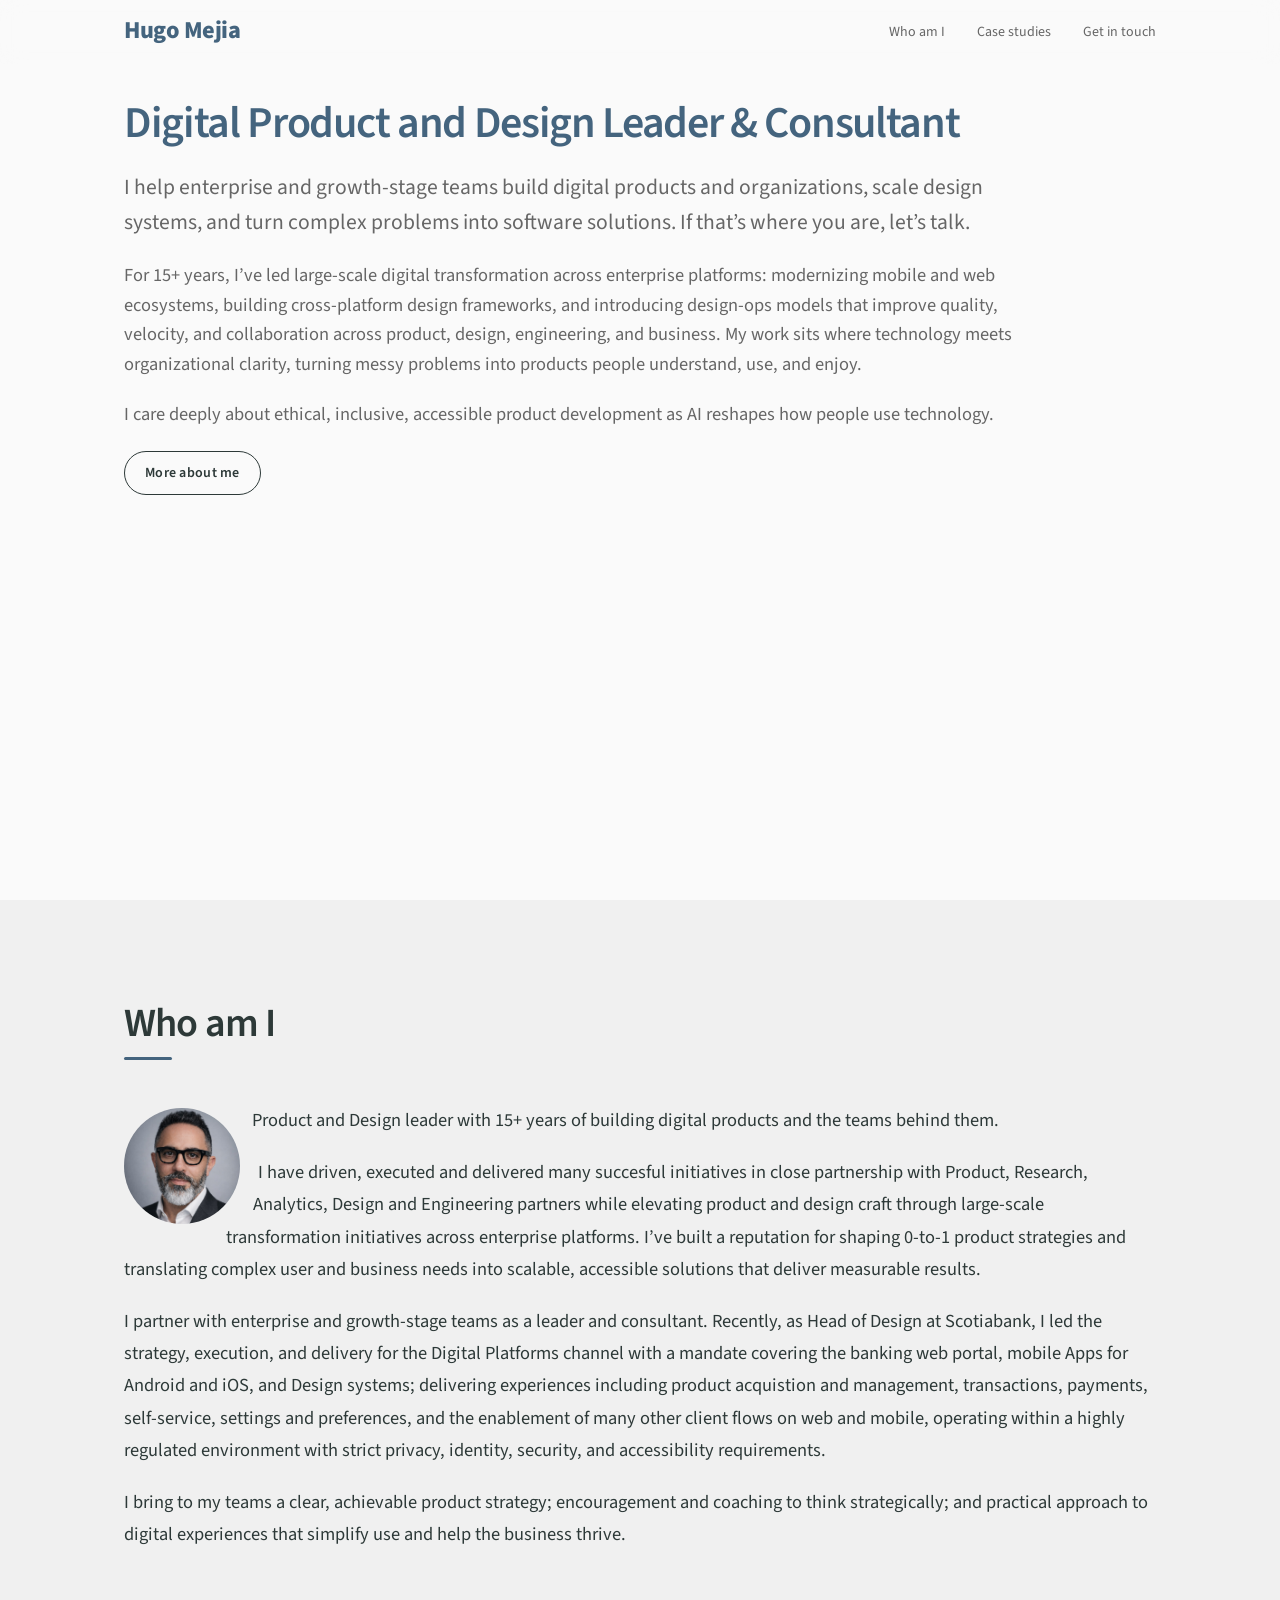
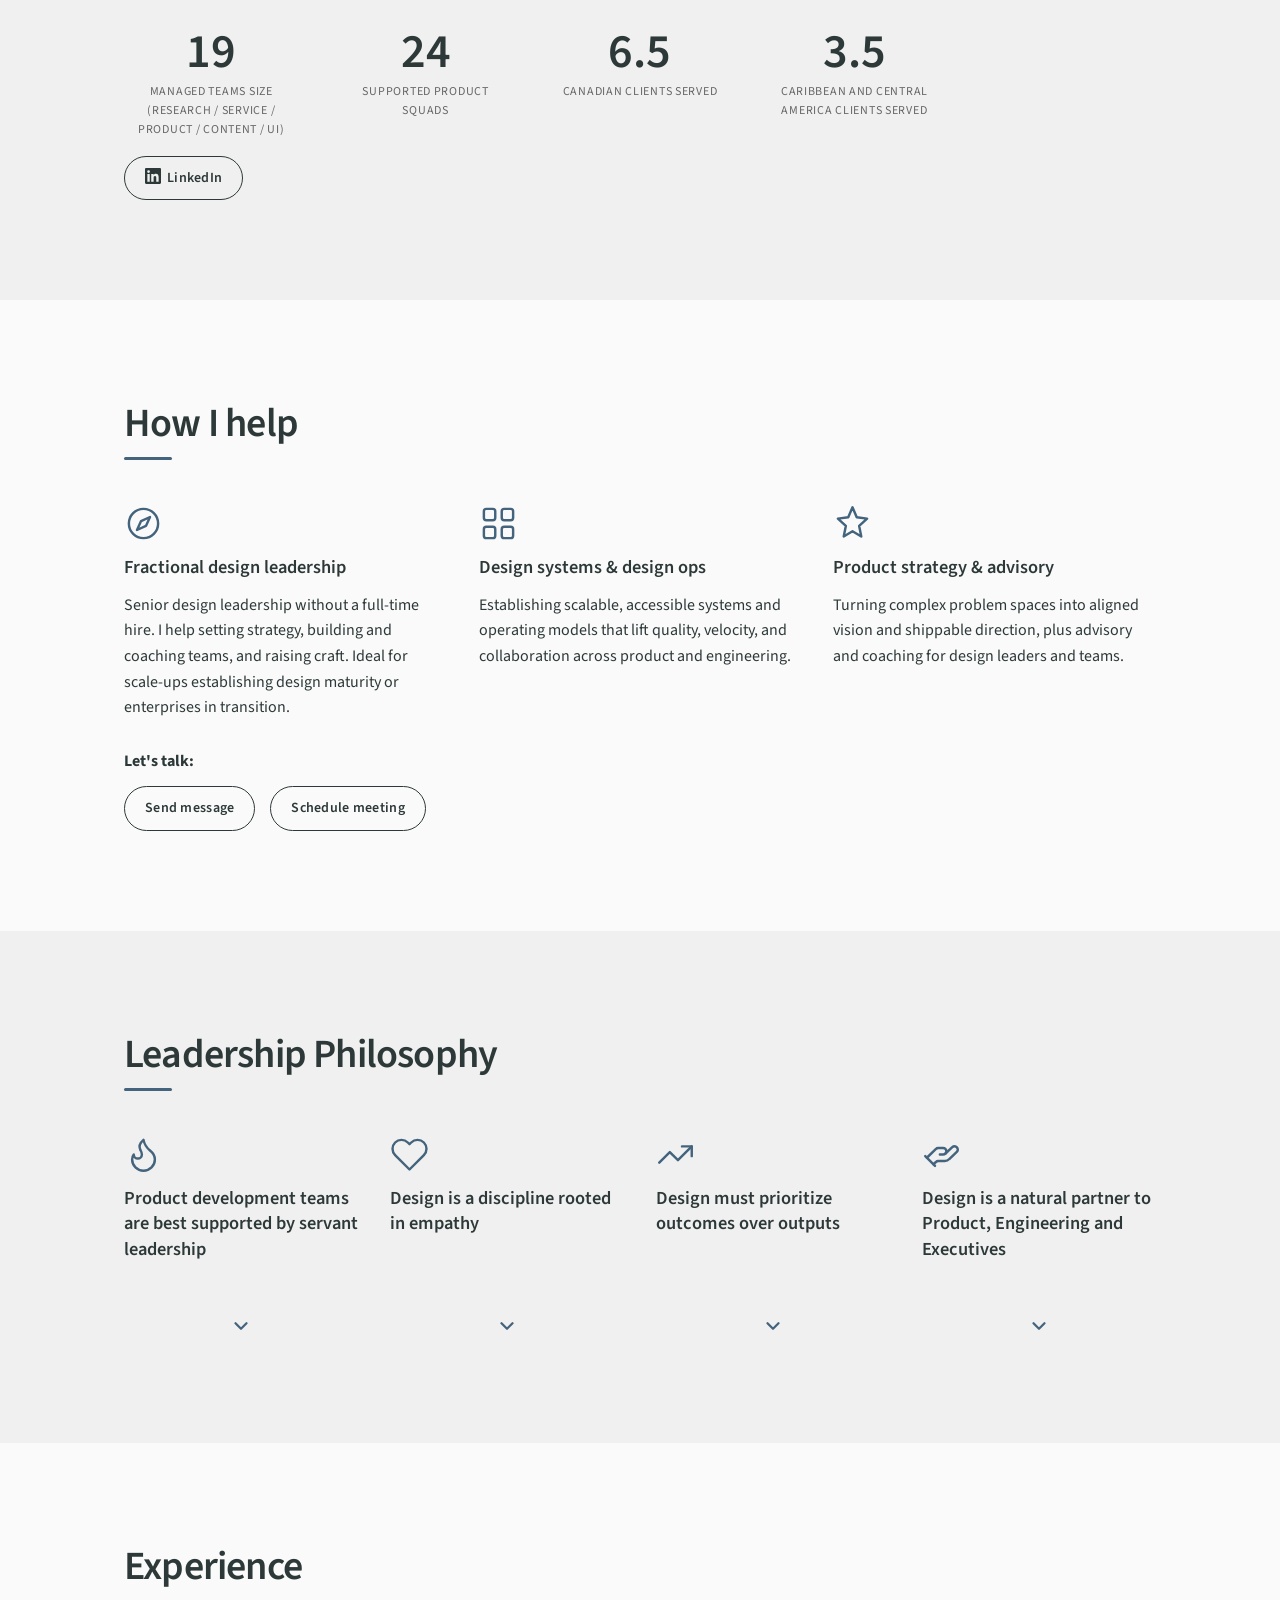
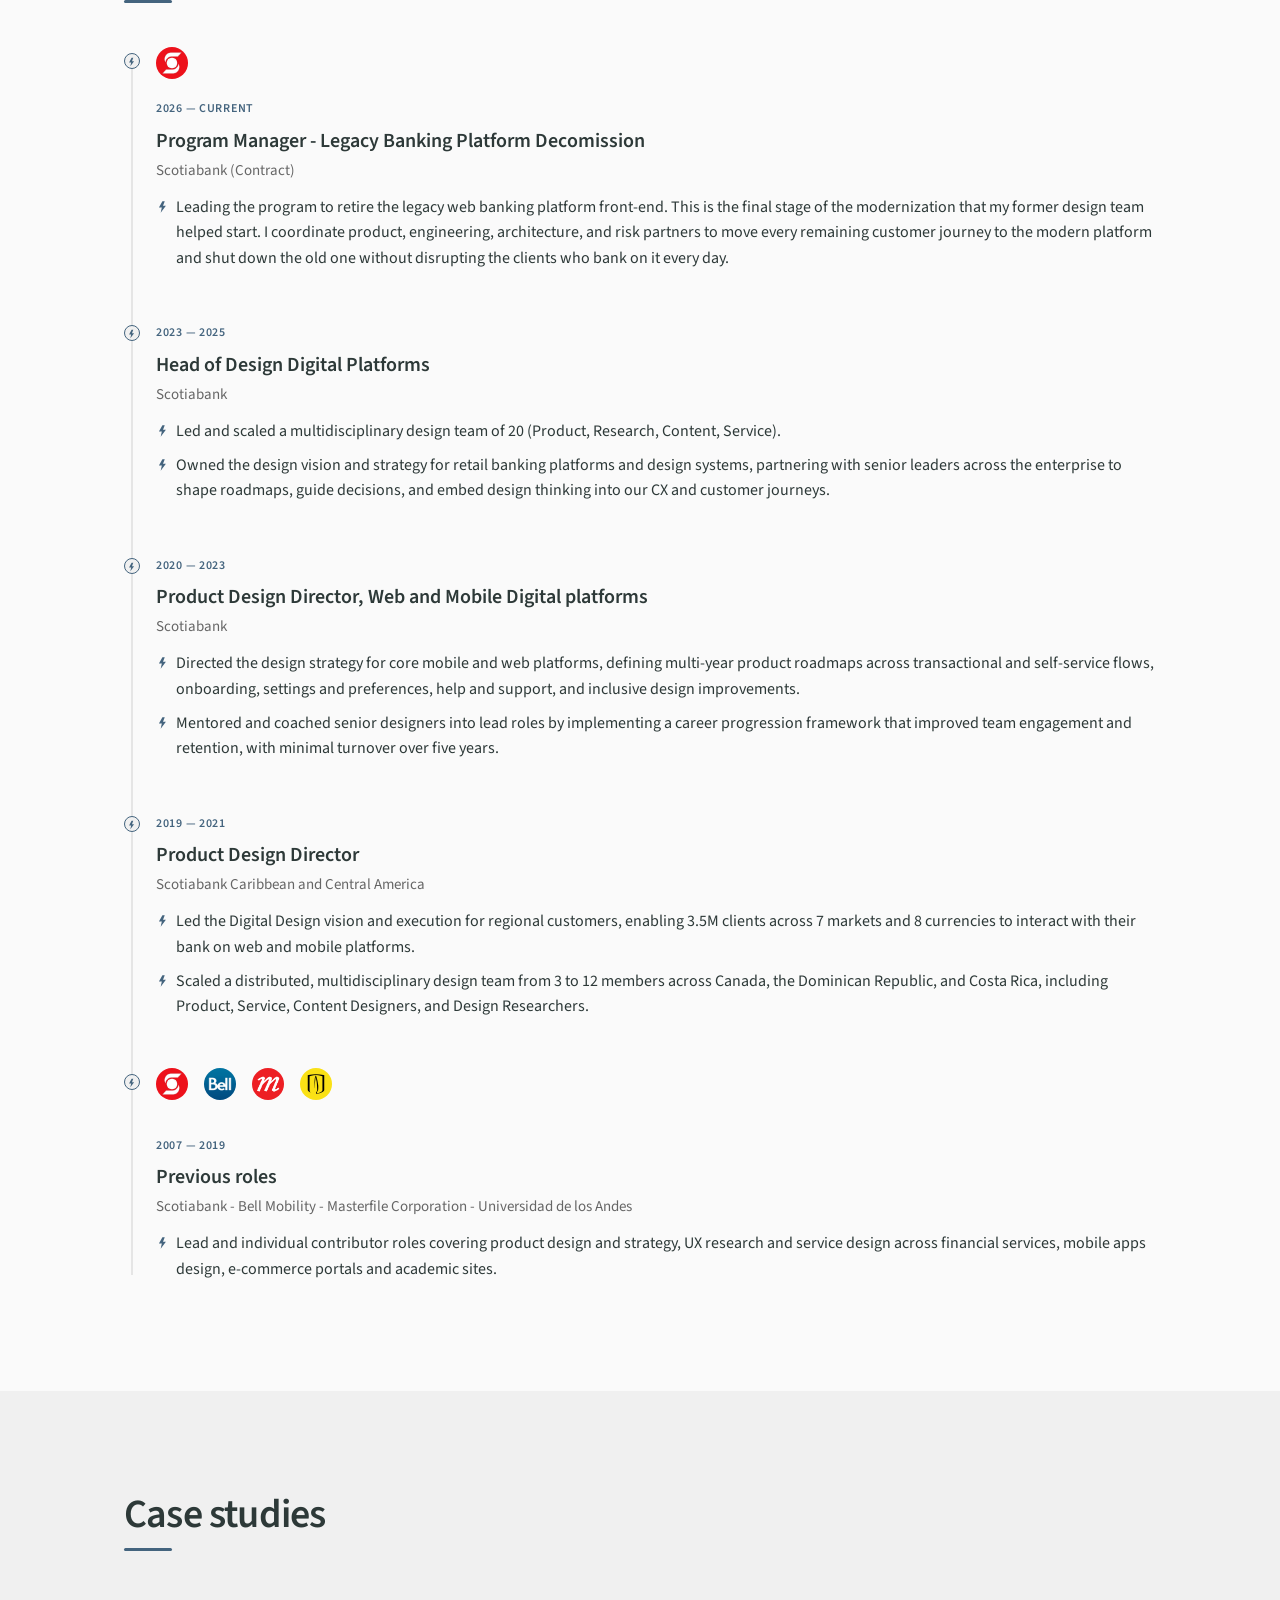
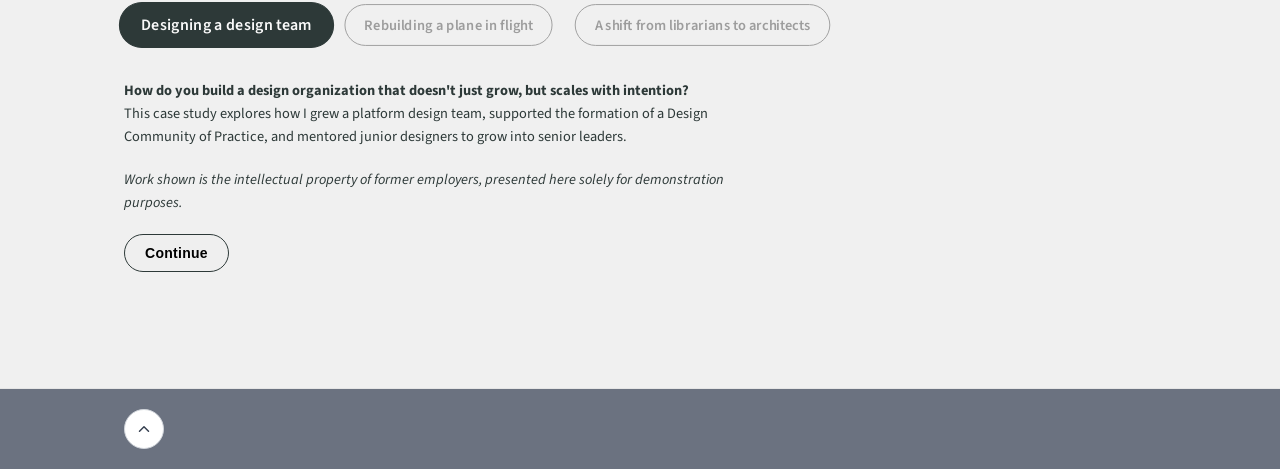
==== index.html @ 330987cb "Initial commit: portfolio site" ====
<!DOCTYPE html>
<html lang="en">

<head>
  <meta charset="UTF-8">
  <meta name="viewport" content="width=device-width, initial-scale=1.0">
  <meta property="og:title" content="Hugo Mejia — Fractional Design Leader & Product Design Consultant" />
  <meta name="og:description" content="Fractional design leadership, design systems, and 0→1 product strategy for enterprise and scale-up teams. 15+ years in product design, 8 leading teams at scale. ex-Scotiabank. Toronto, Canada.">
  <meta property="og:image" content="https://hugomejia.me/images/HugoMejia.jpg" />
<meta property="og:url" content="https://hugomejia.me" />
<meta property="og:type" content="website" />
<meta name="twitter:card" content="summary_large_image" />
<meta name="keywords" content="Fractional Design Leader, Product Design Consultant, Design Systems Consultant, Design Ops, Product Strategy Consultant, Fractional Head of Design, Enterprise UX, SaaS, Toronto, Canada"/>
<title>Hugo Mejia — Digital Product & Design Leader & Consultant | Toronto</title>
  <link rel="preconnect" href="https://fonts.googleapis.com">
  <link rel="preconnect" href="https://fonts.gstatic.com" crossorigin>
  <link
    href="https://fonts.googleapis.com/css2?family=Source+Sans+3:wght@300;400;600;800&family=Nunito:wght@400;500;600;700;800&display=swap"
    rel="stylesheet">
  <link rel="icon" type="image/svg+xml" href="favicon.svg">
  <link rel="stylesheet" href="styles.css">
  <script type="application/ld+json">
  {
    "@context": "https://schema.org",
    "@type": "Person",
    "name": "Hugo Mejia",
    "jobTitle": "Product Design Leader",
    "url": "https://hugomejia.me",
    "image": "https://hugomejia.me/images/HugoMejia.jpg",
    "sameAs": [
      "https://www.linkedin.com/in/hugomejia/"
    ],
    "worksFor": {
      "@type": "Organization",
      "name": "Available for new opportunities"
    },
    "address": {
      "@type": "PostalAddress",
      "addressLocality": "Toronto",
      "addressCountry": "CA"
    }
  }
  </script>
</head>

<body>

  <!-- Navigation -->
  <nav class="nav" id="nav">
    <a href="#" class="nav__logo">Hugo Mejia</a>
    <button class="nav__toggle" id="navToggle" aria-label="Toggle menu">
      <span></span><span></span><span></span>
    </button>
    <ul class="nav__links" id="navLinks">
      <li class="nav__item--about sub-open">
        <a href="#about" class="nav__link" data-section="about">Who am I</a>
        <ul class="nav__sub">
          <li><a href="#how-i-help" class="nav__sublink" data-section="how-i-help">How I help</a></li>
          <li><a href="#leadership" class="nav__sublink" data-section="leadership">Leadership philosophy</a></li>
          <li><a href="#experience" class="nav__sublink" data-section="experience">Experience</a></li>
        </ul>
      </li>
      <li class="nav__item--projects sub-open">
        <a href="#projects" class="nav__link" data-section="projects">Case studies</a>
        <ul class="nav__sub" id="projectsSubnav">
          <li><a href="#project-1" class="nav__sublink protected">Designing a design team</a></li>
          <li><a href="#project-2" class="nav__sublink protected">Rebuilding a plane in flight</a></li>
          <li><a href="#project-3" class="nav__sublink protected">A shift from librarians to architects</a></li>
        </ul>
      <li><a href="#" class="nav__link" id="contactLink" aria-label="Contact">Get in touch</a></li>
      </li>
      <!-- Dark mode disabled for now — uncomment to bring back the toggle
           (and the matching "Theme Toggle" block in main.js).
      <li>
        <button class="theme-toggle" id="themeToggle" aria-label="Toggle dark mode">
          <svg class="icon-moon" xmlns="http://www.w3.org/2000/svg" width="18" height="18" viewBox="0 0 24 24"
            fill="none" stroke="currentColor" stroke-width="2" stroke-linecap="round" stroke-linejoin="round">
            <path d="M21 12.79A9 9 0 1 1 11.21 3 7 7 0 0 0 21 12.79z" />
          </svg>
          <svg class="icon-sun" xmlns="http://www.w3.org/2000/svg" width="18" height="18" viewBox="0 0 24 24"
            fill="none" stroke="currentColor" stroke-width="2" stroke-linecap="round" stroke-linejoin="round">
            <circle cx="12" cy="12" r="5" />
            <line x1="12" y1="1" x2="12" y2="3" />
            <line x1="12" y1="21" x2="12" y2="23" />
            <line x1="4.22" y1="4.22" x2="5.64" y2="5.64" />
            <line x1="18.36" y1="18.36" x2="19.78" y2="19.78" />
            <line x1="1" y1="12" x2="3" y2="12" />
            <line x1="21" y1="12" x2="23" y2="12" />
            <line x1="4.22" y1="19.78" x2="5.64" y2="18.36" />
            <line x1="18.36" y1="5.64" x2="19.78" y2="4.22" />
          </svg>
        </button>
      </li>
      -->
    </ul>
  </nav>

  <!-- Hero -->
  <header class="hero" id="hero">
    <div class="hero__bolts" aria-hidden="true"></div>
    <div class="hero__content reveal">
      <p class="hero__greeting"></p>
      <h1 class="hero__name">Digital Product and Design Leader & Consultant</h1>
      <p class="hero__title">I help enterprise and growth-stage teams build digital products and organizations, scale design systems, and turn complex problems into software solutions. If that’s where you are, let’s talk.</p>
      <p class="hero__title hero__title--sm">For 15+ years, I’ve led large-scale digital transformation across enterprise platforms: modernizing mobile and web ecosystems, building cross-platform design frameworks, and introducing design-ops models that improve quality, velocity, and collaboration across product, design, engineering, and business. My work sits where technology meets organizational clarity, turning messy problems into products people understand, use, and enjoy.</p>
      <p class="hero__title hero__title--sm">I care deeply about ethical, inclusive, accessible product development as AI reshapes how people use technology.</p>
      <a href="#about" class="hero__cta">More about me</a>
    </div>
  </header>

  <!-- About -->
  <section class="section section--alt" id="about">
    <div class="container">
      <h2 class="section__heading reveal">Who am I</h2>
      <div class="about__grid">
        <div class="about__photo reveal">
          <img src="images/HugoMejia.jpg" alt="Hugo Mejia" class="about__photo-img" loading="lazy">
        </div>
        <div class="about__text reveal">
          <p>Product and Design leader with 15+ years of building digital products and the teams behind them.</p>
          <p>I have driven, executed and delivered many succesful initiatives in close partnership with Product, Research, Analytics, Design and Engineering partners while elevating
            product and design craft through large-scale transformation initiatives across enterprise platforms. I’ve built
            a reputation for shaping 0-to-1 product strategies and translating complex user and business needs into
            scalable, accessible solutions that deliver measurable results.</p>
          <p>I partner with enterprise and growth-stage teams as a leader and consultant. Recently, as Head of Design at Scotiabank, I led the strategy, execution, and delivery for the Digital Platforms
            channel with a mandate covering the banking web portal, mobile Apps for Android and iOS, and Design systems; 
            delivering experiences including product acquistion and management, transactions, payments, self-service, settings and preferences,
            and the enablement of many other client flows on web and mobile, operating within a highly regulated environment with strict
            privacy, identity, security, and accessibility requirements.</p>
          <p>I bring to my teams a clear, achievable product strategy; encouragement and coaching to think strategically; and practical approach to digital experiences that simplify use and help the business thrive.</p>
          <br>
          <div class="about__stats">
            <div class="stat">
              <span class="stat__number" data-target="20" data-suffix="+">0</span>
              <span class="stat__label">Managed teams size<br>(research / service / product / content / ui)</span>
            </div>
            <div class="stat">
              <span class="stat__number" data-target="25" data-suffix="+">0</span>
              <span class="stat__label">Supported Product Squads</span>
            </div>
            <div class="stat">
              <span class="stat__number" data-target="6.8" data-suffix="M+">0</span>
              <span class="stat__label">canadian clients served</span>
            </div>
            <div class="stat">
              <span class="stat__number" data-target="3.7" data-suffix="M+">0</span>
              <span class="stat__label">Caribbean and Central America clients served</span>
            </div>
            <br>
          </div>
          <a href="https://www.linkedin.com/in/hugomejia/" target="_blank" rel="noopener noreferrer" class="hero__cta"
            style="margin-top:16px;"><svg xmlns="http://www.w3.org/2000/svg" width="16"
              height="16" viewBox="0 0 24 24" fill="currentColor" style="vertical-align:-2px; margin-right:6px;">
              <path
                d="M20.447 20.452h-3.554v-5.569c0-1.328-.027-3.037-1.852-3.037-1.853 0-2.136 1.445-2.136 2.939v5.667H9.351V9h3.414v1.561h.046c.477-.9 1.637-1.85 3.37-1.85 3.601 0 4.267 2.37 4.267 5.455v6.286zM5.337 7.433a2.062 2.062 0 0 1-2.063-2.065 2.064 2.064 0 1 1 2.063 2.065zm1.782 13.019H3.555V9h3.564v11.452zM22.225 0H1.771C.792 0 0 .774 0 1.729v20.542C0 23.227.792 24 1.771 24h20.451C23.2 24 24 23.227 24 22.271V1.729C24 .774 23.2 0 22.222 0h.003z" />
            </svg>LinkedIn</a>
        </div>
      </div>
    </div>
  </section>

  <!-- How I Help -->
  <section class="section" id="how-i-help">
    <div class="container">
      <h2 class="section__heading reveal">How I help</h2>
      <div class="content-grid content-grid--3col reveal">
        <div>
          <svg class="leadership__icon" xmlns="http://www.w3.org/2000/svg" width="28" height="28" viewBox="0 0 24 24"
            fill="none" stroke="currentColor" stroke-width="1.5" stroke-linecap="round" stroke-linejoin="round"
            aria-hidden="true">
            <circle cx="12" cy="12" r="9" />
            <polygon points="16 8 13.5 13.5 8 16 10.5 10.5" />
          </svg>
          <h3 class="content-grid__title">Fractional design leadership</h3>
          <p>Senior design leadership without a full-time hire. I help setting strategy, building and coaching teams, and
            raising craft. Ideal for scale-ups establishing design maturity or enterprises in transition.</p>
        </div>
        <div>
          <svg class="leadership__icon" xmlns="http://www.w3.org/2000/svg" width="28" height="28" viewBox="0 0 24 24"
            fill="none" stroke="currentColor" stroke-width="1.5" stroke-linecap="round" stroke-linejoin="round"
            aria-hidden="true">
            <rect x="3" y="3" width="7" height="7" rx="1.5" />
            <rect x="14" y="3" width="7" height="7" rx="1.5" />
            <rect x="3" y="14" width="7" height="7" rx="1.5" />
            <rect x="14" y="14" width="7" height="7" rx="1.5" />
          </svg>
          <h3 class="content-grid__title">Design systems & design ops</h3>
          <p>Establishing scalable, accessible systems and operating models that lift quality, velocity, and
            collaboration across product and engineering.</p>
        </div>
        <div>
          <svg class="leadership__icon" xmlns="http://www.w3.org/2000/svg" width="28" height="28" viewBox="0 0 24 24"
            fill="none" stroke="currentColor" stroke-width="1.5" stroke-linecap="round" stroke-linejoin="round"
            aria-hidden="true">
            <path d="M12 2l2.6 6.2L21 9l-4.9 4.5L17.4 20 12 16.8 6.6 20l1.3-6.5L3 9l6.4-.8z" />
          </svg>
          <h3 class="content-grid__title">Product strategy & advisory</h3>
          <p>Turning complex problem spaces into aligned vision and shippable direction, plus advisory and coaching
            for design leaders and teams.</p>
        </div>
      </div>
      <p class="reveal" style="margin-top:28px;"><b>Let's talk:</b></p>
      <a href="#" class="hero__cta" id="contactLinkAbout"
        style="margin-top:12px;" aria-label="Contact">Send message</a>
      <a href="https://calendly.com/hcmejia" target="_blank" rel="noopener noreferrer" class="hero__cta"
        style="margin-top:12px; margin-left:12px;">Schedule meeting</a>
    </div>
  </section>

  <!-- Leadership -->
  <section class="section section--alt" id="leadership">
    <div class="container">
      <h2 class="section__heading reveal">Leadership Philosophy</h2>
      <div class="leadership__grid">
        <div class="content-grid content-grid--4col reveal">
          <div class="leadership__col">
            <svg class="leadership__icon" xmlns="http://www.w3.org/2000/svg" width="28" height="28" viewBox="0 0 24 24"
              fill="none" stroke="currentColor" stroke-width="1.5" stroke-linecap="round" stroke-linejoin="round"
              aria-hidden="true">
              <path
                d="M8.5 14.5A2.5 2.5 0 0 0 11 12c0-1.38-.5-2-1-3-1.072-2.143-.224-4.054 2-6 .5 2.5 2 4.9 4 6.5 2 1.6 3 3.5 3 5.5a7 7 0 1 1-14 0c0-1.153.433-2.294 1-3a2.5 2.5 0 0 0 2.5 2.5z" />
            </svg>
            <h3 class="content-grid__title content-grid__title--tall">Product development teams are best supported by servant leadership
            </h3>
            <ul class="bolt-list leadership__list" aria-hidden="true">
              <li>Prioritizing team needs, growth, and wellbeing, rather than top-down control</li>
              <li>Development plans driven by craft-oriented frameworks</li>
              <li>Partnering to set clear and attainable performance objectives</li>
            </ul>
            <button class="leadership__toggle" aria-expanded="false" aria-label="Show more">
              <svg class="leadership__chevron" xmlns="http://www.w3.org/2000/svg" width="22" height="22"
                viewBox="0 0 24 24" fill="none" stroke="currentColor" stroke-width="2.5" stroke-linecap="round"
                stroke-linejoin="round" aria-hidden="true">
                <polyline points="6 9 12 15 18 9" />
              </svg>
            </button>
          </div>
          <div class="leadership__col">
            <svg class="leadership__icon" xmlns="http://www.w3.org/2000/svg" width="28" height="28" viewBox="0 0 24 24"
              fill="none" stroke="currentColor" stroke-width="1.5" stroke-linecap="round" stroke-linejoin="round"
              aria-hidden="true">
              <path
                d="M20.84 4.61a5.5 5.5 0 0 0-7.78 0L12 5.67l-1.06-1.06a5.5 5.5 0 0 0-7.78 7.78l1.06 1.06L12 21.23l7.78-7.78 1.06-1.06a5.5 5.5 0 0 0 0-7.78z" />
            </svg>
            <h3 class="content-grid__title content-grid__title--tall">Design is a discipline rooted
              in empathy</h3>
            <ul class="bolt-list leadership__list" aria-hidden="true">
              <li>Align experience with customer needs, technology best practices and
                business goals</li>
              <li>Accessibility, ethics, and inclusion as principles to guide and inform work for
                customers</li>
            </ul>
            <button class="leadership__toggle" aria-expanded="false" aria-label="Show more">
              <svg class="leadership__chevron" xmlns="http://www.w3.org/2000/svg" width="22" height="22"
                viewBox="0 0 24 24" fill="none" stroke="currentColor" stroke-width="2.5" stroke-linecap="round"
                stroke-linejoin="round" aria-hidden="true">
                <polyline points="6 9 12 15 18 9" />
              </svg>
            </button>
          </div>
          <div class="leadership__col">
            <svg class="leadership__icon" xmlns="http://www.w3.org/2000/svg" width="28" height="28" viewBox="0 0 24 24"
              fill="none" stroke="currentColor" stroke-width="1.5" stroke-linecap="round" stroke-linejoin="round"
              aria-hidden="true">
              <polyline points="22 7 13.5 15.5 8.5 10.5 2 17" />
              <polyline points="16 7 22 7 22 13" />
            </svg>
            <h3 class="content-grid__title content-grid__title--tall">Design must prioritize outcomes over outputs</h3>
            <ul class="bolt-list leadership__list" aria-hidden="true">
              <li>Constantly pursuing measured and tangible progress</li>
              <li>Fostering collaboration from all disciplines and stakeholders</li>
              <li>Performing with disciplined strategy and tactics</li>
            </ul>
            <button class="leadership__toggle" aria-expanded="false" aria-label="Show more">
              <svg class="leadership__chevron" xmlns="http://www.w3.org/2000/svg" width="22" height="22"
                viewBox="0 0 24 24" fill="none" stroke="currentColor" stroke-width="2.5" stroke-linecap="round"
                stroke-linejoin="round" aria-hidden="true">
                <polyline points="6 9 12 15 18 9" />
              </svg>
            </button>
          </div>
          <div class="leadership__col">
            <svg class="leadership__icon" xmlns="http://www.w3.org/2000/svg" width="28" height="28" viewBox="0 0 24 24"
              fill="none" stroke="currentColor" stroke-width="1.5" stroke-linecap="round" stroke-linejoin="round"
              aria-hidden="true">
              <path d="M11 12h2a2 2 0 1 0 0-4h-3c-.6 0-1.1.2-1.4.6L3 14" />
              <path d="m7 18 1.6-1.4c.3-.4.8-.6 1.4-.6h4c1.1 0 2.1-.4 2.8-1.2l4.6-4.4a2 2 0 0 0-2.75-2.91l-4.2 3.9" />
              <path d="m2 13 6 6" />
            </svg>
            <h3 class="content-grid__title content-grid__title--tall">Design is a natural partner to Product,
              Engineering and Executives</h3>
            <ul class="bolt-list leadership__list" aria-hidden="true">
              <li>To support and de-risk decisions</li>
              <li>To align tactics</li>
              <li>To educate the organization about customers</li>
            </ul>
            <button class="leadership__toggle" aria-expanded="false" aria-label="Show more">
              <svg class="leadership__chevron" xmlns="http://www.w3.org/2000/svg" width="22" height="22"
                viewBox="0 0 24 24" fill="none" stroke="currentColor" stroke-width="2.5" stroke-linecap="round"
                stroke-linejoin="round" aria-hidden="true">
                <polyline points="6 9 12 15 18 9" />
              </svg>
            </button>
          </div>
        </div>
      </div>
    </div>
  </section>

  <!-- Experience -->
  <section class="section" id="experience">
    <div class="container">
      <h2 class="section__heading reveal">Experience</h2>
      <div class="timeline">
        
         <div class="timeline__item reveal">
          <div class="timeline__dot"><svg aria-hidden="true" width="10" height="10" viewBox="0 0 24 24" fill="#44647e"
              xmlns="http://www.w3.org/2000/svg">
              <path d="M11 2L5 13h5l-2 9 9-12h-5l3-8z" />
            </svg></div>
          <div class="timeline__content">
            <a href="#" target="#" rel="noopener noreferrer"><img src="images/sb.png"
                alt="Independent practice" title="Independent practice" class="timeline__logo" loading="lazy"></a>
            <span class="timeline__date">2026 &mdash; CURRENT</span>
            <h3 class="timeline__role">Program Manager - Legacy Banking Platform Decomission</h3>
            <p class="timeline__company">Scotiabank (Contract)</p>
            <p class="timeline__desc">
              <ul class="bolt-list">
                <li>Leading the program to retire the legacy web banking platform front-end. This is the final stage of the modernization that my former design team helped start. I coordinate product, engineering, architecture, and risk partners to move every remaining customer journey to the modern platform and shut down the old one without disrupting the clients who bank on it every day.</li>
              </ul>
            </p>
          </div>
        </div>
        
        <div class="timeline__item reveal">
          <div class="timeline__dot"><svg aria-hidden="true" width="10" height="10" viewBox="0 0 24 24" fill="#44647e"
              xmlns="http://www.w3.org/2000/svg">
              <path d="M11 2L5 13h5l-2 9 9-12h-5l3-8z" />
            </svg></div>
          <div class="timeline__content">
            <span class="timeline__date">2023 &mdash; 2025</span>
            <h3 class="timeline__role">Head of Design Digital Platforms</h3>
            <p class="timeline__company">Scotiabank</p>
            <p class="timeline__desc">
              <ul class="bolt-list">
                <li>Led and scaled a multidisciplinary design team of 20 (Product, Research, Content, Service).</li>
              <li>Owned the design vision and strategy for retail banking platforms and design systems, partnering with senior leaders across the
              enterprise to shape roadmaps, guide decisions, and embed design thinking into our CX and customer journeys.</li>
              </ul>
            </p>
          </div>
        </div>
        <div class="timeline__item reveal">
          <div class="timeline__dot"><svg aria-hidden="true" width="10" height="10" viewBox="0 0 24 24" fill="#44647e"
              xmlns="http://www.w3.org/2000/svg">
              <path d="M11 2L5 13h5l-2 9 9-12h-5l3-8z" />
            </svg></div>
          <div class="timeline__content">
            <span class="timeline__date">2020 &mdash; 2023</span>
            <h3 class="timeline__role">Product Design Director, Web and Mobile Digital platforms</h3>
            <p class="timeline__company">Scotiabank</p>
            <p class="timeline__desc">
              <ul class="bolt-list">
                <li>Directed the design strategy for core mobile and web platforms, defining multi-year product roadmaps
              across transactional and self-service flows, onboarding, settings and preferences, help and support, and
              inclusive design improvements.</li>
              <li>Mentored and coached senior designers into lead roles by implementing a career progression framework
                that improved team engagement and retention, with minimal turnover over five years.</li>
              </ul>
            </p>
          </div>
        </div>
        <div class="timeline__item reveal">
          <div class="timeline__dot"><svg aria-hidden="true" width="10" height="10" viewBox="0 0 24 24" fill="#44647e"
              xmlns="http://www.w3.org/2000/svg">
              <path d="M11 2L5 13h5l-2 9 9-12h-5l3-8z" />
            </svg></div>
          <div class="timeline__content">
            <span class="timeline__date">2019 &mdash; 2021</span>
            <h3 class="timeline__role">Product Design Director</h3>
            <p class="timeline__company">Scotiabank Caribbean and Central America</p>
            <p class="timeline__desc">
              <ul class="bolt-list">
                <li>Led the Digital Design vision and execution for regional customers, enabling 3.5M clients across 7 markets
              and 8 currencies to interact with their bank on web and mobile platforms.</li>
              <li>Scaled a distributed, multidisciplinary design team from 3 to 12 members across Canada, the Dominican Republic, and Costa Rica,
              including Product, Service, Content Designers, and Design Researchers.</li>
              </ul>
            </p>
          </div>
        </div>
        <div class="timeline__item reveal">
          <div class="timeline__dot"><svg aria-hidden="true" width="10" height="10" viewBox="0 0 24 24" fill="#44647e"
              xmlns="http://www.w3.org/2000/svg">
              <path d="M11 2L5 13h5l-2 9 9-12h-5l3-8z" />
            </svg></div>
          <div class="timeline__content">
            <div class="timeline__logos">
              <a href="https://www.scotiabank.com" target="_blank" rel="noopener noreferrer"><img src="images/sb.png"
                  alt="Scotiabank" title="Scotiabank" class="timeline__logo" loading="lazy"></a>
              <a href="https://www.bell.ca" target="_blank" rel="noopener noreferrer"><img src="images/bell.png"
                  alt="Bell Mobility" title="Bell Mobility" class="timeline__logo" loading="lazy"></a>
              <a href="https://www.masterfile.com" target="_blank" rel="noopener noreferrer"><img src="images/mf.png"
                  alt="Masterfile Corporation" title="Masterfile Corporation" class="timeline__logo" loading="lazy"></a>
              <a href="https://www.uniandes.edu.co" target="_blank" rel="noopener noreferrer"><img
                  src="images/uniandes.png" alt="Universidad de los Andes" title="Universidad de los Andes"
                  class="timeline__logo" loading="lazy"></a>
            </div>
            <span class="timeline__date">2007 &mdash; 2019</span>
            <h3 class="timeline__role">Previous roles</h3>
            <p class="timeline__company">Scotiabank - Bell Mobility - Masterfile Corporation - Universidad de los Andes
            </p>
            <p class="timeline__desc">
              <ul class="bolt-list">
                <li>Lead and individual contributor roles covering product design and strategy, UX research and service design
              across financial services, mobile apps design, e-commerce portals and academic sites.</li>
              </ul>
            </p>
          </div>
        </div>
      </div>
    </div>
  </section>

  <!-- Projects -->
  <section class="section section--alt" id="projects">
    <div class="container">
      <h2 class="section__heading reveal">Case studies</h2>

      <!-- Project sub-navigation -->
      <nav class="projects__nav reveal" id="projectsNav">
        <button class="projects__tab protected" data-project="project-1">Designing a design team</button>
        <button class="projects__tab protected" data-project="project-2">Rebuilding a plane in flight</button>
        <button class="projects__tab protected" data-project="project-3">A shift from librarians to architects</button>
      </nav>

      <!-- Project cards -->
      <div class="projects__panels">
        <!-- Project blurbs -->
        <div class="project__blurb" id="project-1-blurb" style="display:none">
          <p><b>How do you build a design organization that doesn't just grow, but scales with intention?</b><br>This case study
            explores how I grew a platform design team, supported the formation of a Design Community of Practice, and
            mentored junior designers to grow into senior leaders.</p>
          <p class="disclaimer">Work shown is the intellectual property of former employers, presented here solely for
            demonstration purposes.</p>
          <button type="button" class="hero__cta project__continue" data-project="project-1">Continue</button>
        </div>
        <div class="project__blurb" id="project-2-blurb" style="display:none">
          <p><b>How do you rebuild a high-traffic, transaction-heavy consumer platform serving millions of active customers
            without disrupting their daily experience?</b><br>This case study follows a 2.5-year web platform modernization effort
            where I led the design strategy to replace a legacy system with a future-proof system rooted in design
            principles.
          </p>
          <p class="disclaimer">Work shown is the intellectual property of former employers, presented here solely for
            demonstration purposes.</p>
          <button type="button" class="hero__cta project__continue" data-project="project-2">Continue</button>
        </div>
        <div class="project__blurb" id="project-3-blurb" style="display:none">
          <p><b>What happens when a design system outgrows the team that built it?</b><br>This case study
            explores how, after 8 years of centralized stewardship, our system needed a refresh of the operating model, one that
            could scale governance, drive adoption and foster frequent contributions.</p>
          <p class="disclaimer">Work shown is the intellectual property of former employers, presented here solely for
            demonstration purposes.</p>
          <button type="button" class="hero__cta project__continue" data-project="project-3">Continue</button>
        </div>
        <!-- Password overlay -->
        <div class="projects__lock" id="projectsLock">
          <div class="projects__lock-inner">
            <div class="projects__lock-header">
              <div class="projects__lock-icon" id="lockIcon">
                <svg xmlns="http://www.w3.org/2000/svg" width="16" height="16" viewBox="0 0 24 24" fill="currentColor"><path d="M18 10h-1V7A5 5 0 0 0 7 7v3H6a2 2 0 0 0-2 2v8a2 2 0 0 0 2 2h12a2 2 0 0 0 2-2v-8a2 2 0 0 0-2-2ZM9 7a3 3 0 0 1 6 0v3H9V7Zm4 10.7V19a1 1 0 0 1-2 0v-1.3a1.5 1.5 0 1 1 2 0Z"/></svg>
              </div>
              <p class="projects__lock-text">This case study is confidential and only accessible with a password</p>
            </div>
            <form class="projects__lock-form" id="lockForm">
              <div class="projects__lock-input-wrap">
                <input type="password" class="projects__lock-input" id="lockPassword"
                  placeholder="Enter provided password" autocomplete="off">
                <button type="button" class="projects__lock-eye" id="lockEye" aria-label="Toggle password visibility">
                  <svg id="lockEyeIcon" xmlns="http://www.w3.org/2000/svg" width="16" height="16" viewBox="0 0 24 24" fill="none" stroke="currentColor" stroke-width="2" stroke-linecap="round" stroke-linejoin="round">
                    <path d="M1 12s4-8 11-8 11 8 11 8-4 8-11 8-11-8-11-8z"/>
                    <circle cx="12" cy="12" r="3"/>
                  </svg>
                </button>
              </div>
              <button type="submit" class="hero__cta">Access</button>
              <p class="projects__lock-error" id="lockError">The password didn’t work. For help, email me at <a
                  class="pwd_help" href="mailto:hcmejia@gmail.com" target="_blank"
                  rel="noopener noreferrer">hcmejia@gmail.com</a></p>
              <span class="disclaimer">*Work shown is the intellectual property of former employers, presented here
                solely for demonstration purposes</span>
            </form>
          </div>
        </div>
        <!-- Protected projects loaded dynamically after password unlock -->
        <div id="project-1-slot"></div>
        <div id="project-2-slot"></div>
        <div id="project-3-slot"></div>
      </div>
    </div>
  </section>

  <!-- Footer -->
  <footer class="footer">
    <div class="container footer__inner">
      <p><br></p>
      <div class="footer__links">
      </div>
      <button class="back-to-top" id="backToTop" aria-label="Back to top">
        <svg xmlns="http://www.w3.org/2000/svg" width="18" height="18" viewBox="0 0 24 24" fill="none"
          stroke="currentColor" stroke-width="2" stroke-linecap="round" stroke-linejoin="round">
          <polyline points="18 15 12 9 6 15" />
        </svg>
      </button>
    </div>
  </footer>

  <!-- Contact Modal -->
  <div class="contact-modal" id="contactModal">
    <div class="contact-modal__overlay" id="contactOverlay"></div>
    <div class="contact-modal__content">
      <button class="contact-modal__close" id="contactClose" aria-label="Close">&times;</button>
      <h3 class="contact-modal__title">Get in touch</h3>
      <form class="contact-form" id="contactForm" action="https://formsubmit.co/hcmejia@gmail.com" method="POST">
        <input type="hidden" name="_captcha" value="false">
        <input type="hidden" name="_next" value="#">
        <div class="contact-form__field">
          <label for="contactName">Your name</label>
          <input type="text" id="contactName" name="name" required>
        </div>
        <div class="contact-form__field">
          <label for="contactEmail">Email</label>
          <input type="email" id="contactEmail" name="email" required>
        </div>
        <div class="contact-form__field">
          <label for="contactSubject">Subject</label>
          <input type="text" id="contactSubject" name="_subject" required>
        </div>
        <div class="contact-form__field">
          <label for="contactMessage">Your message</label>
          <textarea id="contactMessage" name="message" rows="5" maxlength="600" required></textarea>
          <span class="contact-form__counter"><span id="charCount">0</span>/600</span>
        </div>
        <button type="submit" class="contact-form__submit">Send message</button>
      </form>
      <div class="contact-form__success" id="contactSuccess">
        <img
          src="data:image/svg+xml,%3Csvg xmlns='http://www.w3.org/2000/svg' viewBox='0 0 24 24' fill='%233b82f6'%3E%3Cpath d='M11 2L5 13h5l-2 9 9-12h-5l3-8z'/%3E%3C/svg%3E"
          alt="" class="contact-form__success-icon">
        <p>I have received your message and will get back to you as soon as possible.</p>
      </div>
    </div>
  </div>

  <!-- Image Lightbox -->
  <div class="lightbox" id="lightbox">
    <span class="lightbox__caption" id="lightboxCaption"></span>
    <button class="lightbox__close" id="lightboxClose" aria-label="Close">
      <svg xmlns="http://www.w3.org/2000/svg" width="24" height="24" viewBox="0 0 24 24" fill="none"
        stroke="currentColor" stroke-width="2" stroke-linecap="round" stroke-linejoin="round">
        <line x1="18" y1="6" x2="6" y2="18" />
        <line x1="6" y1="6" x2="18" y2="18" />
      </svg>
    </button>
    <button class="lightbox__nav lightbox__prev" id="lightboxPrev" aria-label="Previous image" hidden>
      <svg xmlns="http://www.w3.org/2000/svg" width="18" height="18" viewBox="0 0 24 24" fill="none"
        stroke="currentColor" stroke-width="2" stroke-linecap="round" stroke-linejoin="round">
        <polyline points="15 18 9 12 15 6" />
      </svg>
    </button>
    <img class="lightbox__img" id="lightboxImg" src="" alt="">
    <button class="lightbox__nav lightbox__next" id="lightboxNext" aria-label="Next image" hidden>
      <svg xmlns="http://www.w3.org/2000/svg" width="18" height="18" viewBox="0 0 24 24" fill="none"
        stroke="currentColor" stroke-width="2" stroke-linecap="round" stroke-linejoin="round">
        <polyline points="9 18 15 12 9 6" />
      </svg>
    </button>
  </div>

  <script src="main.js"></script>
</body>

</html>
---- styles.css ----
/* ===== Reset & Base ===== */
*,
*::before,
*::after {
  margin: 0;
  padding: 0;
  box-sizing: border-box;
}

:root {
  --clr-bg: #fafafa;
  --clr-bg-alt: #f0f0f0;
  --clr-surface: #ffffff;
  --clr-text: #2d3938;
  --clr-text-muted: #666666;
  --clr-accent: #44647e;
  --clr-accent-hover: #364f63;
  --clr-border: #e5e5e5;
  --font-sans: 'Source Sans 3', -apple-system, BlinkMacSystemFont, 'Segoe UI', Roboto,
    sans-serif;
  --font-mono: 'Nunito', -apple-system, BlinkMacSystemFont, 'Segoe UI', Roboto,
    sans-serif;
  --nav-h: 64px;
  --projects-nav-h: 53px;
  --container: 1080px;
  --ease: cubic-bezier(0.25, 0.46, 0.45, 0.94);
  --nav-bg: rgba(250, 250, 250, 0.85);
}

/* ===== Dark Theme ===== */
[data-theme="dark"] {
  --clr-bg: #111111;
  --clr-bg-alt: #1a1a1a;
  --clr-surface: #222222;
  --clr-text: #f0f0f0;
  --clr-text-muted: #999999;
  --clr-accent: #60a5fa;
  --clr-accent-hover: #3b82f6;
  --clr-border: #2a2a2a;
  --nav-bg: rgba(17, 17, 17, 0.85);
}

html {
  scroll-behavior: smooth;
  overscroll-behavior-y: none;
}

body {
  font-family: var(--font-sans);
  color: var(--clr-text);
  background: var(--clr-bg);
  line-height: 1.6;
  -webkit-font-smoothing: antialiased;
  transition: background 0.35s var(--ease), color 0.35s var(--ease);
}

a {
  color: inherit;
  text-decoration: none;
}

img {
  display: block;
  max-width: 100%;
}

.container {
  max-width: var(--container);
  margin: 0 auto;
  padding: 0 24px;
}

/* ===== Spacing Utilities ===== */
.mt-16 {
  margin-top: 16px;
}

.mt-24 {
  margin-top: 24px;
}

.mt-32 {
  margin-top: 32px;
}

.mt-48 {
  margin-top: 48px;
}

.mb-12 {
  margin-bottom: 12px;
}

/* ===== Navigation ===== */
.nav {
  position: fixed;
  top: 0;
  left: 0;
  right: 0;
  height: var(--nav-h);
  display: flex;
  align-items: center;
  justify-content: space-between;
  padding: 0 max(24px, calc((100% - var(--container)) / 2 + 24px));
  background: var(--nav-bg);
  backdrop-filter: blur(12px);
  -webkit-backdrop-filter: blur(12px);
  border-bottom: 1px solid transparent;
  z-index: 1000;
  transition: border-color 0.3s var(--ease), box-shadow 0.3s var(--ease), opacity 0.3s var(--ease);
  -webkit-transform: translateZ(0);
  transform: translateZ(0);
  will-change: transform;
}

.nav--scrolled {
  border-bottom-color: var(--clr-border);
  box-shadow: 0 1px 8px rgba(0, 0, 0, 0.04);
}

.nav__logo {
  font-size: 1.518rem;
  font-weight: 800;
  letter-spacing: -0.02em;
  color: var(--clr-accent);
}

.nav__logo:hover {
  color: var(--clr-accent-hover);
}

.nav__links {
  display: flex;
  gap: 32px;
  list-style: none;
  align-items: center;
}

.nav__link {
  font-size: 0.875rem;
  font-weight: 400;
  color: var(--clr-text-muted);
  position: relative;
  transition: color 0.2s var(--ease);
}

.nav__link::after {
  content: '';
  position: absolute;
  bottom: -4px;
  left: 0;
  width: 0;
  height: 2px;
  background: var(--clr-accent);
  transition: width 0.3s var(--ease);
}

.nav__link:hover,
.nav__link.active {
  color: var(--clr-text);
}

.nav__link.active::after {
  width: 100%;
}

/* Theme toggle */
.theme-toggle {
  display: flex;
  align-items: center;
  justify-content: center;
  width: 40px;
  height: 40px;
  background: none;
  border: 1px solid var(--clr-border);
  border-radius: 50%;
  cursor: pointer;
  color: var(--clr-text);
  font-size: 1.125rem;
  transition: border-color 0.25s var(--ease), background 0.25s var(--ease);
  flex-shrink: 0;
}

.theme-toggle:hover {
  border-color: var(--clr-text);
  background: var(--clr-bg-alt);
}

.theme-toggle .icon-sun,
.theme-toggle .icon-moon {
  pointer-events: none;
  transition: opacity 0.25s var(--ease);
}

.theme-toggle .icon-sun {
  display: none;
}

.theme-toggle .icon-moon {
  display: block;
}

[data-theme="dark"] .theme-toggle .icon-sun {
  display: block;
}

[data-theme="dark"] .theme-toggle .icon-moon {
  display: none;
}

/* Sub-navigation dropdown */
.nav__item--projects,
.nav__item--about {
  position: relative;
}

.nav__sub {
  position: absolute;
  top: calc(100% + 12px);
  left: 50%;
  transform: translateX(-50%) translateY(8px);
  width: max-content;
  background: var(--clr-surface);
  border: 1px solid var(--clr-border);
  border-radius: 10px;
  padding: 8px 0;
  list-style: none;
  opacity: 0;
  pointer-events: none;
  transition: opacity 0.25s var(--ease), transform 0.25s var(--ease);
  box-shadow: 0 8px 30px rgba(0, 0, 0, 0.08);
}

/* Invisible bridge so hover is maintained across the gap */
.nav__sub::before {
  content: '';
  position: absolute;
  bottom: 100%;
  left: 0;
  width: 100%;
  height: 16px;
}

@media (min-width: 769px) {

  .nav__item--projects:hover .nav__sub,
  .nav__item--projects:focus-within .nav__sub,
  .nav__item--about:hover .nav__sub,
  .nav__item--about:focus-within .nav__sub {
    opacity: 1;
    pointer-events: auto;
    transform: translateX(-50%) translateY(0);
  }
}

.nav__sublink {
  display: flex;
  align-items: center;
  gap: 6px;
  padding: 8px 20px;
  font-size: 0.8125rem;
  color: var(--clr-text-muted);
  white-space: nowrap;
  transition: background 0.15s, color 0.15s;
}

@media (min-width: 769px) {
  .nav__sublink:hover {
    background: var(--clr-bg-alt);
    color: var(--clr-text);
  }
}

/* Mobile toggle */
.nav__toggle {
  display: none;
  flex-direction: column;
  gap: 5px;
  background: none;
  border: none;
  cursor: pointer;
  padding: 4px;
}

.nav__toggle span {
  display: block;
  width: 22px;
  height: 2px;
  background: var(--clr-text);
  border-radius: 2px;
  transition: transform 0.3s var(--ease), opacity 0.3s var(--ease);
}

.nav__toggle.open span:nth-child(1) {
  transform: translateY(7px) rotate(45deg);
}

.nav__toggle.open span:nth-child(2) {
  opacity: 0;
}

.nav__toggle.open span:nth-child(3) {
  transform: translateY(-7px) rotate(-45deg);
}

/* ===== Hero ===== */
.hero {
  min-height: 100vh; /* fallback */
  min-height: 100svh;
  display: flex;
  align-items: left;
  justify-content: flex-start;
  text-align: left;
  padding: var(--nav-h) 0 80px;
  position: relative;
  overflow: hidden;
}

/* ── Bolt rain ── */
.hero__bolts {
  position: absolute;
  top: 0;
  left: 50%;
  transform: translateX(-50%);
  width: 100vw;
  height: 100%;
  pointer-events: none;
  z-index: 0;
  will-change: transform;
  overflow: hidden;
}

.hero__bolt {
  position: absolute;
  will-change: transform;
}

.hero__content {
  max-width: var(--container);
  width: 100%;
  margin: 0 auto;
  padding: 0 24px;
  position: relative;
  z-index: 1;
}

@media (min-width: 769px) {
  .hero__content {
    max-width: calc(var(--container) * 0.85);
    margin: 0;
    margin-left: max(24px, calc((100% - var(--container)) / 2 + 24px));
    padding-left: 0;
  }
}

.hero__greeting {
  font-size: 1.22rem;
  font-weight: 400;
  color: var(--clr-accent);
  letter-spacing: 0.08em;
  text-transform: uppercase;
  margin-top: 33.6px;
  margin-bottom: 8.4px;
}

.hero__name {
  font-size: clamp(1.375rem, 4.5vw, 2.75rem);
  font-weight: 600;
  letter-spacing: -0.03em;
  line-height: 1.2;
  margin-bottom: 11.2px;
  color: var(--clr-accent);
}

.hero__title {
  font-size: clamp(1rem, 2.5vw, 1.35rem);
  color: var(--clr-text-muted);
  margin-top: 21px;
  margin-bottom: 21px;
}

.hero__title--sm {
  font-size: clamp(0.9rem, 2.1vw, 1.15rem);
}

.hero__cta {
  display: inline-block;
  padding: 10px 20px;
  border: 1px solid var(--clr-text);
  border-radius: 100px;
  font-size: 0.875rem;
  font-weight: 600;
  letter-spacing: 0.02em;
  transition: background 0.3s var(--ease), color 0.3s var(--ease);
}

.hero__cta:hover {
  background: var(--clr-accent);
  color: var(--clr-bg);
  border: 1px solid var(--clr-accent);
}

/* ===== Sections ===== */
.section {
  padding: 100px 0;
  scroll-margin-top: calc(var(--nav-h) + 16px);
}

.section--alt {
  background: var(--clr-bg-alt);
}

.section__heading {
  font-size: clamp(1.75rem, 4vw, 2.5rem);
  font-weight: 600;
  letter-spacing: -0.02em;
  line-height: 1.2;
  margin-bottom: 56px;
  position: relative;
  display: inline-block;
}

.section__heading::after {
  content: '';
  position: absolute;
  bottom: -12px;
  left: 0;
  width: 48px;
  height: 3px;
  background: var(--clr-accent);
  border-radius: 2px;
}

/* ===== Content Grid System ===== */
.content-grid {
  display: grid;
  gap: 32px;
  align-items: start;
}

.content-grid>div {
  display: flex;
  flex-direction: column;
}

.content-grid--1col {
  grid-template-columns: 1fr;
}

.content-grid--2col {
  grid-template-columns: repeat(2, 1fr);
}

.content-grid--3col {
  grid-template-columns: repeat(3, 1fr);
}

.content-grid--4col {
  grid-template-columns: repeat(4, 1fr);
}

.content-grid__title {
  font-size: clamp(0.95rem, 1.5vw, 1.15rem);
  font-weight: 600;
  color: var(--clr-text);
  margin-bottom: 12px;
  line-height: 1.4;
  min-height: 1em;
}

.content-grid__title--tall {
  min-height: 5.4em;
}

/* ===== Highlight Box ===== */
.highlight-box {
  background: rgba(68, 100, 126, 0.08);
  border: 0.75px solid var(--clr-accent);
  border-radius: 12px;
  padding: 20px;
}

[data-theme="dark"] .highlight-box {
  background: #16233a;
  border-color: #60a5fa;
}

.highlight-box__header {
  display: flex;
  align-items: center;
  gap: 10px;
  margin-bottom: 12px;
}

.highlight-box__icon {
  color: var(--clr-accent);
  flex-shrink: 0;
}

.highlight-box__header .content-grid__title {
  margin-bottom: 0;
}

.highlight-box p,
.highlight-box ul,
.highlight-box .project__image {
  padding-left: 30px;
}

.highlight-box__flex {
  display: flex;
  align-items: flex-start;
  gap: 24px;
}

.highlight-box__flex-img {
  flex: 0 0 20%;
}

.challenges-goals-grid {
  display: grid;
  grid-template-columns: 1fr 1fr;
  gap: 24px;
  margin-top: 8px;
}

/* ===== Bolt List ===== */
.bolt-list {
  list-style: none;
  padding: 0;
  margin: 0;
}

.bolt-list li {
  font-size: 1rem;
  color: var(--clr-text);
  line-height: 1.6;
  position: relative;
  margin-bottom: 8px;
  text-align: left;
  padding-left: 20px;
}

.about__bolt-list li {
  margin-left: 6px;
  font-size: 1rem;
  color: var(--clr-text);
}

.leadership__list li {
  font-size: 1rem;
}

.bolt-list li::before {
  content: '';
  position: absolute;
  left: 0;
  top: 5px;
  width: 14px;
  height: 14px;
  background: url("data:image/svg+xml,%3Csvg xmlns='http://www.w3.org/2000/svg' viewBox='0 0 24 24' fill='%2344647e'%3E%3Cpath d='M11 2L5 13h5l-2 9 9-12h-5l3-8z'/%3E%3C/svg%3E") no-repeat center/contain;
}

/* ===== Leadership Disclosure ===== */
.leadership__icon {
  display: block;
  width: 39px;
  height: 39px;
  color: var(--clr-accent);
  margin-bottom: 12px;
  flex-shrink: 0;
}

.leadership__col {
  display: flex;
  flex-direction: column;
  align-items: flex-start;
}

.leadership__list {
  overflow: hidden;
  max-height: 0;
  opacity: 0;
  margin-top: 0;
  transition: max-height 0.4s var(--ease), opacity 0.35s var(--ease), margin-top 0.35s var(--ease);
}

.leadership__list.is-open {
  max-height: 400px;
  opacity: 1;
  margin-top: 8px;
}

.leadership__toggle {
  display: inline-flex;
  align-items: center;
  justify-content: center;
  align-self: center;
  margin-top: 12px;
  padding: 6px;
  border: 0;
  background: transparent;
  color: var(--clr-accent);
  cursor: pointer;
  transition: color 0.3s var(--ease);
}

.leadership__toggle:hover {
  color: var(--clr-accent-hover);
}

.leadership__chevron {
  transition: transform 0.35s var(--ease);
  pointer-events: none;
}

.leadership__toggle[aria-expanded="true"] {
  display: none;
}

@media (max-width: 768px) {
  .leadership__col {
    align-items: flex-start;
  }
}

/* ===== About ===== */
.about__grid {
  display: block;
}

.about__grid::after {
  content: '';
  display: block;
  clear: both;
}


.about__photo {
  float: left;
  width: 116px;
  height: 116px;
  margin: 4px 20px 0 0;
  shape-outside: circle(50%);
  shape-margin: 2px;
}

.about__photo-img {
  width: 116px;
  height: 116px;
  border-radius: 50%;
  object-fit: cover;
  display: block;
}

@media (min-width: 901px) and (max-width: 1024px) {
  .about__photo {
    float: none;
    margin: 0 0 16px 0;
  }
}

@media (min-width: 1025px) {
  .about__text p:nth-child(3) {
    clear: left;
  }
}

.about__text p,
.about__text li {
  font-size: 1.15rem;
  color: var(--clr-text);
  margin-bottom: 20px;
  line-height: 1.75;
}

.about__stats,
.project__stats {
  display: grid;
  gap: 40px;
  margin-top: 32px;
}

.about__stats {
  grid-template-columns: repeat(auto-fit, minmax(0, 1fr));
}

.project__stats {
  grid-template-columns: repeat(4, 1fr);
}

.project__stats .stat__number {
  font-size: 2.5rem;
}

.project__stats .stat__plus {
  font-size: 1.7rem;
}

.project__stats .stat__label {
  font-size: 0.75rem;
}

.stat {
  text-align: center;
}

.stat__number {
  display: inline;
  font-size: 3rem;
  font-weight: 600;
  color: var(--clr-text);
  line-height: 1;
}

.stat__plus {
  font-size: 2rem;
  font-weight: 600;
  color: var(--clr-text);
  line-height: 1;
}

.stat__label {
  font-size: 0.75rem;
  color: var(--clr-text-muted);
  text-transform: uppercase;
  letter-spacing: 0.06em;
  margin-top: 6px;
  display: block;
}

/* ===== Timeline / Experience ===== */
.timeline {
  position: relative;
  padding-left: 32px;
}

.timeline::before {
  content: '';
  position: absolute;
  left: 7px;
  top: 8px;
  bottom: 8px;
  width: 2px;
  background: var(--clr-border);
}

.timeline__item {
  position: relative;
  margin-bottom: 48px;
}

.timeline__item:last-child {
  margin-bottom: 0;
}

.timeline__dot {
  position: absolute;
  left: -32px;
  top: 6px;
  width: 16px;
  height: 16px;
  border-radius: 50%;
  background: var(--clr-bg-alt);
  border: 1.75px solid var(--clr-accent);
  z-index: 1;
  display: flex;
  align-items: center;
  justify-content: center;
}

.timeline__dot svg {
  display: block;
  flex-shrink: 0;
  position: relative;
  top: 1px;
}

.timeline__logos {
  display: flex;
  gap: 16px;
  margin-bottom: 16px;
}

.timeline__logo {
  width: 32px;
  height: 32px;
  border-radius: 50%;
  object-fit: cover;
  margin-bottom: 16px;
  transition: opacity 0.2s ease;
}

a:hover>.timeline__logo {
  opacity: 0.7;
}

.timeline__date {
  font-size: 0.75rem;
  font-weight: 600;
  color: var(--clr-accent);
  text-transform: uppercase;
  letter-spacing: 0.06em;
}

.timeline__role {
  font-size: 1.25rem;
  font-weight: 600;
  margin-top: 4px;
}

.timeline__company {
  font-size: 0.9375rem;
  color: var(--clr-text-muted);
  margin-top: 2px;
}

.timeline__desc {
  font-size: 0.9375rem;
  color: var(--clr-text-muted);
  margin-top: 12px;
  line-height: 1.7;
  max-width: 600px;
}

/* ===== Projects ===== */
.projects__nav {
  display: flex;
  gap: 10px;
  flex-wrap: nowrap;
  overflow-x: auto;
  scroll-snap-type: x mandatory;
  -webkit-overflow-scrolling: touch;
  scrollbar-width: none;
  padding: 8px 24px;
  margin-left: calc(-1 * var(--page-pad, 24px));
  margin-right: calc(-1 * var(--page-pad, 24px));
  margin-bottom: 0;
  position: sticky;
  top: var(--nav-h);
  z-index: 9;
  background: var(--clr-bg-alt);
  -webkit-mask-image: linear-gradient(to right, transparent 0%, black 10%, black 90%, transparent 100%);
  mask-image: linear-gradient(to right, transparent 0%, black 10%, black 90%, transparent 100%);
}

.projects__nav::-webkit-scrollbar {
  display: none;
}

.projects__nav--at-start {
  -webkit-mask-image: linear-gradient(to right, black 0%, black 90%, transparent 100%);
  mask-image: linear-gradient(to right, black 0%, black 90%, transparent 100%);
}

.projects__nav--at-end {
  -webkit-mask-image: linear-gradient(to right, transparent 0%, black 10%, black 100%);
  mask-image: linear-gradient(to right, transparent 0%, black 10%, black 100%);
}

.projects__nav--at-start.projects__nav--at-end {
  -webkit-mask-image: none;
  mask-image: none;
}

.projects__tab {
  padding: 10px 20px;
  font-family: var(--font-sans);
  font-size: 0.95rem;
  font-weight: 600;
  color: var(--clr-text-muted);
  background: transparent;
  border: 0.5px solid var(--clr-text-muted);
  border-radius: 100px;
  cursor: pointer;
  flex-shrink: 0;
  scroll-snap-align: center;
  transition: transform 0.2s var(--ease), background 0.2s var(--ease), color 0.2s var(--ease), border-color 0.2s var(--ease), box-shadow 0.2s var(--ease), opacity 0.2s var(--ease);
}

.projects__tab:hover {
  border-color: var(--clr-text);
  color: var(--clr-text);
}

.projects__tab.active {
  background: var(--clr-text);
  color: var(--clr-bg);
  border-color: var(--clr-text);
  transform: scale(1.05);
}

.projects__tab:not(.active) {
  opacity: 0.6;
  transform: scale(0.95);
}

.tab-lock {
  vertical-align: -2px;
  margin-left: 4px;
}

.projects__tab:not(.protected) .tab-lock {
  display: none;
}

.projects__panels {
  position: relative;
  display: none;
}

.projects__panels.visible {
  display: block;
  min-height: 180px;
  animation: panelReveal 0.5s var(--ease) both;
}

@keyframes panelReveal {
  from {
    opacity: 0;
    transform: translateY(8px) scale(0.995);
  }

  to {
    opacity: 1;
    transform: none;
  }
}

/* Project blurb teaser */
.project__blurb {
  padding: 24px 0 16px;
  max-width: 640px;
  animation: fadeSlideUp 0.4s var(--ease) both;
}


.project__blurb p {
  font-size: 0.9rem;
  line-height: 1.6;
  color: var(--clr-text);
  margin-bottom: 20px;
}

/* Project password overlay */
.projects__lock {
  position: relative;
  z-index: 10;
  display: flex;
  align-items: center;
  justify-content: flex-start;
  border-radius: 12px;
  opacity: 0;
  scale: 0.95;
  pointer-events: none;
  transition: opacity 300ms cubic-bezier(0.34, 1.56, 0.64, 1), scale 300ms cubic-bezier(0.34, 1.56, 0.64, 1);
}

.projects__lock:not([style*="display: none"]) {
  opacity: 1;
  scale: 1;
  pointer-events: auto;
}

.projects__lock.unlocked {
  opacity: 0;
  pointer-events: none;
}

.projects__lock-inner {
  text-align: left;
  padding-top: 0px;
  padding-right: 48px;
  padding-bottom: 48px;
  padding-left: 0px;
}

.projects__lock-header {
  display: flex;
  align-items: center;
  gap: 8px;
  margin-bottom: 16px;
}

.projects__lock-icon {
  opacity: 1;
  flex-shrink: 0;
  color: var(--clr-text-muted, #999);
  transition: opacity 0.3s var(--ease);
}

.projects__lock-icon.hidden {
  opacity: 0;
  pointer-events: none;
}

.projects__lock-text {
  font-size: 1.125rem;
  font-weight: 600;
  margin-bottom: 0;
  color: var(--clr-text);
}

.projects__lock-form {
  display: flex;
  row-gap: 4px;
  column-gap: 12px;
  justify-content: flex-start;
  align-items: center;
  flex-wrap: wrap;
}

.projects__lock-input-wrap {
  position: relative;
  display: flex;
  align-items: center;
}

.projects__lock-input {
  padding: 12px 44px 12px 20px;
  font-size: 0.9375rem;
  font-family: var(--font-sans);
  border: 2px solid var(--clr-border, #ddd);
  border-radius: 999px;
  background: var(--clr-bg, #fff);
  color: var(--clr-text);
  outline: none;
  transition: border-color 0.2s;
  width: 100%;
}

.projects__lock-input:focus {
  border-color: var(--clr-accent);
}

.projects__lock-eye {
  position: absolute;
  right: 14px;
  background: none;
  border: none;
  cursor: pointer;
  color: var(--clr-text-muted, #888);
  padding: 0;
  display: flex;
  align-items: center;
  line-height: 1;
  transition: color 0.15s;
}

.projects__lock-eye:hover {
  color: var(--clr-text);
}

.disclaimer {
  display: block;
  flex-basis: 100%;
  width: 100%;
  font-size: 0.7rem;
  font-style: italic;
  color: #6b6b6b;
  text-align: left;
  padding-top: 0;
}

.projects__lock-error {
  flex-basis: 100%;
  width: 100%;
  margin-top: 4px;
  color: #c0392b;
  text-decoration: none;
  font-size: 0.875rem;
  font-weight: 400;
  visibility: hidden;
}

.projects__lock-error.visible {
  visibility: visible;
}

.pwd_help {
  margin-top: 16px;
  color: #c0392b;
  text-decoration: underline !important;
  font-size: 0.875rem;
  font-weight: 600;
}

/* Project card base */
.project {
  display: none;
  grid-template-columns: 1fr 1fr;
  gap: 16px;
  align-items: start;
  animation: fadeSlideUp 0.45s var(--ease);
  width: 100%;
}

.project.active {
  display: grid;
}

/* Project layout variants */
.project--single-col {
  grid-template-columns: 1fr;
}

.project--70-30 {
  grid-template-columns: 70% 30%;
}

.project__image {
  order: 2;
}

.project__info-wrap {
  grid-column: 1 / -1;
  width: 100%;
  display: flex;
  flex-direction: row;
  gap: 32px;
  align-items: start;
  order: 1;
  margin-top: 32px;
}

.project__info-wrap .project__info {
  order: 0;
  flex: 0 0 70%;
  width: 70%;
}

.project__info-wrap .project__image--wide {
  order: 0;
  flex: 1 1 auto;
  min-width: 0;
}

.project__info {
  order: 1;
  display: flex;
  flex-direction: column;
  margin-top: -36px;
}

.project__tags {
  grid-column: 1 / -1;
}

.project--single-col>div {
  padding-bottom: 32px;
}

.project--single-col .project__info {
  order: 0;
}

/* Full-width project section */
.project__section-full {
  grid-column: 1 / -1;
  order: 3;
  margin-top: 32px;
}

.project__section-full .project__info,
.project__section-split .project__info,
.project > .project__info,
.project__info-wrap > .project__info {
  margin-top: 0;
}

/* Split layout section (text + images side by side) */
.project__section-split {
  display: flex;
  flex-direction: row;
  flex-wrap: wrap;
  align-items: start;
  gap: 32px;
  margin-top: 32px;
  width: 100%;
}

.project__section-split>.project__title {
  flex: 0 0 100%;
  padding-bottom: 10px;
}

.project__section-split>.project__subtitle {
  flex: 0 0 100%;
  padding-bottom: 20px;
}

.project__section-split .project__info {
  width: 70%;
  flex: 0 0 70%;
  padding: 0;
  box-sizing: border-box;
}

.project__section-split .project__image {
  flex: 1 1 0%;
  min-width: 0;
}

/* ===== Image Layouts ===== */

/* Horizontal row of images */
.image-row {
  grid-column: 1 / -1;
  display: flex;
  gap: 54px;
  max-width: 80%;
  margin: 0 auto;
  align-items: center;
}

.image-row img,
.image-row .img-caption {
  flex: 1 1 0%;
  min-width: 0;
  height: auto;
  max-height: 100%;
  object-fit: contain;
}

/* Stacked vertical images */
.image-stacked {
  max-width: 800px;
  padding-left: 32px;
}

.image-stacked img {
  width: 80%;
  height: auto;
}

/* Hide figcaption in grid columns — visible only in lightbox */
.content-grid > div > .img-caption figcaption {
  display: none;
}

/* Fixed-height figures inside content-grid columns */
.content-grid > div > .img-caption {
  height: 200px;
  flex: 0 0 200px;
  overflow: hidden;
}

.content-grid > div > .img-caption img {
  flex: 1 1 0;
  min-height: 0;
  width: 100%;
  object-fit: contain;
  object-position: left center;
  margin-bottom: 24px;
}

/* Image caption */
.img-caption {
  display: flex;
  flex-direction: column;
  margin: 0;
  flex: 1 1 0%;
  min-width: 0;
}

.img-caption img {
  width: 100%;
  height: auto;
  display: block;
}

.img-caption figcaption {
  margin-top: 8px;
  padding-bottom: 24px;
  font-family: var(--font-sans);
  font-size: 0.8125rem;
  font-style: italic;
  color: #444444;
  text-align: left;
}

[data-theme="dark"] .img-caption figcaption {
  color: var(--clr-text-muted);
}

/* Project image zoom cursor */
.project img {
  cursor: url("data:image/svg+xml,%3Csvg xmlns='http://www.w3.org/2000/svg' width='24' height='24' viewBox='0 0 24 24'%3E%3Ccircle cx='10' cy='10' r='7' fill='none' stroke='%23000' stroke-width='2'/%3E%3Ccircle cx='10' cy='10' r='7' fill='none' stroke='%23fff' stroke-width='3.5' opacity='0.5'/%3E%3Cline x1='10' y1='7' x2='10' y2='13' stroke='%23000' stroke-width='2' stroke-linecap='round'/%3E%3Cline x1='7' y1='10' x2='13' y2='10' stroke='%23000' stroke-width='2' stroke-linecap='round'/%3E%3Cline x1='15.5' y1='15.5' x2='20' y2='20' stroke='%23000' stroke-width='2' stroke-linecap='round'/%3E%3Cline x1='15.5' y1='15.5' x2='20' y2='20' stroke='%23fff' stroke-width='3.5' stroke-linecap='round' opacity='0.5'/%3E%3C/svg%3E") 10 10, zoom-in;
}

.project img.no-zoom {
  cursor: default;
}

/* ===== Lightbox ===== */
.lightbox {
  position: fixed;
  inset: 0;
  z-index: 9999;
  background: rgba(0, 0, 0, 0.85);
  display: flex;
  align-items: center;
  justify-content: center;
  opacity: 0;
  pointer-events: none;
  transition: opacity 0.3s var(--ease);
  padding: 32px;
}

.lightbox.active {
  opacity: 1;
  pointer-events: auto;
}

.lightbox::before {
  content: '';
  position: absolute;
  top: 0;
  left: 0;
  right: 0;
  height: 76px;
  background: rgba(0, 0, 0, 0.7);
  z-index: 0;
}

.lightbox__img {
  max-width: 100%;
  max-height: calc(100% - 76px);
  margin-top: 76px;
  object-fit: contain;
  border-radius: 8px;
  box-shadow: 0 16px 64px rgba(0, 0, 0, 0.4);
  position: relative;
  z-index: 1;
}

.lightbox__caption {
  position: absolute;
  top: 16px;
  left: 16px;
  color: #fff;
  font-size: 1em;
  line-height: 44px;
  white-space: nowrap;
  pointer-events: none;
  text-shadow: 0 1px 6px rgba(0, 0, 0, 0.8);
  z-index: 1;
}

.lightbox__close {
  position: absolute;
  top: 16px;
  right: 16px;
  z-index: 1;
  width: 44px;
  height: 44px;
  display: flex;
  align-items: center;
  justify-content: center;
  background: rgba(255, 255, 255, 0.15);
  border: none;
  border-radius: 50%;
  color: #fff;
  cursor: pointer;
  transition: background 0.2s;
}

.lightbox__close:hover {
  background: rgba(255, 255, 255, 0.3);
}

.lightbox__nav {
  position: absolute;
  top: 50%;
  transform: translateY(-50%);
  display: flex;
  align-items: center;
  justify-content: center;
  width: 40px;
  height: 40px;
  background: #fff;
  border: 0.5px solid #d1d5db;
  border-radius: 50%;
  cursor: pointer;
  color: #374151;
  transition: border-color 0.25s var(--ease), background 0.25s var(--ease);
  z-index: 1;
}

.lightbox__nav:hover {
  border-color: #9ca3af;
  background: #f3f4f6;
}

.lightbox__prev { left: 16px; }
.lightbox__next { right: 16px; }

.project__image img {
  width: 100%;
  display: block;
  object-fit: cover;
}

.project p,
.project li {
  font-size: 1rem;
  margin-bottom: 16px;
}

.project__title {
  font-size: clamp(1.3rem, 3vw, 1.7rem);
  line-height: clamp(1.6rem, 3.5vw, 2rem);
  font-weight: 600;
  margin: 0;
  padding-top: 12px;
}

.project__subtitle {
  font-size: clamp(1.1rem, 2.5vw, 1.45rem);
  font-weight: 600;
  color: var(--clr-accent);
  line-height: 1.3;
  margin-top: 12px;
  margin-bottom: 12px;
  padding-top: 12px;
  padding-bottom: 12px;
  scroll-margin-top: calc(var(--nav-h) + var(--projects-nav-h) + 64px);
}

.project__info > .project__subtitle:first-child,
.project__info-wrap .project__info > .project__subtitle:first-child {
  margin-top: 0;
  padding-top: 0;
}

.project__section-heading {
  font-size: 1.15rem;
  font-weight: 600;
  color: var(--clr-text);
  margin-top: 12px;
  margin-bottom: 12px;
  line-height: 1.4;
}

.project__subnav {
  display: flex;
  gap: 4px;
  position: sticky;
  top: calc(var(--nav-h) + var(--projects-nav-h));
  z-index: 10;
  background: var(--clr-bg-alt);
  padding: 10px 0;
  margin-bottom: 0;
  border-bottom: 1px solid var(--clr-text-muted);
  overflow-x: auto;
  scrollbar-width: none;
  -webkit-overflow-scrolling: touch;
}

.project__subnav::-webkit-scrollbar {
  display: none;
}

.project__subnav-link {
  padding: 6px 14px;
  font-size: 1rem;
  font-weight: 600;
  color: var(--clr-text-muted);
  text-decoration: none;
  border-radius: 0;
  border-bottom: 2px solid transparent;
  transition: color 0.18s var(--ease), border-color 0.18s var(--ease);
  white-space: nowrap;
}

.project__subnav-link:hover {
  color: var(--clr-text);
  background: transparent;
}

.project__subnav-link.active {
  color: var(--clr-text);
  background: transparent;
  border-bottom-color: var(--clr-accent);
}

.project__desc {
  font-size: 1.15rem;
  color: var(--clr-text);
  font-weight: 300;
  line-height: 1.7;
  margin-bottom: 20px;
  margin-top: 0px;
  position: relative;
  padding-bottom: 12px;
}

.role {
  font-size: 0.875rem;
  color: var(--clr-text);
  padding-top: 18px;
  padding-bottom: 0;
  margin-top: -24px;
  display: inline-block;
}

.project__desc::after {
  content: '';
  position: absolute;
  bottom: 0;
  left: 0;
  width: 48px;
  height: 3px;
  background: var(--clr-accent);
  border-radius: 2px;
}

.project__tags {
  display: flex;
  flex-wrap: wrap;
  gap: 8px;
  padding-top: 0;
  padding-bottom: 0;
  margin-bottom: 0;
}

.project--single-col > .project__tags {
  padding-bottom: 0;
}

.tag {
  padding: 2px 8px;
  font-size: 0.75rem;
  font-weight: 400;
  color: var(--clr-accent);
  background: rgba(37, 99, 235, 0.08);
  border-radius: 4px;
  border: 1px solid rgba(37, 99, 235, 0.2);
}

[data-theme="dark"] .tag {
  color: #a8d5ff;
  background: rgba(96, 165, 250, 0.45);
  border-color: rgba(96, 165, 250, 0.3);
}

[data-theme="dark"] .projects__lock-error,
[data-theme="dark"] .pwd_help {
  color: #e74c3c;
}

.project__links {
  display: flex;
  gap: 12px;
}

.project__link {
  padding: 12px 28px;
  font-size: 0.8125rem;
  font-weight: 600;
  border-radius: 100px;
  background: var(--clr-accent);
  color: #fff;
  transition: background 0.25s var(--ease), transform 0.2s var(--ease);
}

.project__link:hover {
  background: var(--clr-accent-hover);
  transform: translateY(-1px);
}


/* ===== Footer ===== */
.footer {
  padding: 20px 0;
  background: #6b7280;
  border-top: 1px solid var(--clr-border);
}

.footer__inner {
  display: flex;
  align-items: center;
  font-size: 0.8125rem;
  color: #ffffff;
  gap: 24px;
}

.footer__inner p {
  margin-right: auto;
}

.footer__links {
  display: flex;
  gap: 24px;
}

.footer__links a {
  color: #ffffff;
  transition: color 0.2s;
}

.footer__links a:hover {
  color: #fff;
}

.back-to-top {
  order: -1;
  display: flex;
  align-items: center;
  justify-content: center;
  width: 40px;
  height: 40px;
  background: #fff;
  border: 0.5px solid #d1d5db;
  border-radius: 50%;
  cursor: pointer;
  color: #374151;
  transition: border-color 0.25s var(--ease), background 0.25s var(--ease);
}

.back-to-top:hover {
  border-color: #9ca3af;
  background: #f3f4f6;
}

/* ===== Contact Modal ===== */
.contact-modal {
  display: none;
  position: fixed;
  inset: 0;
  z-index: 2000;
  align-items: center;
  justify-content: center;
}

.contact-modal.active {
  display: flex;
}

.contact-modal__overlay {
  position: absolute;
  inset: 0;
  background: rgba(0, 0, 0, 0.5);
}

.contact-modal__content {
  position: relative;
  background: var(--clr-surface, #fff);
  border-radius: 12px;
  padding: 40px;
  width: 100%;
  max-width: 480px;
  margin: 16px;
  box-shadow: 0 16px 48px rgba(0, 0, 0, 0.15);
  z-index: 1;
}

.contact-modal__close {
  position: absolute;
  top: 12px;
  right: 16px;
  background: none;
  border: none;
  font-size: 1.5rem;
  color: var(--clr-text-muted);
  cursor: pointer;
  line-height: 1;
  transition: color 0.2s;
}

.contact-modal__close:hover {
  color: var(--clr-text);
}

.contact-modal__title {
  font-size: clamp(1.75rem, 4vw, 2.5rem);
  font-weight: 600;
  letter-spacing: -0.02em;
  line-height: 1.2;
  margin-bottom: 24px;
  color: var(--clr-text);
}

.contact-form__field {
  margin-bottom: 16px;
}

.contact-form__field label {
  display: block;
  font-size: 0.8125rem;
  font-weight: 600;
  color: var(--clr-text);
  margin-bottom: 6px;
}

.contact-form__field input,
.contact-form__field textarea {
  width: 100%;
  padding: 10px 14px;
  font-size: 0.9375rem;
  font-family: inherit;
  border: 1px solid var(--clr-border);
  border-radius: 8px;
  background: var(--clr-bg, #fff);
  color: var(--clr-text);
  transition: border-color 0.2s;
  box-sizing: border-box;
}

.contact-form__field input:focus,
.contact-form__field textarea {
  outline: none;
}

.contact-form__field input:focus,
.contact-form__field textarea:focus {
  border-color: var(--clr-accent);
}

.contact-form__field textarea {
  resize: vertical;
}

.contact-form__counter {
  display: block;
  text-align: right;
  font-size: 0.75rem;
  color: var(--clr-text-muted);
  margin-top: 4px;
}

.contact-form__submit {
  display: inline-block;
  width: 100%;
  padding: 14px 36px;
  font-size: 0.875rem;
  font-weight: 600;
  font-family: inherit;
  letter-spacing: 0.02em;
  color: var(--clr-text);
  background: none;
  border: 1px solid var(--clr-text);
  border-radius: 100px;
  cursor: pointer;
  transition: background 0.3s var(--ease), color 0.3s var(--ease);
  margin-top: 8px;
}

.contact-form__submit:hover {
  background: var(--clr-accent);
  color: var(--clr-bg);
  border-color: var(--clr-accent);
}

.contact-form__success {
  display: none;
  text-align: center;
  padding: 32px 0;
  font-size: 1rem;
  line-height: 1.6;
  color: var(--clr-text);
}

.contact-form__success-icon {
  display: block;
  width: 64px;
  height: 64px;
  margin: 0 auto 20px;
}

.contact-form__success.visible {
  display: block;
}

/* ===== Scroll Reveal Animations ===== */
.reveal {
  opacity: 0;
  transform: translateY(30px);
  transition: opacity 0.7s var(--ease), transform 0.7s var(--ease);
}

.reveal.visible {
  opacity: 1;
  transform: translateY(0);
}

/* Stagger children */
.reveal:nth-child(2) {
  transition-delay: 0.1s;
}

.reveal:nth-child(3) {
  transition-delay: 0.2s;
}

@keyframes fadeSlideUp {
  from {
    opacity: 0;
    transform: translateY(16px);
  }

  to {
    opacity: 1;
    transform: translateY(0);
  }
}

/* ===== Responsive ===== */
@media (max-width: 900px) {
  .about__grid {
    display: block;
  }

  .about__photo {
    float: none;
    margin: 0 0 16px 0;
  }


  .about__photo-img {
    width: 88px;
    height: 88px;
  }

  .project.active {
    grid-template-columns: 1fr;
    gap: 32px;
  }

  .image-row {
    flex-direction: column;
    max-width: 100%;
  }

  .image-row img {
    width: 100%;
    flex: none;
  }

  .project__section-split {
    display: block;
    width: 100%;
    margin-top: 28px;
  }

  .project__info-wrap,
  .project__section-full {
    margin-top: 28px;
  }

  .project--single-col > div {
    padding-bottom: 28px;
  }

  .project__section-split .image-stacked {
    max-width: 100%;
    padding-left: 0;
  }
}

/* ===== Tablet (769px – 1024px) ===== */
@media (min-width: 769px) and (max-width: 1024px) {
  .projects__nav {
    padding: 8px 24px;
  }

  .projects__tab {
    padding: 12px 18px;
  }

  .project__subnav-link {
    padding: 10px 16px;
    min-height: 44px;
    display: flex;
    align-items: center;
  }

  /* Enable tap-to-open sub-menus on tablets (no reliable hover on touch) */
  .nav__item--projects.sub-open .nav__sub,
  .nav__item--about.sub-open .nav__sub {
    opacity: 1;
    pointer-events: auto;
    transform: translateX(-50%) translateY(0);
  }

  .content-grid--4col {
    grid-template-columns: repeat(2, 1fr);
  }
}

/* ===== Narrow tablet (769px – 900px): stack info-wrap columns ===== */
@media (min-width: 769px) and (max-width: 900px) {
  .project__info-wrap {
    flex-direction: column;
  }

  .project__info-wrap .project__info,
  .project__info-wrap .project__image--wide {
    width: 100% !important;
    flex: none;
  }
}

@media (max-width: 768px) {
  :root {
    --nav-h: 56px;
  }

  .hero__cta + .hero__cta {
    margin-left: 0 !important;
  }

  .nav__toggle {
    display: flex;
  }

  .nav__links {
    position: fixed;
    top: var(--nav-h);
    left: 0;
    right: 0;
    height: calc(100vh - var(--nav-h)); /* fallback */
    height: calc(100dvh - var(--nav-h));
    flex-direction: column;
    align-items: flex-start;
    gap: 0;
    background: rgba(255, 255, 255, 0.92);
    backdrop-filter: blur(50px) saturate(180%) contrast(120%);
    -webkit-backdrop-filter: blur(50px) saturate(180%) contrast(120%);
    border-bottom: 1px solid rgba(255, 255, 255, 0.3);
    padding: 24px 20px;
    overflow-y: auto;
    -webkit-overflow-scrolling: touch;
    transform: translateX(100%);
    transition: transform 0.35s var(--ease);
  }

  [data-theme="dark"] .nav__links {
    background: rgba(17, 17, 17, 0.88);
    border-bottom-color: rgba(255, 255, 255, 0.1);
  }

  .nav__links.open {
    transform: translateX(0);
  }

  .nav__link {
    font-size: 1.125rem;
    padding: 22px 0;
    display: inline-block;
    width: fit-content;
    margin: 0;
  }

  /* Mobile sub-nav becomes inline, always visible */
  .nav__sub {
    position: static;
    transform: none;
    opacity: 1;
    pointer-events: auto;
    box-shadow: none;
    border: none;
    background: transparent;
    padding: 0;
    min-width: 0;
    display: block;
  }

  .nav__sublink,
  .nav__sublink:hover,
  .nav__sublink:active,
  .nav__sublink:focus {
    padding: 10px 20px;
    font-size: 0.9375rem;
    background: transparent;
    transition: none;
    display: block;
    text-align: left;
    box-sizing: border-box;
    width: fit-content;
    margin: 0;
  }

  .theme-toggle {
    margin: 0;
  }

  .section {
    padding: 72px 0;
  }

  .section__heading {
    margin-bottom: 40px;
  }

  .content-grid--2col,
  .content-grid--3col,
  .content-grid--4col {
    grid-template-columns: 1fr;
    gap: 24px;
  }

  .content-grid__title {
    min-height: auto;
  }

  .content-grid__title--tall {
    min-height: auto;
  }

  .projects__nav {
    padding: 8px 24px;
  }

  .projects__tab {
    padding: 12px 16px;
  }

  .project__subnav-link {
    padding: 10px 14px;
    font-size: 0.875rem;
    min-height: 44px;
    display: flex;
    align-items: center;
  }

  .about__stats,
  .project__stats {
    grid-template-columns: repeat(2, 1fr);
    gap: 24px;
  }

  .stat__number {
    font-size: 1.5rem;
  }

  .project__stats .stat__number {
    font-size: 1.275rem;
  }

  .projects__lock {
    flex-direction: column;
    text-align: left;
    padding: 16px;
  }

  .projects__lock-inner {
    padding: 24px 16px 24px 0px;
    width: 100%;
  }

  .projects__lock-form {
    flex-direction: column;
    align-items: flex-start;
  }

  .footer__inner {
    flex-direction: column;
    gap: 16px;
    text-align: center;
  }

  /* Keep back-to-top pinned to the same left edge nav__logo aligns to,
     instead of centering with the rest of the stacked footer. */
  .back-to-top {
    align-self: flex-start;
  }

  /* Stack all project images below text content on mobile */
  .project__info-wrap {
    flex-direction: column;
    margin-top: 24px;
    gap: 24px;
  }

  .project__section-split,
  .project__section-full {
    margin-top: 24px;
  }

  .project--single-col > div {
    padding-bottom: 24px;
  }

  .project__info-wrap .project__info,
  .project__info-wrap .project__image--wide {
    width: 100% !important;
  }

  .project__info-wrap .project__image--wide {
    order: 1;
  }

  /* Override any inline grid-template-columns on content-grid elements */
  .content-grid {
    grid-template-columns: 1fr !important;
  }

  /* Override any inline width on wide project images */
  .project__image--wide {
    width: 100% !important;
  }

  .highlight-box__flex {
    flex-direction: column;
  }

  .highlight-box__flex-img {
    flex: 0 0 100% !important;
    width: 100%;
  }

  .challenges-goals-grid {
    grid-template-columns: 1fr !important;
  }

  .content-grid > div > .img-caption {
    height: auto;
    flex: none;
  }

  .image-row {
    gap: 24px;
  }

  .about__photo,
  .about__photo-img {
    width: 72px;
    height: 72px;
  }

  .projects__lock-input {
    padding: 12px 36px 12px 16px;
  }
}

@media (max-width: 480px) {
  .hero__name {
    font-size: 1.9rem;
  }

  .project__info-wrap,
  .project__section-split,
  .project__section-full {
    margin-top: 20px;
  }

  .project--single-col > div {
    padding-bottom: 20px;
  }

  .about__stats,
  .project__stats {
    grid-template-columns: repeat(2, 1fr);
    gap: 20px;
  }

  .project__links {
    flex-direction: column;
  }

  .project__link {
    text-align: center;
  }

  .project__info-wrap .project__info {
    order: 0;
  }

  .project--single-col .project__info {
    order: 0;
    width: 100%;
  }

  .project--single-col .image-row {
    flex-direction: column;
    order: 1;
    width: 100%;
  }

  .project--single-col .image-row img {
    width: 100%;
    flex: none;
  }

  .project--single-col .project__section-full {
    order: 2;
    width: 100%;
  }

  .project__section-split {
    display: block;
  }

  .project__section-split>.project__title {
    padding-bottom: 10px;
  }

  .project__section-split .project__info {
    width: 100%;
  }

  .project__section-split .image-stacked {
    order: 1;
    max-width: 100%;
    padding-left: 0;
    width: 100%;
  }

  .project__section-split .image-stacked img {
    width: 100%;
  }

  .image-stacked img {
    width: 100%;
  }

  .contact-modal__content {
    max-width: none;
    width: 100%;
    height: 100%;
    margin: 0;
    border-radius: 0;
    overflow-y: auto;
  }
}
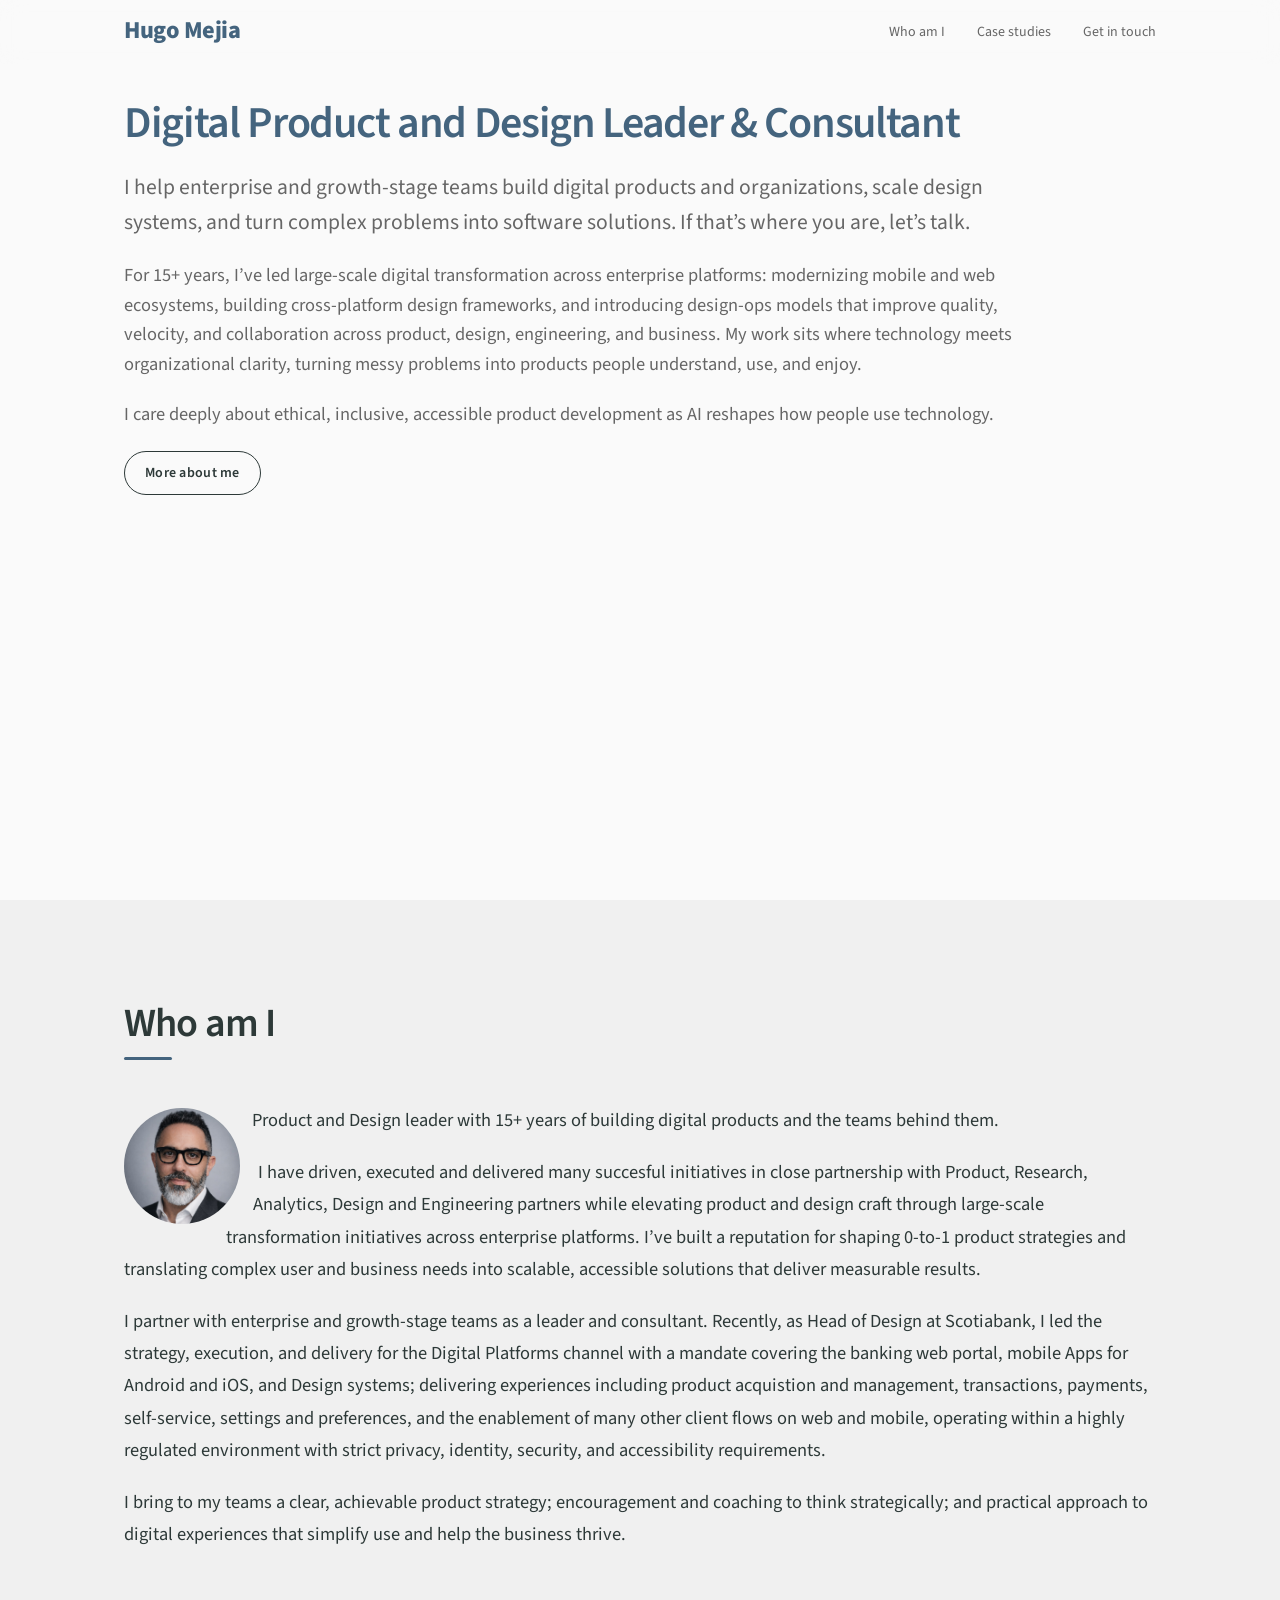
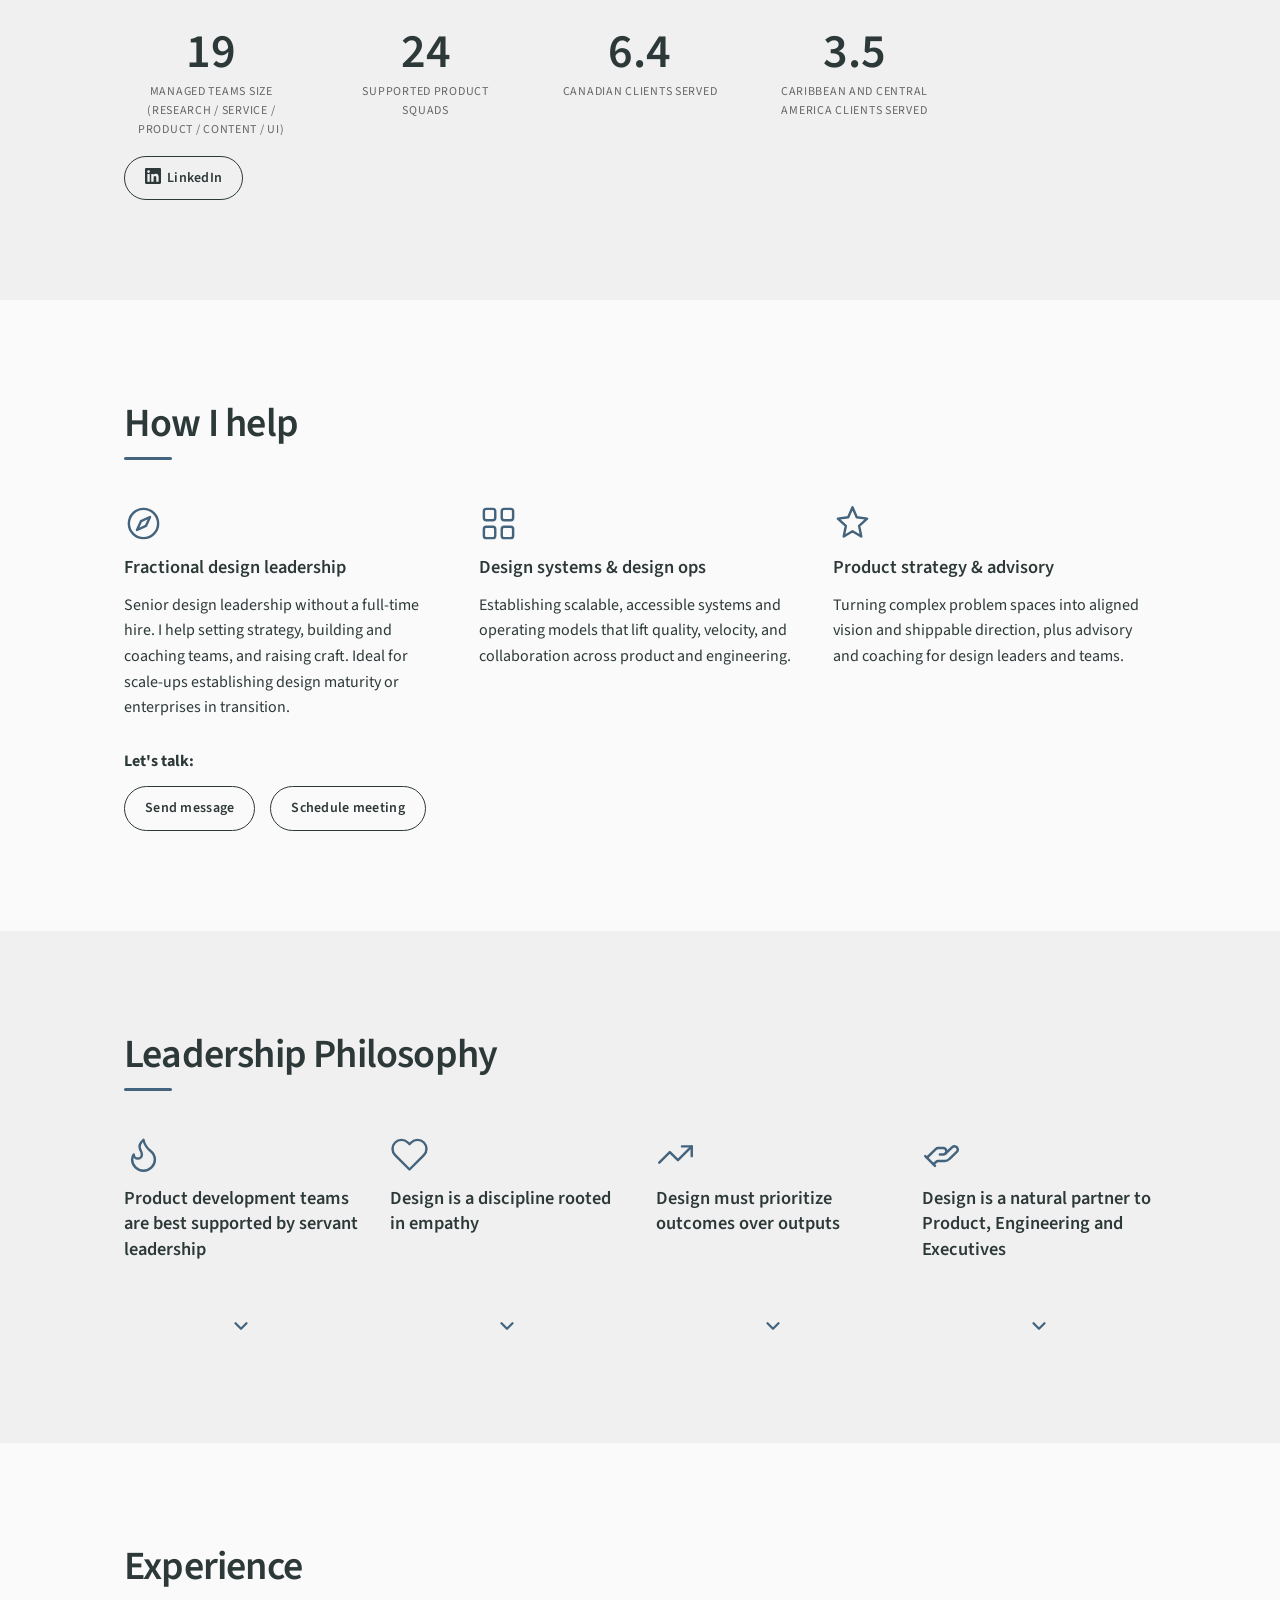
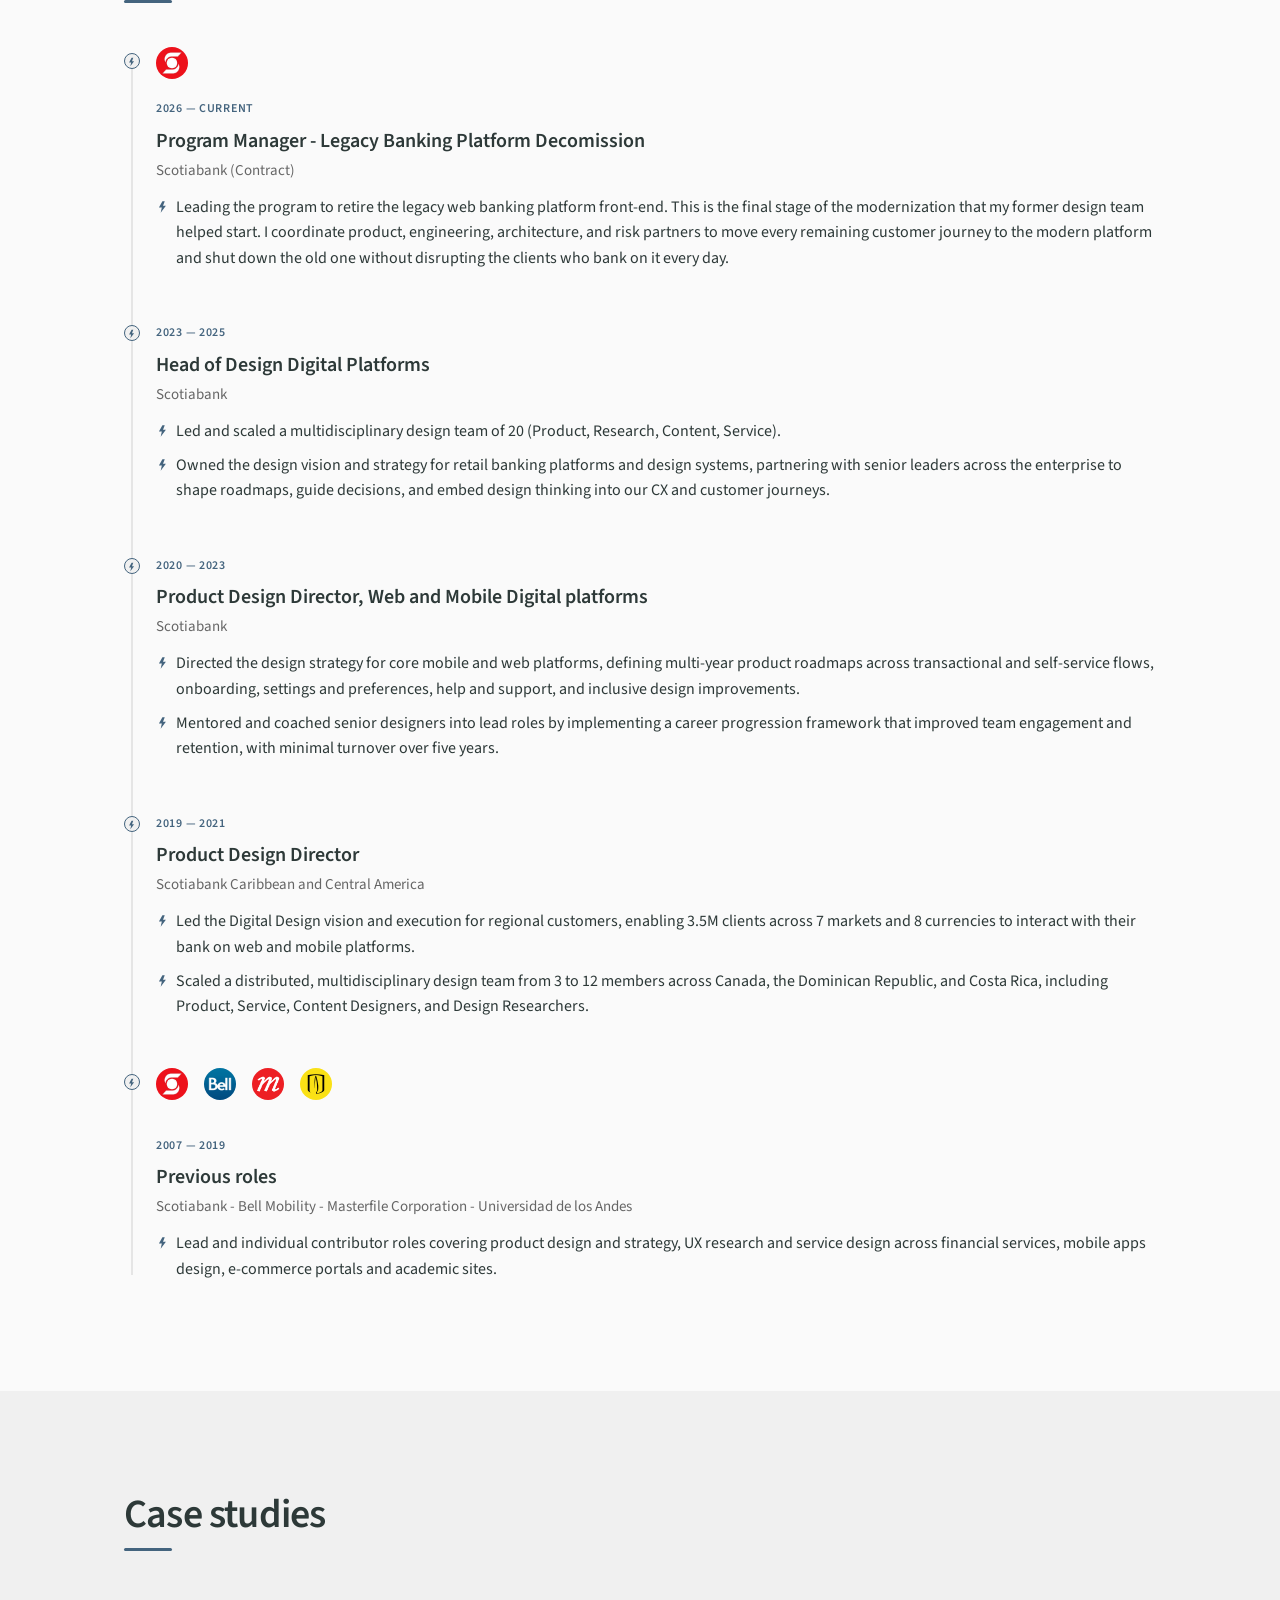
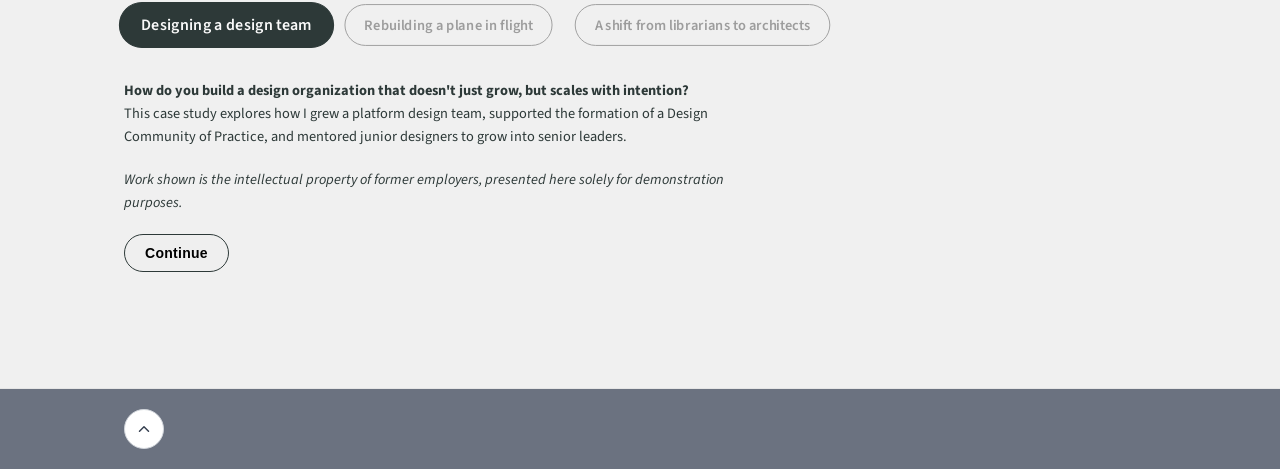
==== commit 294ebbd8: "Add meta description and canonical, fix og:description tag Co-Authored-By: Claude Sonnet 5.5 <norepl" ====
--- a/index.html
+++ b/index.html
@@ -4,13 +4,15 @@
 <head>
   <meta charset="UTF-8">
   <meta name="viewport" content="width=device-width, initial-scale=1.0">
-  <meta property="og:title" content="Hugo Mejia — Fractional Design Leader & Product Design Consultant" />
-  <meta name="og:description" content="Fractional design leadership, design systems, and 0→1 product strategy for enterprise and scale-up teams. 15+ years in product design, 8 leading teams at scale. ex-Scotiabank. Toronto, Canada.">
+  <meta property="og:title" content="Hugo Mejia — Digital Product & Design Leader & Consultant | Toronto" />
+  <meta name="description" content="I help enterprise and growth-stage teams build digital products and organizations, scale design systems, and turn complex problems into software solutions. If that’s where you are, let’s talk.">
+  <meta property="og:description" content="I help enterprise and growth-stage teams build digital products and organizations, scale design systems, and turn complex problems into software solutions. If that’s where you are, let’s talk.">
+  <link rel="canonical" href="https://hugomejia.me/">
   <meta property="og:image" content="https://hugomejia.me/images/HugoMejia.jpg" />
 <meta property="og:url" content="https://hugomejia.me" />
 <meta property="og:type" content="website" />
 <meta name="twitter:card" content="summary_large_image" />
-<meta name="keywords" content="Fractional Design Leader, Product Design Consultant, Design Systems Consultant, Design Ops, Product Strategy Consultant, Fractional Head of Design, Enterprise UX, SaaS, Toronto, Canada"/>
+<meta name="keywords" content="Product & Design Leader, Product Design Consultant, Design Systems & Ops Consultant, Product Strategy Consultant, Head of Design, Enterprise, UX, Toronto, Canada"/>
 <title>Hugo Mejia — Digital Product & Design Leader & Consultant | Toronto</title>
   <link rel="preconnect" href="https://fonts.googleapis.com">
   <link rel="preconnect" href="https://fonts.gstatic.com" crossorigin>
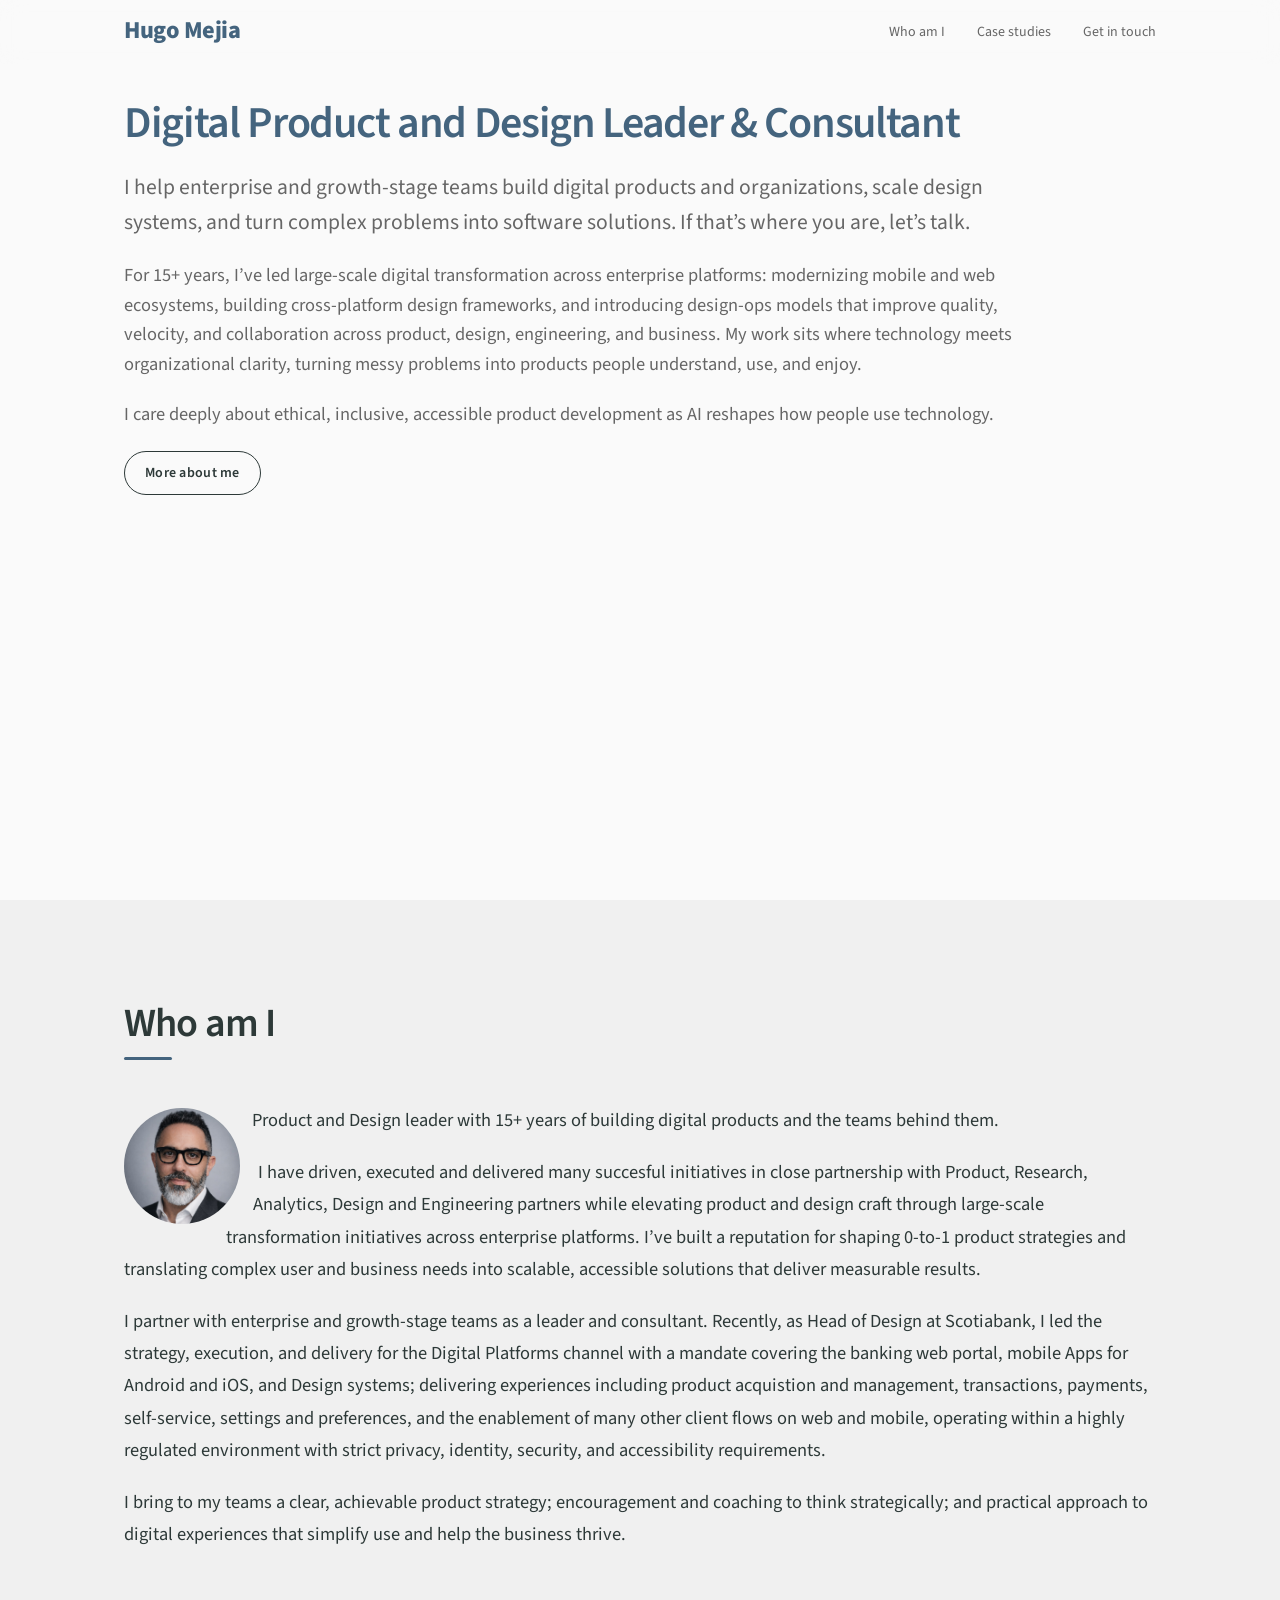
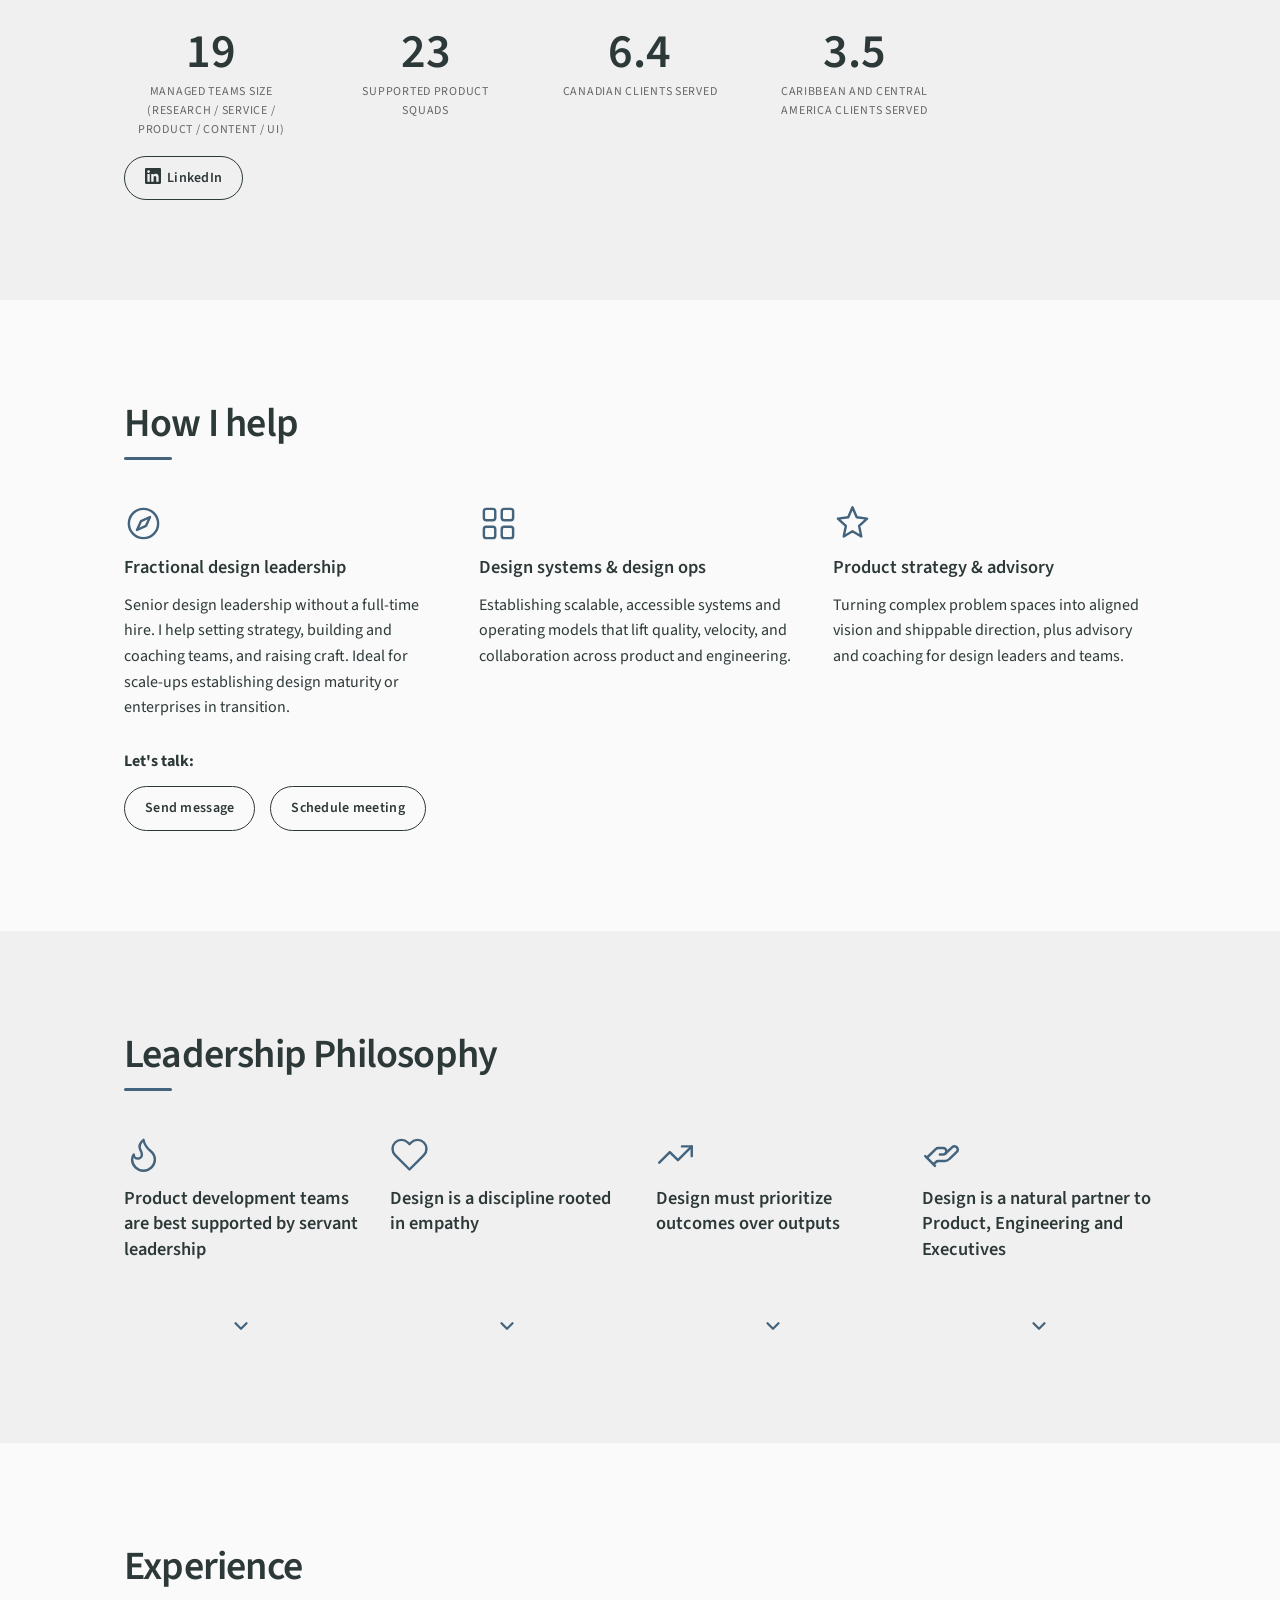
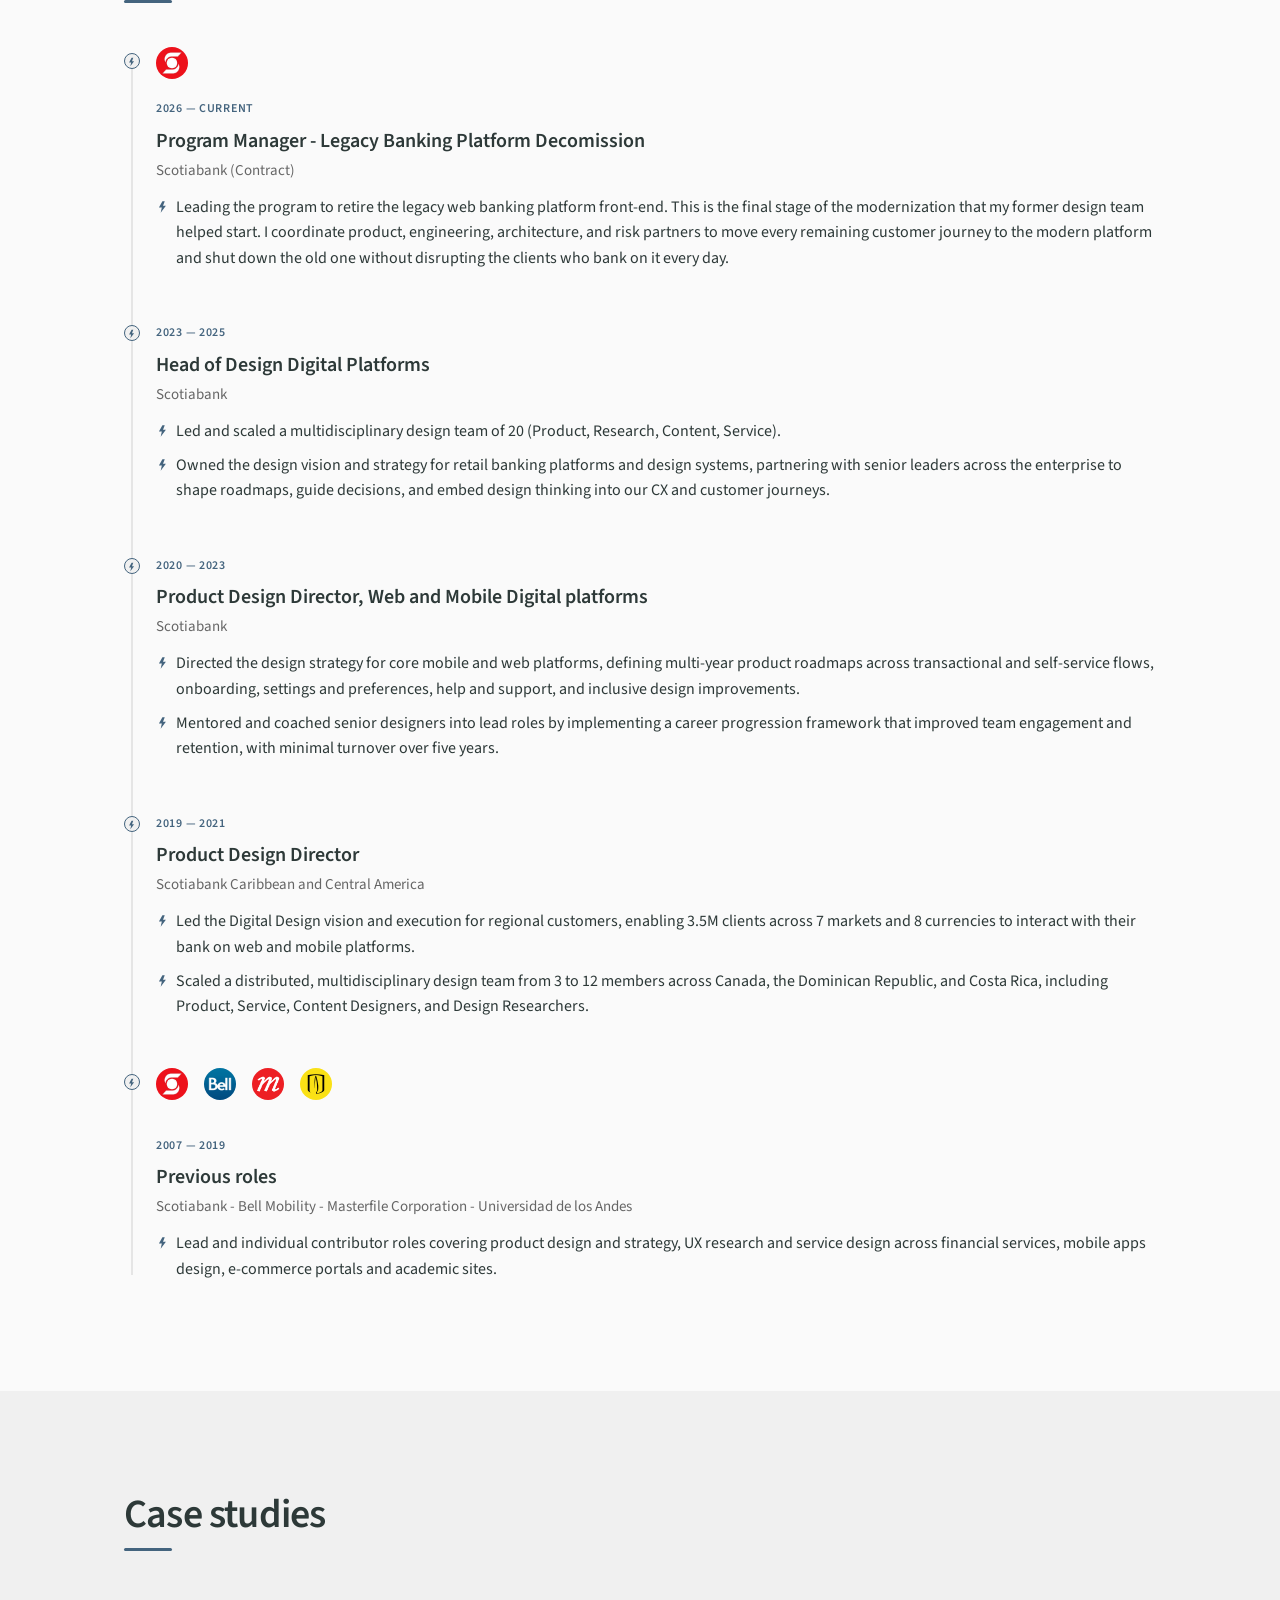
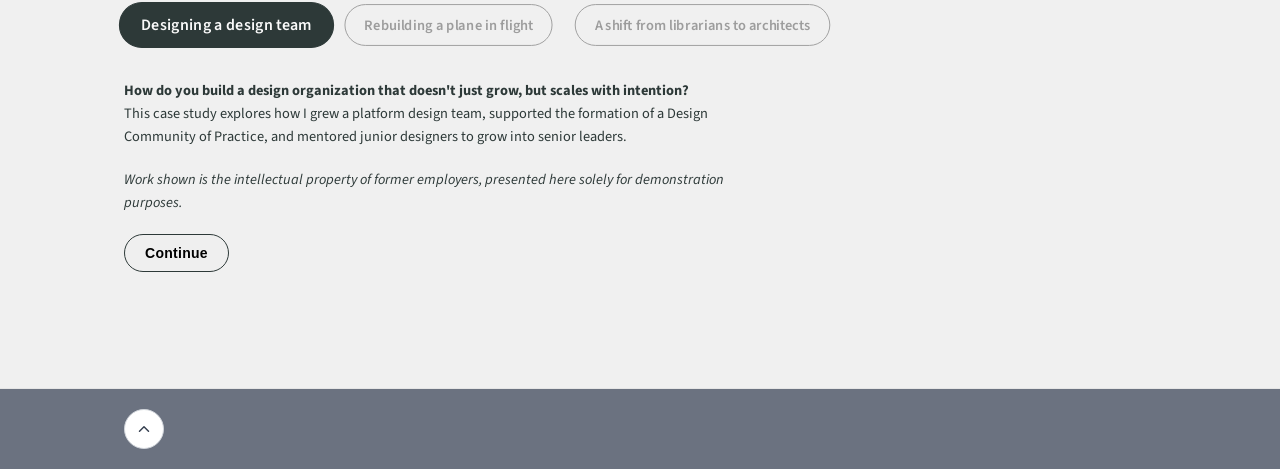
==== commit 4779d0bf: "Add sitemap and robots.txt, improve profile image alt and dimensions Co-Authored-By: Claude Sonnet 5" ====
--- a/index.html
+++ b/index.html
@@ -116,7 +116,7 @@
       <h2 class="section__heading reveal">Who am I</h2>
       <div class="about__grid">
         <div class="about__photo reveal">
-          <img src="images/HugoMejia.jpg" alt="Hugo Mejia" class="about__photo-img" loading="lazy">
+          <img src="images/HugoMejia.jpg" alt="Hugo Mejia, Digital Product & Design Leader based in Toronto" width="1024" height="1020" class="about__photo-img" loading="lazy">
         </div>
         <div class="about__text reveal">
           <p>Product and Design leader with 15+ years of building digital products and the teams behind them.</p>
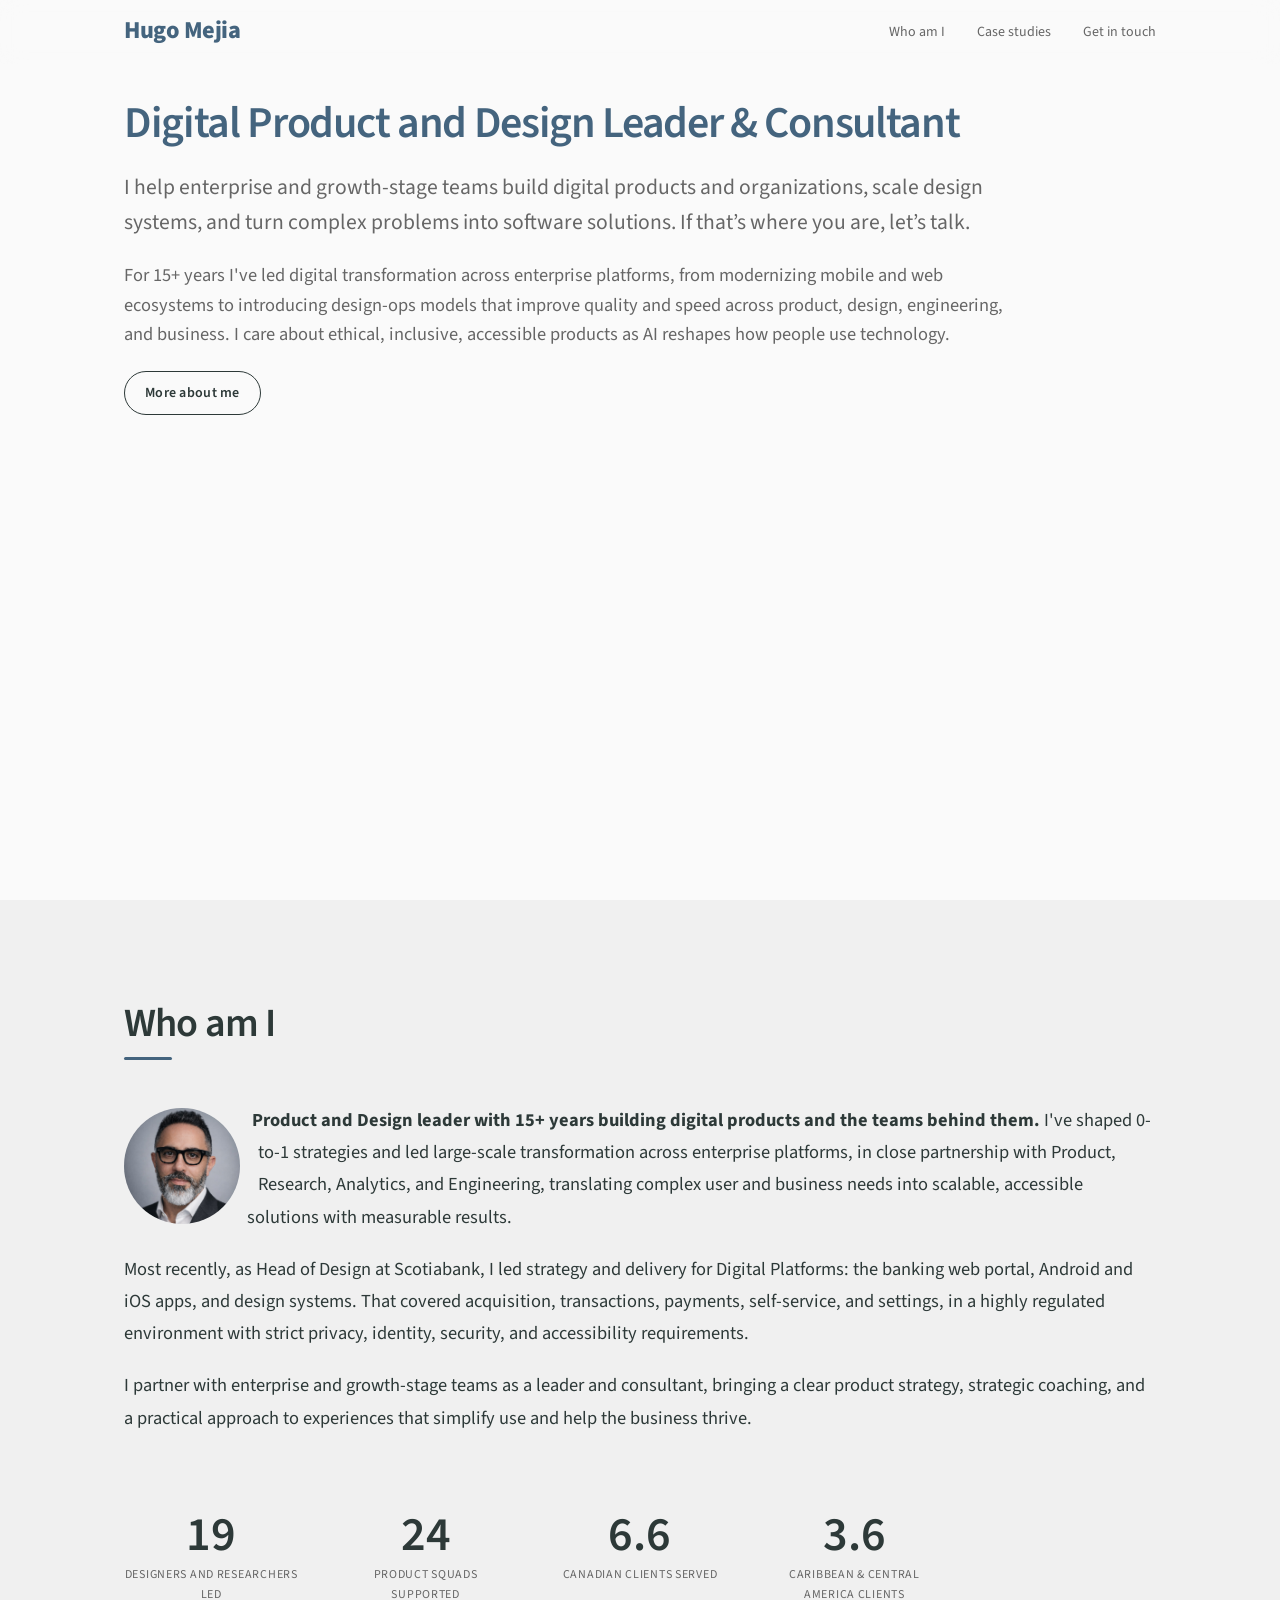
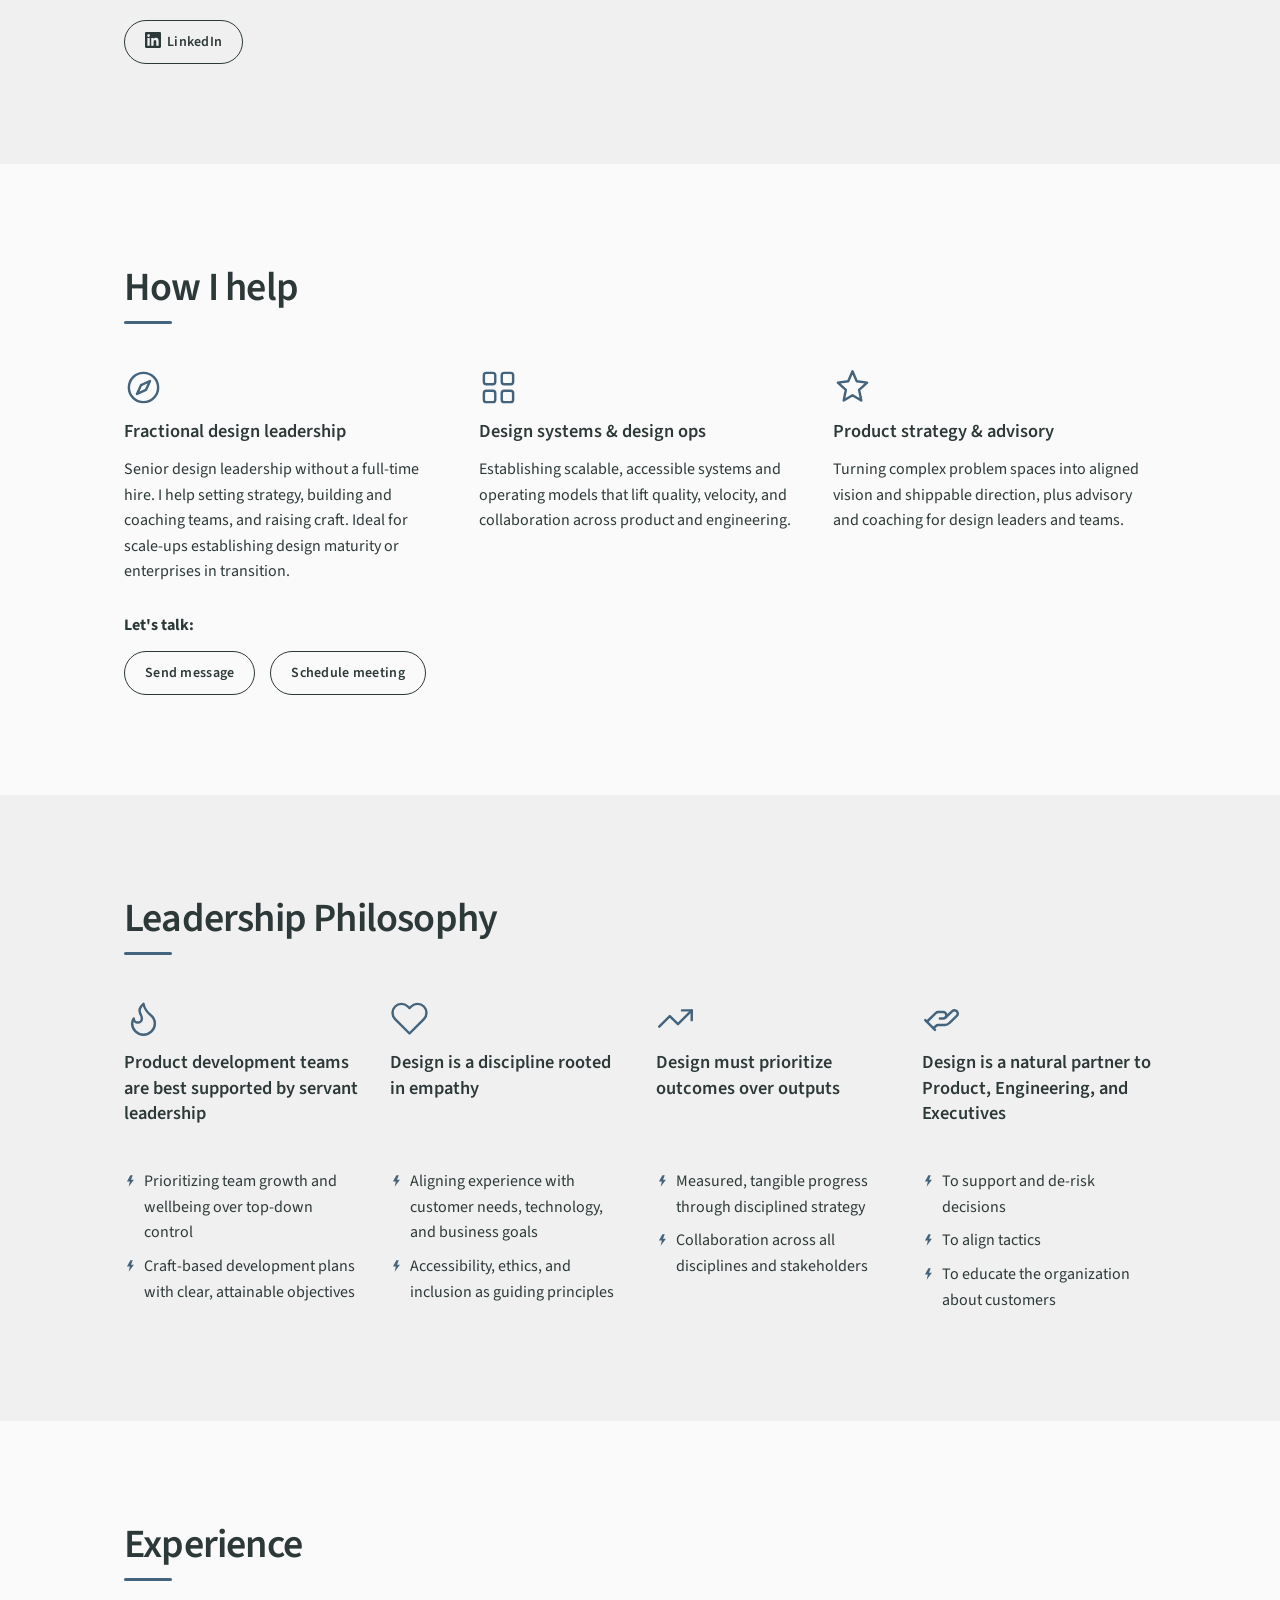
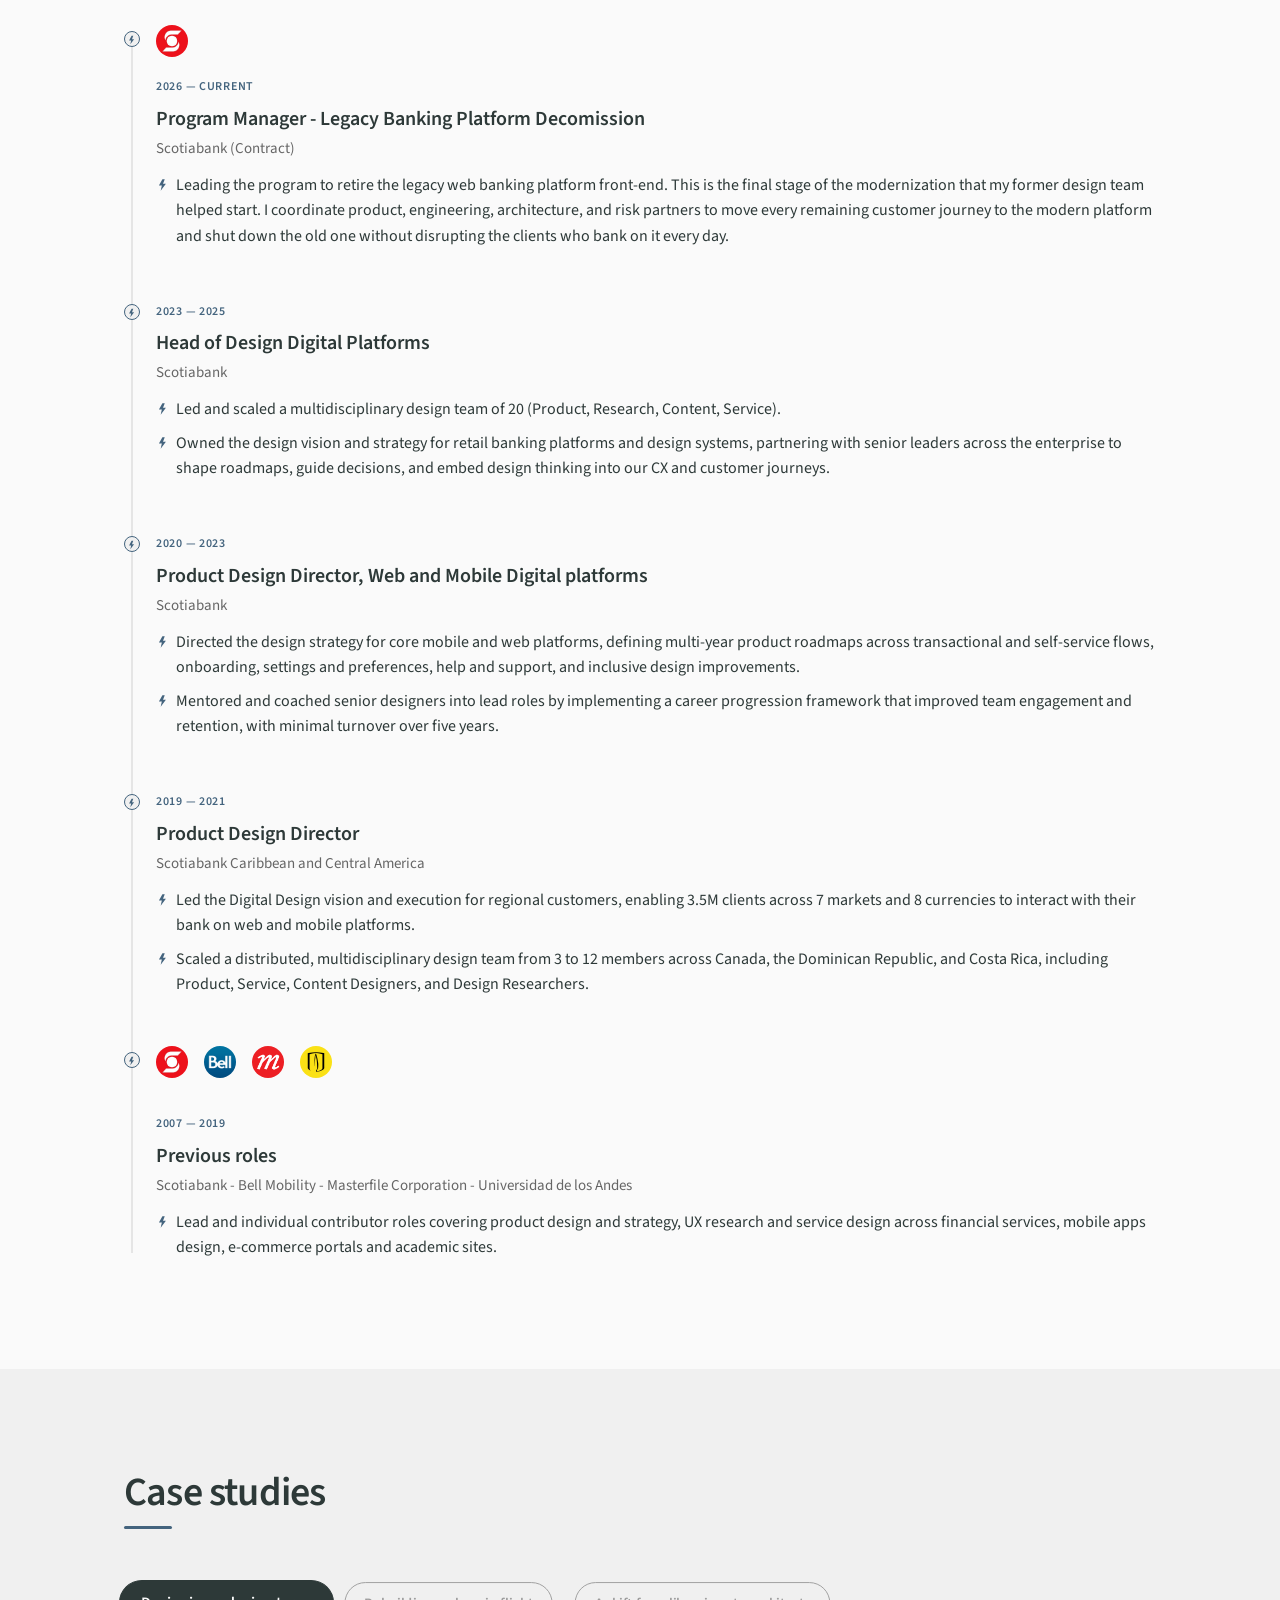
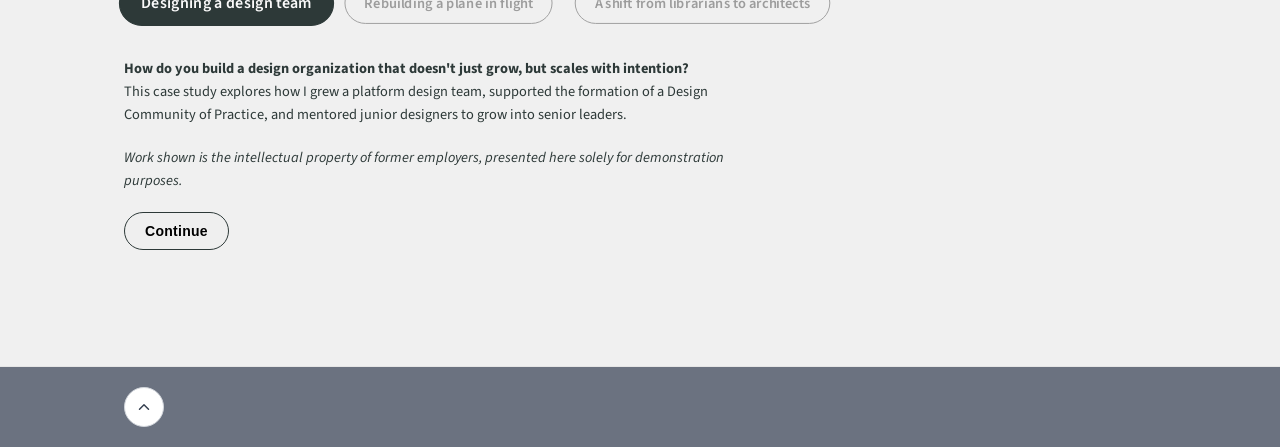
==== commit 49f2d396: "Tighten hero, About, and Leadership copy; show leadership bullets by default Co-Authored-By: Claude " ====
--- a/index.html
+++ b/index.html
@@ -104,8 +104,7 @@
       <p class="hero__greeting"></p>
       <h1 class="hero__name">Digital Product and Design Leader & Consultant</h1>
       <p class="hero__title">I help enterprise and growth-stage teams build digital products and organizations, scale design systems, and turn complex problems into software solutions. If that’s where you are, let’s talk.</p>
-      <p class="hero__title hero__title--sm">For 15+ years, I’ve led large-scale digital transformation across enterprise platforms: modernizing mobile and web ecosystems, building cross-platform design frameworks, and introducing design-ops models that improve quality, velocity, and collaboration across product, design, engineering, and business. My work sits where technology meets organizational clarity, turning messy problems into products people understand, use, and enjoy.</p>
-      <p class="hero__title hero__title--sm">I care deeply about ethical, inclusive, accessible product development as AI reshapes how people use technology.</p>
+      <p class="hero__title hero__title--sm">For 15+ years I've led digital transformation across enterprise platforms, from modernizing mobile and web ecosystems to introducing design-ops models that improve quality and speed across product, design, engineering, and business. I care about ethical, inclusive, accessible products as AI reshapes how people use technology.</p>
       <a href="#about" class="hero__cta">More about me</a>
     </div>
   </header>
@@ -119,34 +118,26 @@
           <img src="images/HugoMejia.jpg" alt="Hugo Mejia, Digital Product & Design Leader based in Toronto" width="1024" height="1020" class="about__photo-img" loading="lazy">
         </div>
         <div class="about__text reveal">
-          <p>Product and Design leader with 15+ years of building digital products and the teams behind them.</p>
-          <p>I have driven, executed and delivered many succesful initiatives in close partnership with Product, Research, Analytics, Design and Engineering partners while elevating
-            product and design craft through large-scale transformation initiatives across enterprise platforms. I’ve built
-            a reputation for shaping 0-to-1 product strategies and translating complex user and business needs into
-            scalable, accessible solutions that deliver measurable results.</p>
-          <p>I partner with enterprise and growth-stage teams as a leader and consultant. Recently, as Head of Design at Scotiabank, I led the strategy, execution, and delivery for the Digital Platforms
-            channel with a mandate covering the banking web portal, mobile Apps for Android and iOS, and Design systems; 
-            delivering experiences including product acquistion and management, transactions, payments, self-service, settings and preferences,
-            and the enablement of many other client flows on web and mobile, operating within a highly regulated environment with strict
-            privacy, identity, security, and accessibility requirements.</p>
-          <p>I bring to my teams a clear, achievable product strategy; encouragement and coaching to think strategically; and practical approach to digital experiences that simplify use and help the business thrive.</p>
+          <p><b>Product and Design leader with 15+ years building digital products and the teams behind them.</b> I've shaped 0-to-1 strategies and led large-scale transformation across enterprise platforms, in close partnership with Product, Research, Analytics, and Engineering, translating complex user and business needs into scalable, accessible solutions with measurable results.</p>
+          <p>Most recently, as Head of Design at Scotiabank, I led strategy and delivery for Digital Platforms: the banking web portal, Android and iOS apps, and design systems. That covered acquisition, transactions, payments, self-service, and settings, in a highly regulated environment with strict privacy, identity, security, and accessibility requirements.</p>
+          <p>I partner with enterprise and growth-stage teams as a leader and consultant, bringing a clear product strategy, strategic coaching, and a practical approach to experiences that simplify use and help the business thrive.</p>
           <br>
           <div class="about__stats">
             <div class="stat">
               <span class="stat__number" data-target="20" data-suffix="+">0</span>
-              <span class="stat__label">Managed teams size<br>(research / service / product / content / ui)</span>
+              <span class="stat__label">Designers and researchers led</span>
             </div>
             <div class="stat">
               <span class="stat__number" data-target="25" data-suffix="+">0</span>
-              <span class="stat__label">Supported Product Squads</span>
+              <span class="stat__label">Product squads supported</span>
             </div>
             <div class="stat">
               <span class="stat__number" data-target="6.8" data-suffix="M+">0</span>
-              <span class="stat__label">canadian clients served</span>
+              <span class="stat__label">Canadian clients served</span>
             </div>
             <div class="stat">
               <span class="stat__number" data-target="3.7" data-suffix="M+">0</span>
-              <span class="stat__label">Caribbean and Central America clients served</span>
+              <span class="stat__label">Caribbean & Central America clients</span>
             </div>
             <br>
           </div>
@@ -224,18 +215,10 @@
             </svg>
             <h3 class="content-grid__title content-grid__title--tall">Product development teams are best supported by servant leadership
             </h3>
-            <ul class="bolt-list leadership__list" aria-hidden="true">
-              <li>Prioritizing team needs, growth, and wellbeing, rather than top-down control</li>
-              <li>Development plans driven by craft-oriented frameworks</li>
-              <li>Partnering to set clear and attainable performance objectives</li>
+            <ul class="bolt-list leadership__list">
+              <li>Prioritizing team growth and wellbeing over top-down control</li>
+              <li>Craft-based development plans with clear, attainable objectives</li>
             </ul>
-            <button class="leadership__toggle" aria-expanded="false" aria-label="Show more">
-              <svg class="leadership__chevron" xmlns="http://www.w3.org/2000/svg" width="22" height="22"
-                viewBox="0 0 24 24" fill="none" stroke="currentColor" stroke-width="2.5" stroke-linecap="round"
-                stroke-linejoin="round" aria-hidden="true">
-                <polyline points="6 9 12 15 18 9" />
-              </svg>
-            </button>
           </div>
           <div class="leadership__col">
             <svg class="leadership__icon" xmlns="http://www.w3.org/2000/svg" width="28" height="28" viewBox="0 0 24 24"
@@ -246,19 +229,10 @@
             </svg>
             <h3 class="content-grid__title content-grid__title--tall">Design is a discipline rooted
               in empathy</h3>
-            <ul class="bolt-list leadership__list" aria-hidden="true">
-              <li>Align experience with customer needs, technology best practices and
-                business goals</li>
-              <li>Accessibility, ethics, and inclusion as principles to guide and inform work for
-                customers</li>
+            <ul class="bolt-list leadership__list">
+              <li>Aligning experience with customer needs, technology, and business goals</li>
+              <li>Accessibility, ethics, and inclusion as guiding principles</li>
             </ul>
-            <button class="leadership__toggle" aria-expanded="false" aria-label="Show more">
-              <svg class="leadership__chevron" xmlns="http://www.w3.org/2000/svg" width="22" height="22"
-                viewBox="0 0 24 24" fill="none" stroke="currentColor" stroke-width="2.5" stroke-linecap="round"
-                stroke-linejoin="round" aria-hidden="true">
-                <polyline points="6 9 12 15 18 9" />
-              </svg>
-            </button>
           </div>
           <div class="leadership__col">
             <svg class="leadership__icon" xmlns="http://www.w3.org/2000/svg" width="28" height="28" viewBox="0 0 24 24"
@@ -268,18 +242,10 @@
               <polyline points="16 7 22 7 22 13" />
             </svg>
             <h3 class="content-grid__title content-grid__title--tall">Design must prioritize outcomes over outputs</h3>
-            <ul class="bolt-list leadership__list" aria-hidden="true">
-              <li>Constantly pursuing measured and tangible progress</li>
-              <li>Fostering collaboration from all disciplines and stakeholders</li>
-              <li>Performing with disciplined strategy and tactics</li>
+            <ul class="bolt-list leadership__list">
+              <li>Measured, tangible progress through disciplined strategy</li>
+              <li>Collaboration across all disciplines and stakeholders</li>
             </ul>
-            <button class="leadership__toggle" aria-expanded="false" aria-label="Show more">
-              <svg class="leadership__chevron" xmlns="http://www.w3.org/2000/svg" width="22" height="22"
-                viewBox="0 0 24 24" fill="none" stroke="currentColor" stroke-width="2.5" stroke-linecap="round"
-                stroke-linejoin="round" aria-hidden="true">
-                <polyline points="6 9 12 15 18 9" />
-              </svg>
-            </button>
           </div>
           <div class="leadership__col">
             <svg class="leadership__icon" xmlns="http://www.w3.org/2000/svg" width="28" height="28" viewBox="0 0 24 24"
@@ -290,19 +256,12 @@
               <path d="m2 13 6 6" />
             </svg>
             <h3 class="content-grid__title content-grid__title--tall">Design is a natural partner to Product,
-              Engineering and Executives</h3>
-            <ul class="bolt-list leadership__list" aria-hidden="true">
+              Engineering, and Executives</h3>
+            <ul class="bolt-list leadership__list">
               <li>To support and de-risk decisions</li>
               <li>To align tactics</li>
               <li>To educate the organization about customers</li>
             </ul>
-            <button class="leadership__toggle" aria-expanded="false" aria-label="Show more">
-              <svg class="leadership__chevron" xmlns="http://www.w3.org/2000/svg" width="22" height="22"
-                viewBox="0 0 24 24" fill="none" stroke="currentColor" stroke-width="2.5" stroke-linecap="round"
-                stroke-linejoin="round" aria-hidden="true">
-                <polyline points="6 9 12 15 18 9" />
-              </svg>
-            </button>
           </div>
         </div>
       </div>
--- a/styles.css
+++ b/styles.css
@@ -578,44 +578,7 @@
 }
 
 .leadership__list {
-  overflow: hidden;
-  max-height: 0;
-  opacity: 0;
-  margin-top: 0;
-  transition: max-height 0.4s var(--ease), opacity 0.35s var(--ease), margin-top 0.35s var(--ease);
-}
-
-.leadership__list.is-open {
-  max-height: 400px;
-  opacity: 1;
   margin-top: 8px;
-}
-
-.leadership__toggle {
-  display: inline-flex;
-  align-items: center;
-  justify-content: center;
-  align-self: center;
-  margin-top: 12px;
-  padding: 6px;
-  border: 0;
-  background: transparent;
-  color: var(--clr-accent);
-  cursor: pointer;
-  transition: color 0.3s var(--ease);
-}
-
-.leadership__toggle:hover {
-  color: var(--clr-accent-hover);
-}
-
-.leadership__chevron {
-  transition: transform 0.35s var(--ease);
-  pointer-events: none;
-}
-
-.leadership__toggle[aria-expanded="true"] {
-  display: none;
 }
 
 @media (max-width: 768px) {
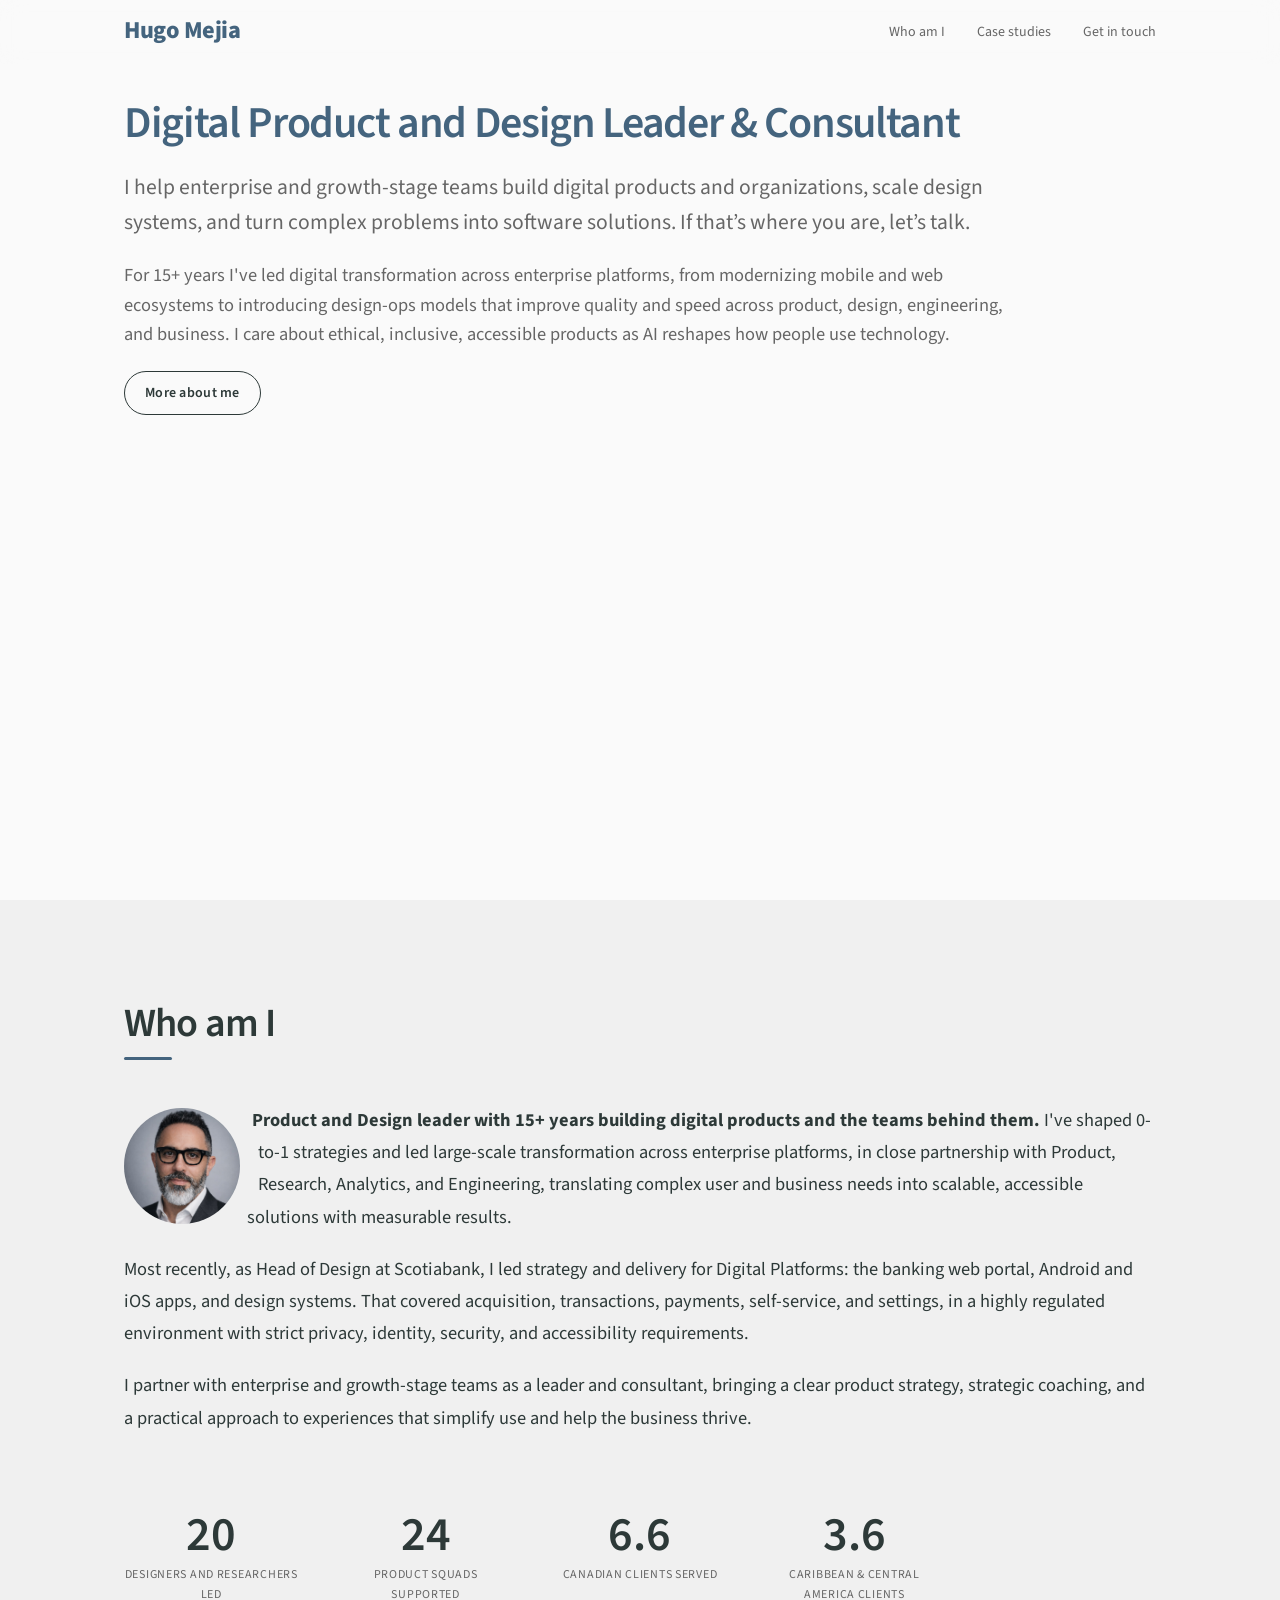
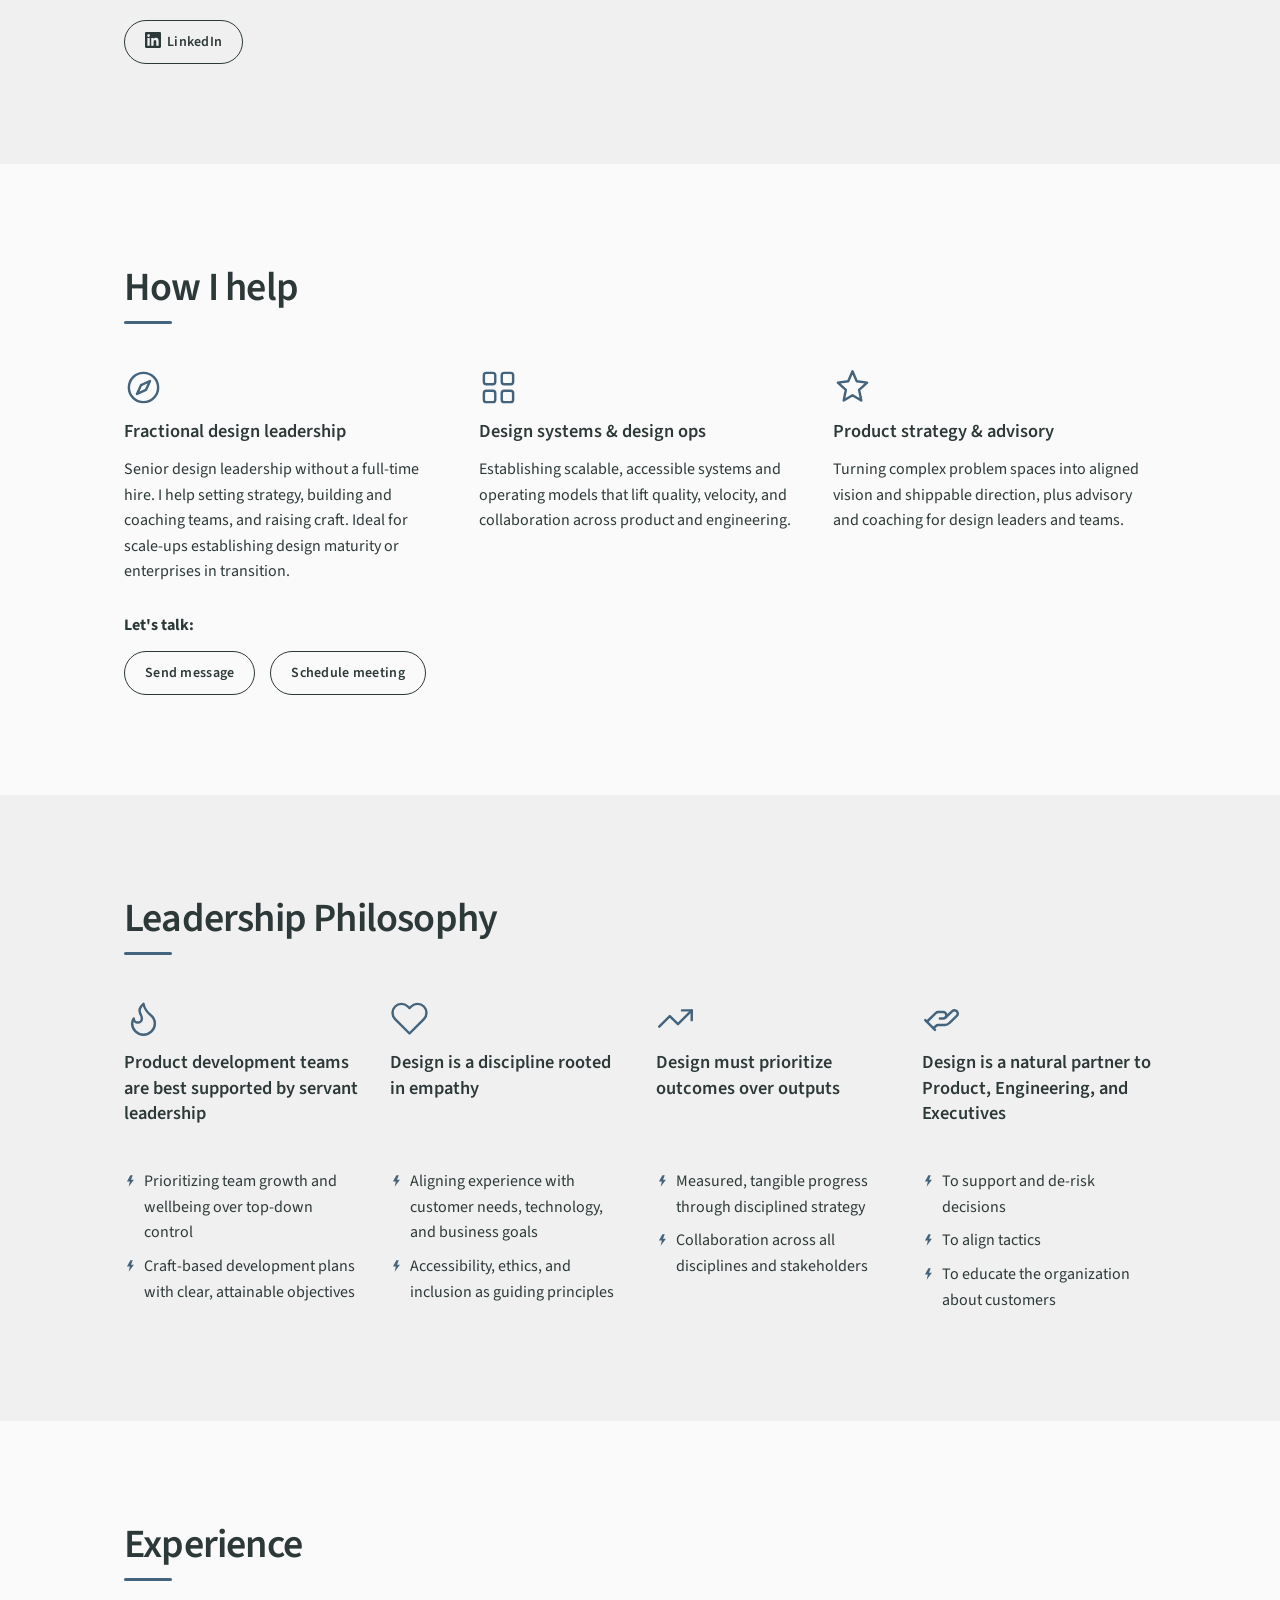
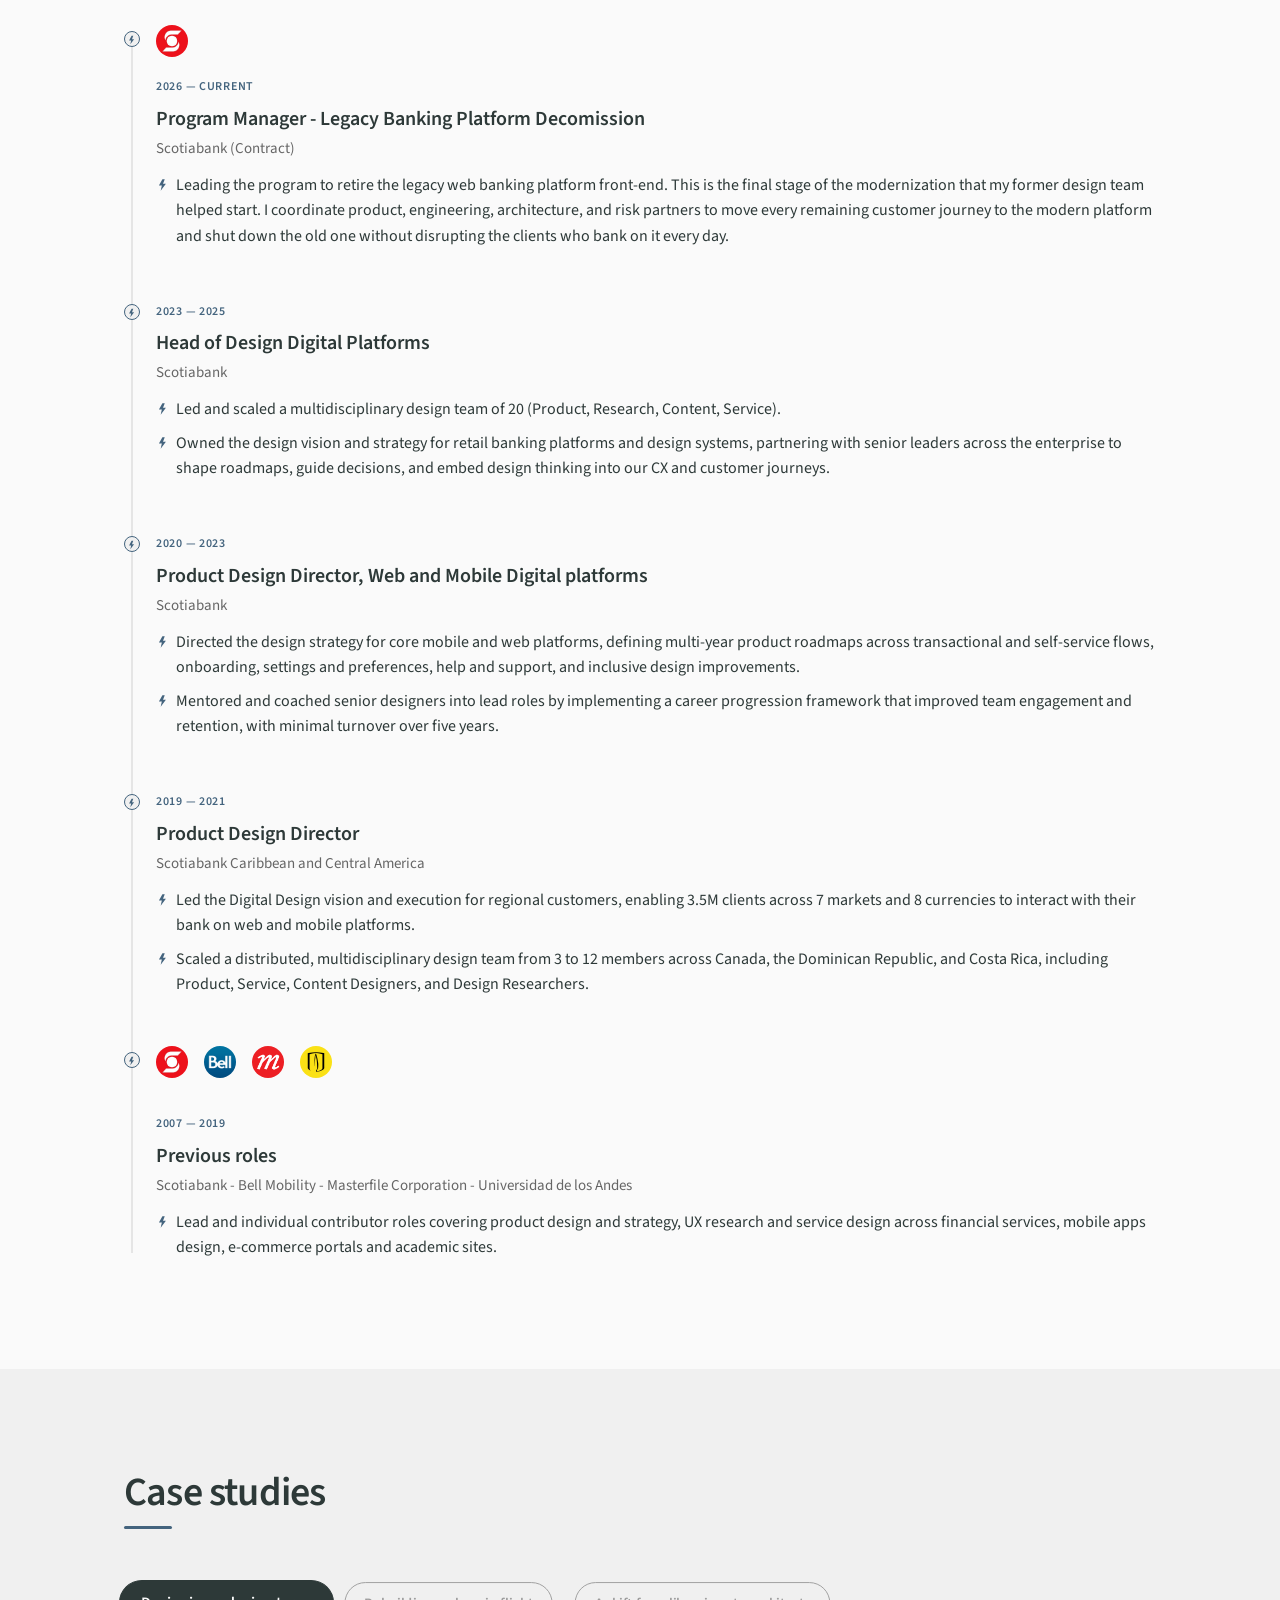
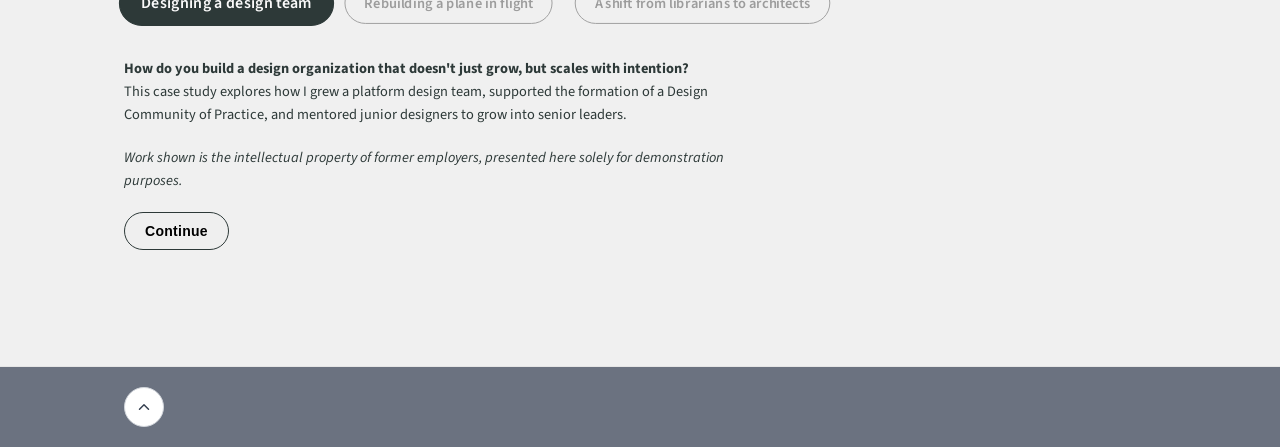
==== commit e6d307cc: "Cache-bust stylesheet and script links Co-Authored-By: Claude Sonnet 5.5 <noreply@anthropic.com>" ====
--- a/index.html
+++ b/index.html
@@ -20,7 +20,7 @@
     href="https://fonts.googleapis.com/css2?family=Source+Sans+3:wght@300;400;600;800&family=Nunito:wght@400;500;600;700;800&display=swap"
     rel="stylesheet">
   <link rel="icon" type="image/svg+xml" href="favicon.svg">
-  <link rel="stylesheet" href="styles.css">
+  <link rel="stylesheet" href="styles.css?v=2">
   <script type="application/ld+json">
   {
     "@context": "https://schema.org",
@@ -538,7 +538,7 @@
     </button>
   </div>
 
-  <script src="main.js"></script>
+  <script src="main.js?v=2"></script>
 </body>
 
 </html>
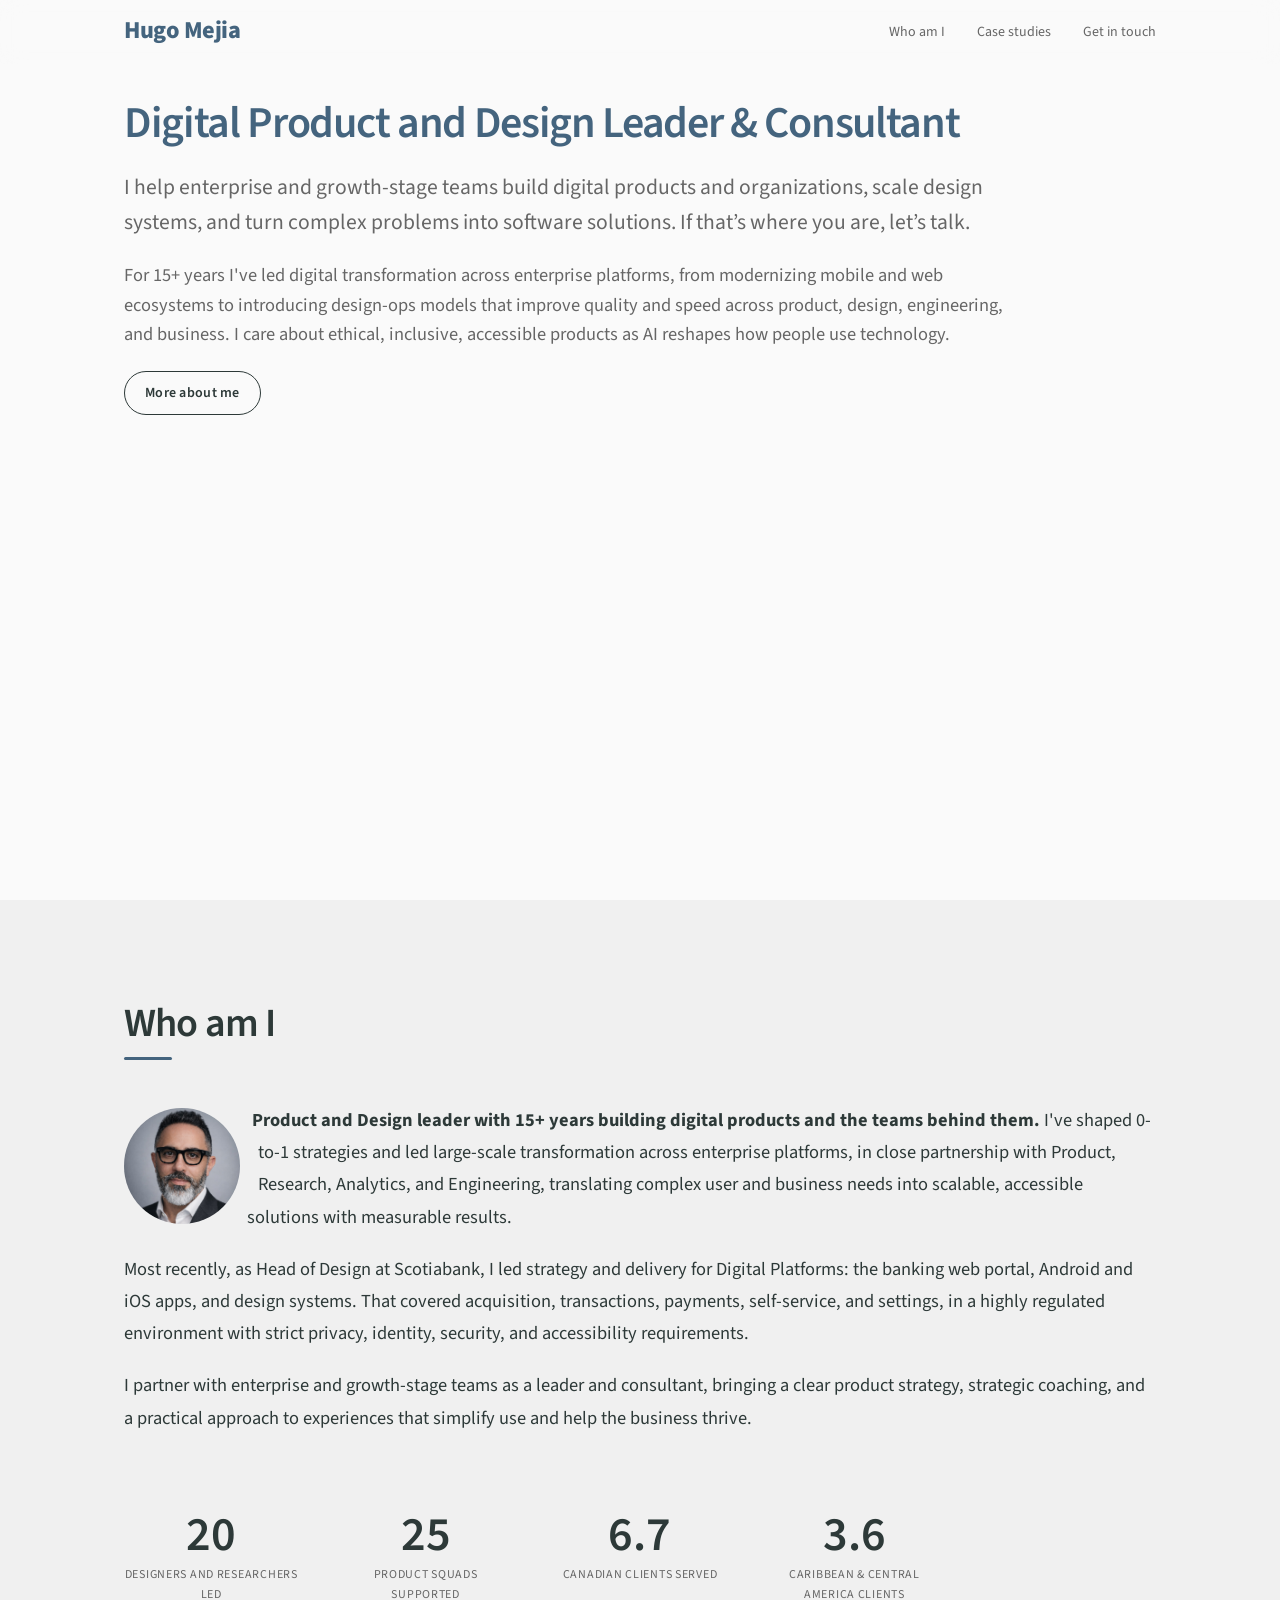
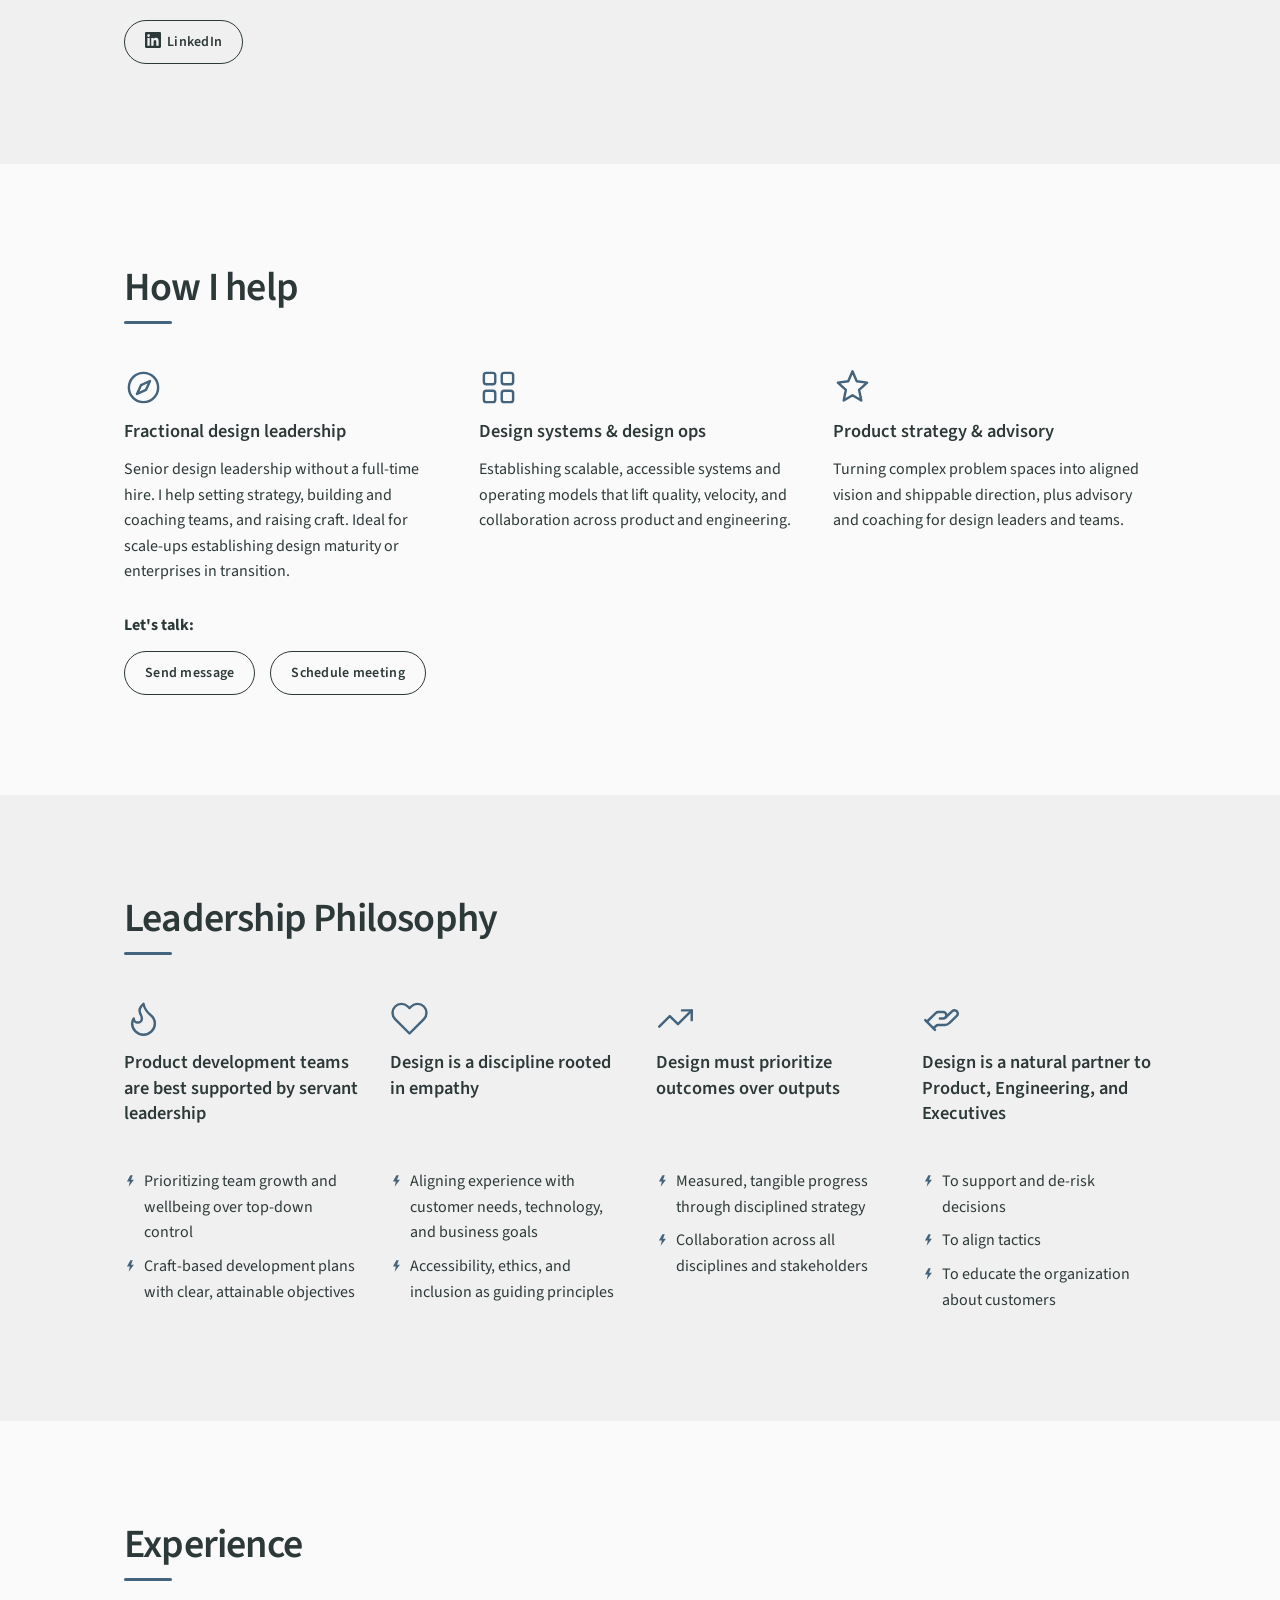
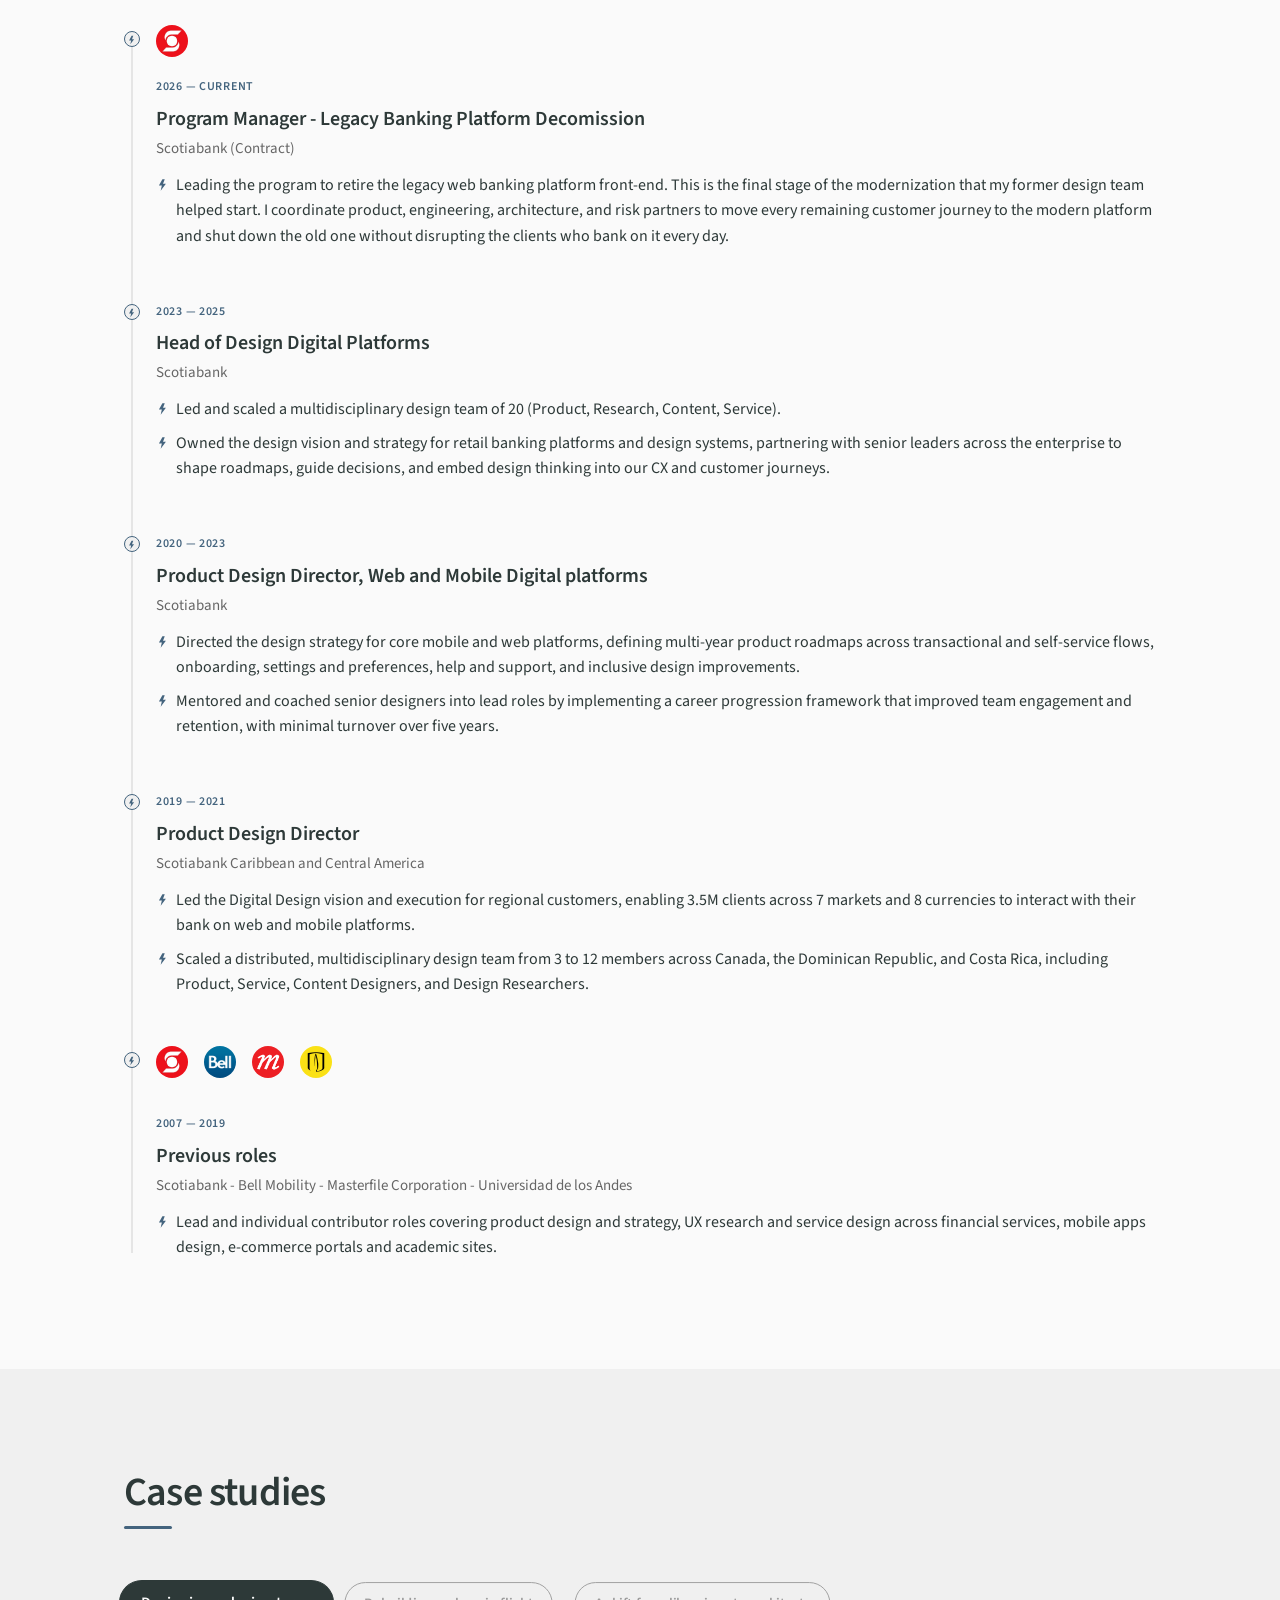
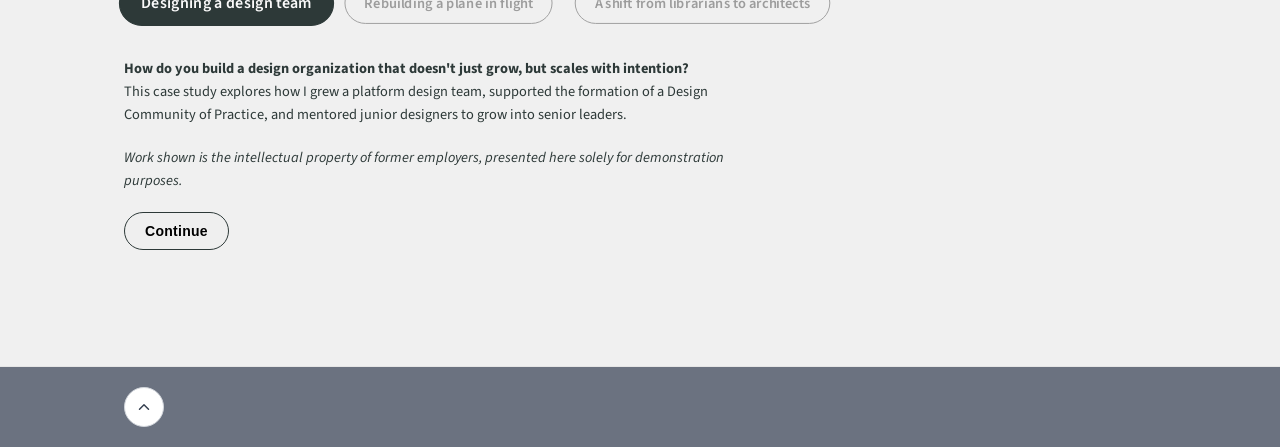
==== commit 5d709dde: "Remove tags from case studies Co-Authored-By: Claude Sonnet 5.5 <noreply@anthropic.com>" ====
--- a/index.html
+++ b/index.html
@@ -20,7 +20,7 @@
     href="https://fonts.googleapis.com/css2?family=Source+Sans+3:wght@300;400;600;800&family=Nunito:wght@400;500;600;700;800&display=swap"
     rel="stylesheet">
   <link rel="icon" type="image/svg+xml" href="favicon.svg">
-  <link rel="stylesheet" href="styles.css?v=2">
+  <link rel="stylesheet" href="styles.css?v=3">
   <script type="application/ld+json">
   {
     "@context": "https://schema.org",
--- a/styles.css
+++ b/styles.css
@@ -1105,10 +1105,6 @@
   margin-top: -36px;
 }
 
-.project__tags {
-  grid-column: 1 / -1;
-}
-
 .project--single-col>div {
   padding-bottom: 32px;
 }
@@ -1476,35 +1472,6 @@
   height: 3px;
   background: var(--clr-accent);
   border-radius: 2px;
-}
-
-.project__tags {
-  display: flex;
-  flex-wrap: wrap;
-  gap: 8px;
-  padding-top: 0;
-  padding-bottom: 0;
-  margin-bottom: 0;
-}
-
-.project--single-col > .project__tags {
-  padding-bottom: 0;
-}
-
-.tag {
-  padding: 2px 8px;
-  font-size: 0.75rem;
-  font-weight: 400;
-  color: var(--clr-accent);
-  background: rgba(37, 99, 235, 0.08);
-  border-radius: 4px;
-  border: 1px solid rgba(37, 99, 235, 0.2);
-}
-
-[data-theme="dark"] .tag {
-  color: #a8d5ff;
-  background: rgba(96, 165, 250, 0.45);
-  border-color: rgba(96, 165, 250, 0.3);
 }
 
 [data-theme="dark"] .projects__lock-error,
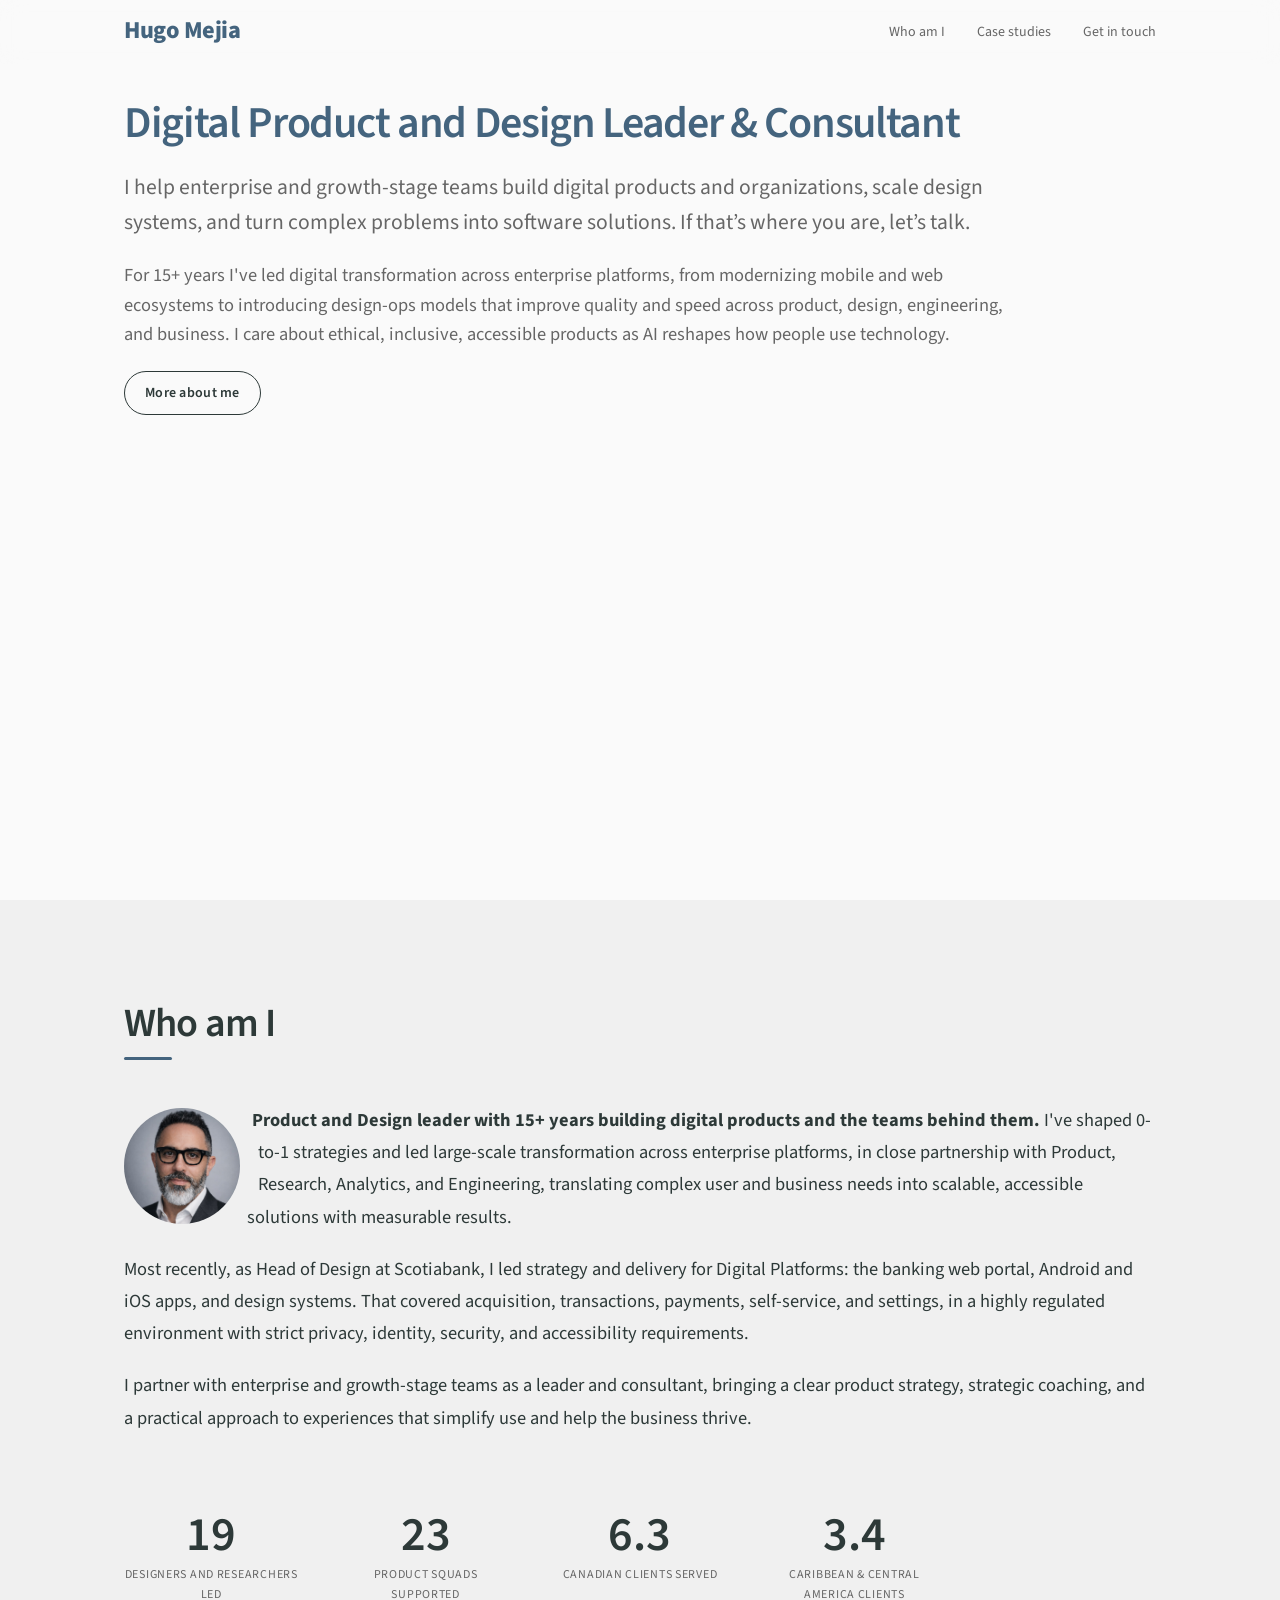
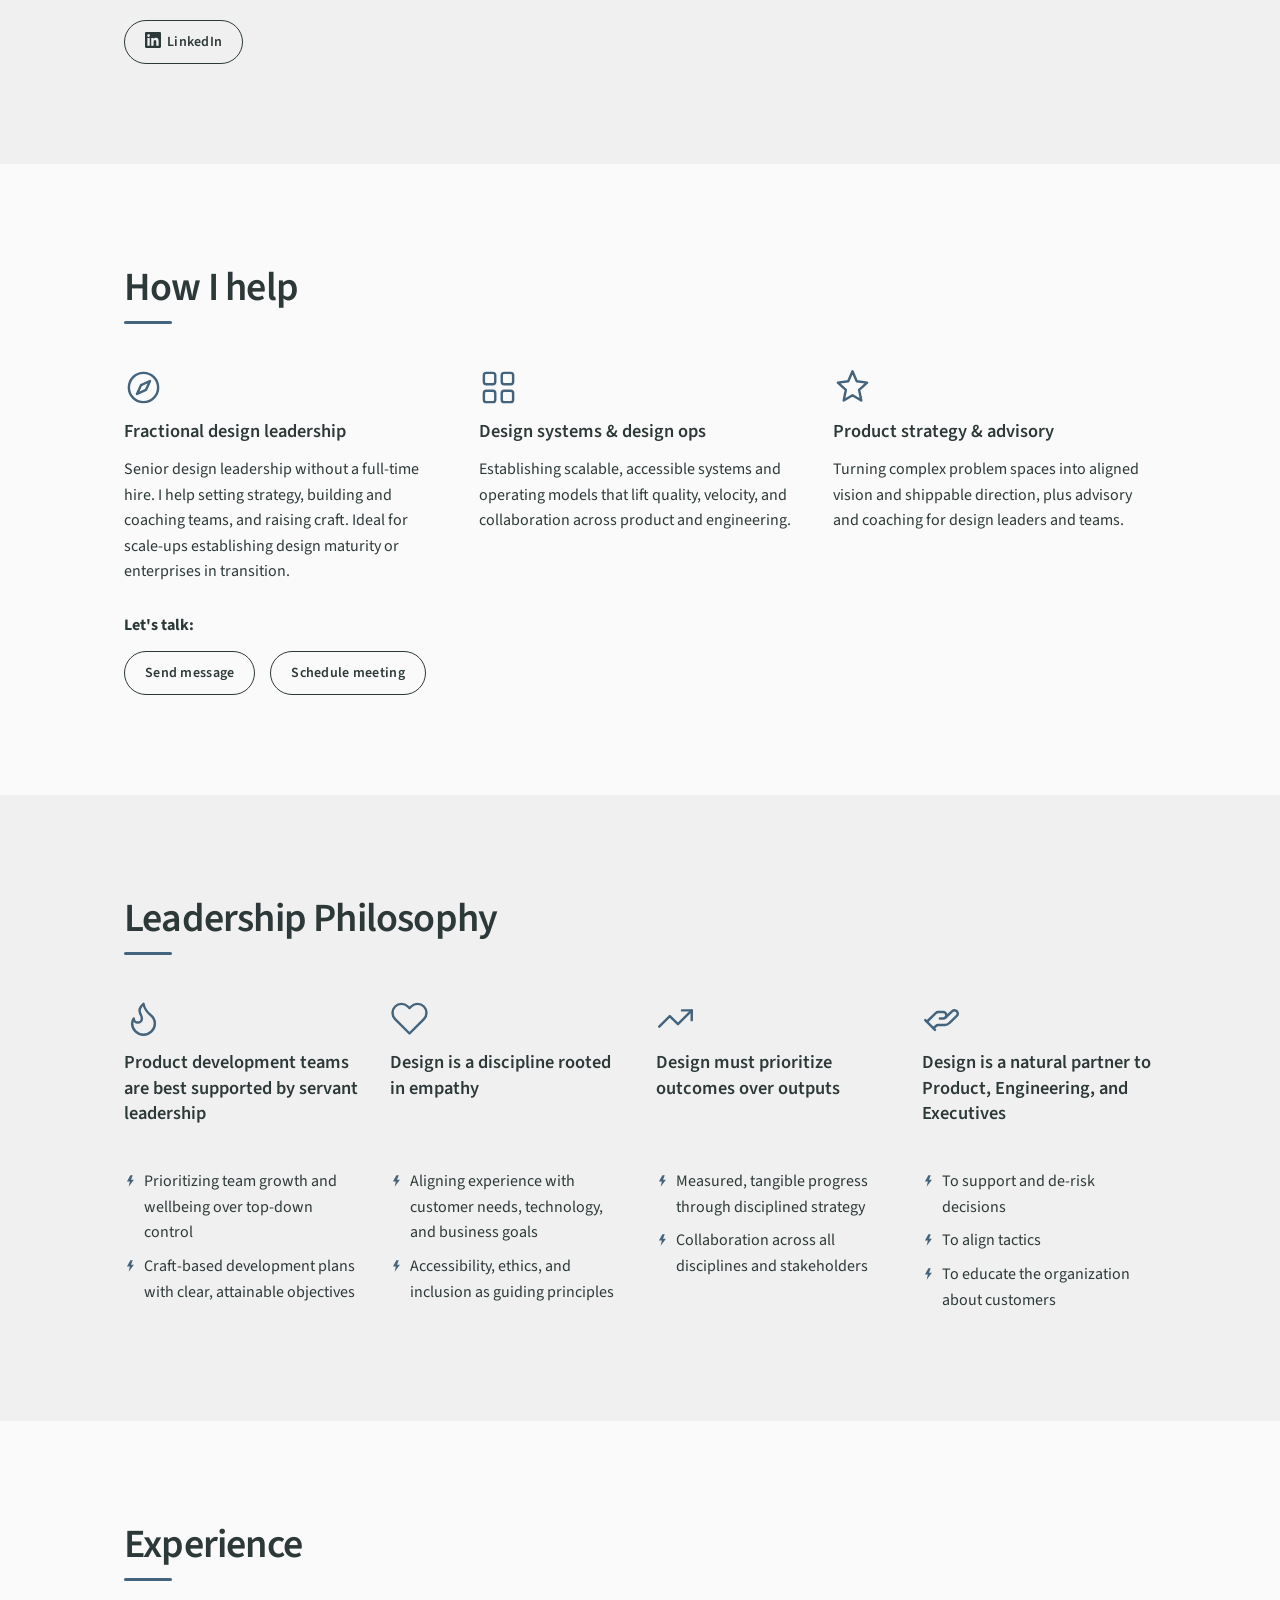
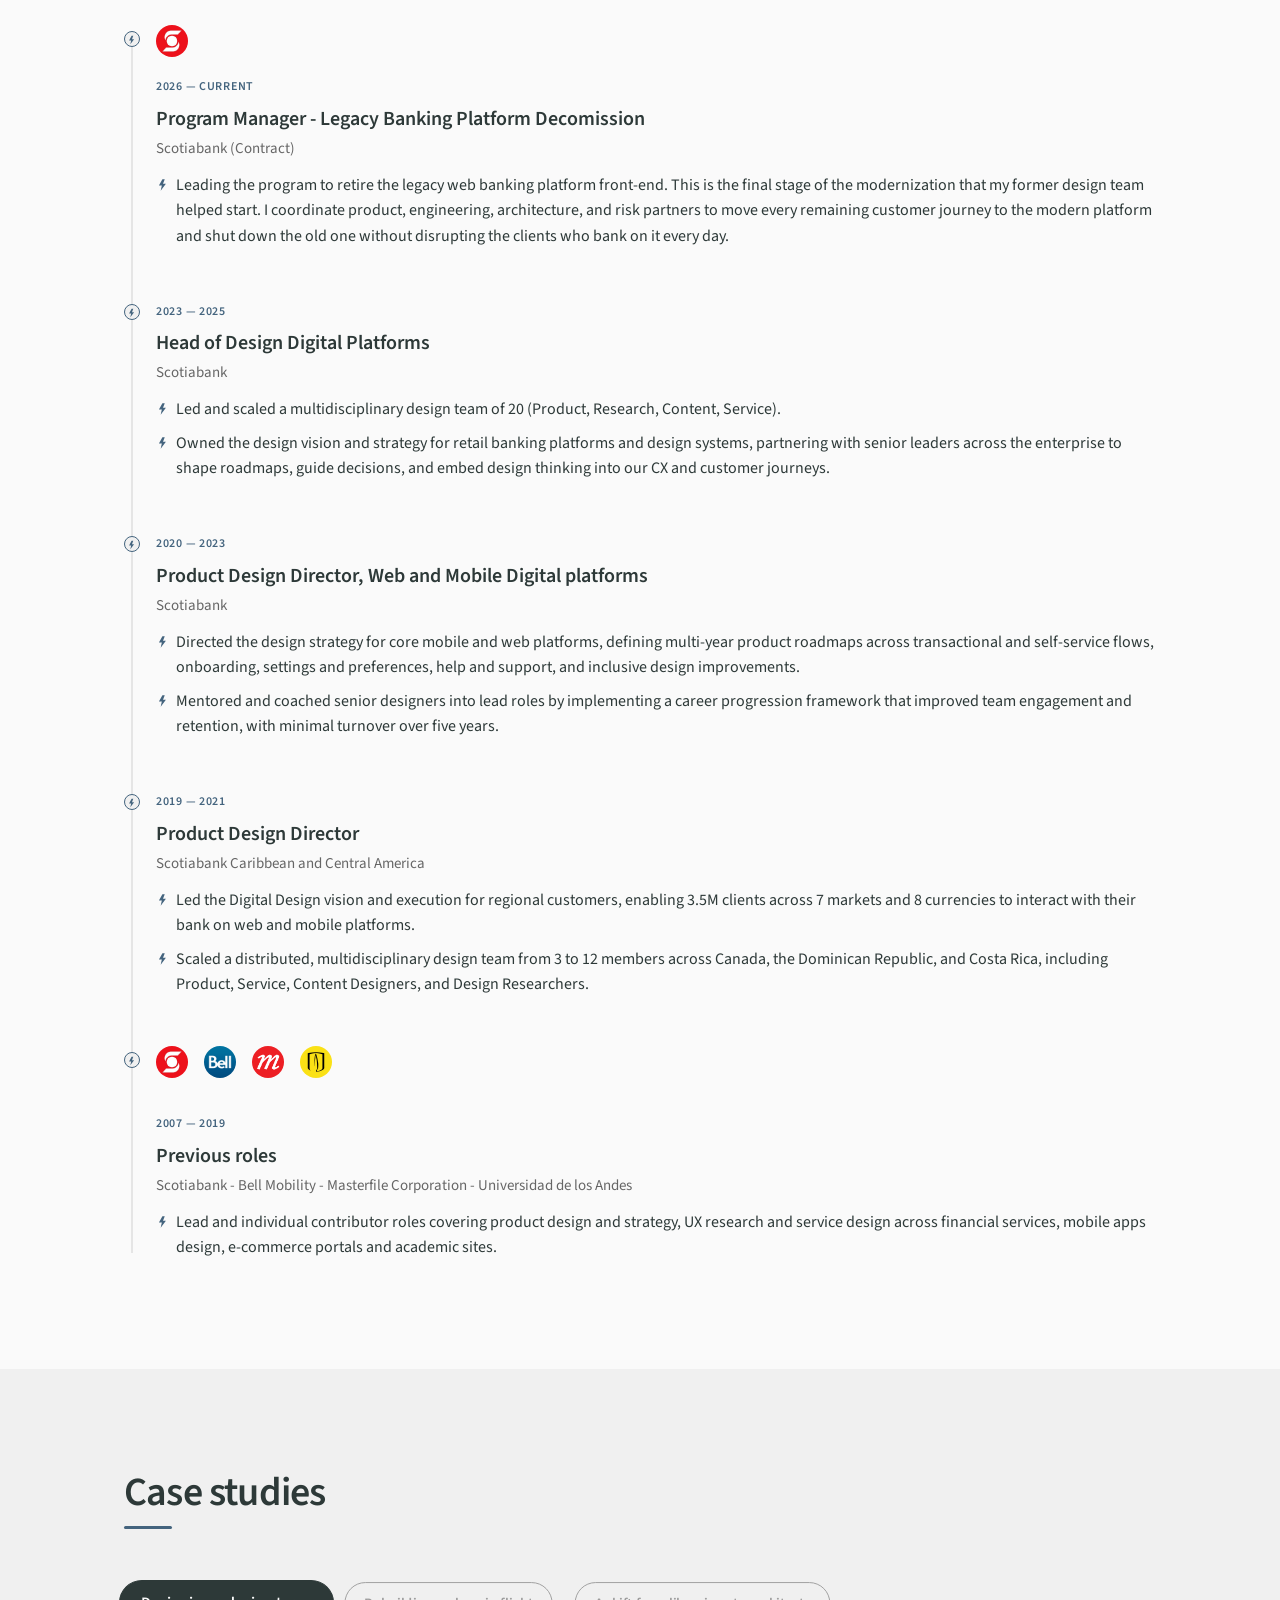
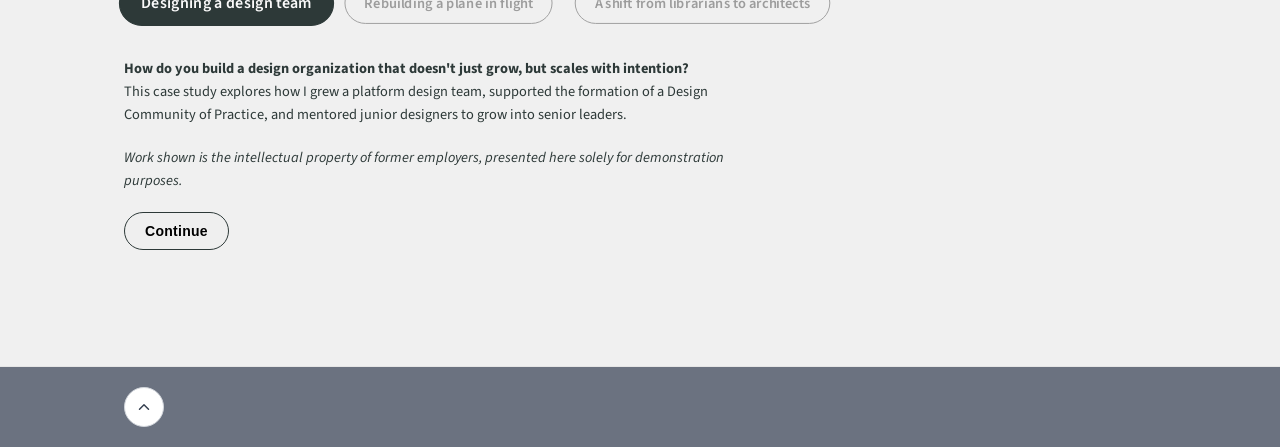
==== commit 163a7eaf: "Cache-bust case study fetches Co-Authored-By: Claude Sonnet 5.5 <noreply@anthropic.com>" ====
--- a/index.html
+++ b/index.html
@@ -538,7 +538,7 @@
     </button>
   </div>
 
-  <script src="main.js?v=2"></script>
+  <script src="main.js?v=3"></script>
 </body>
 
 </html>
